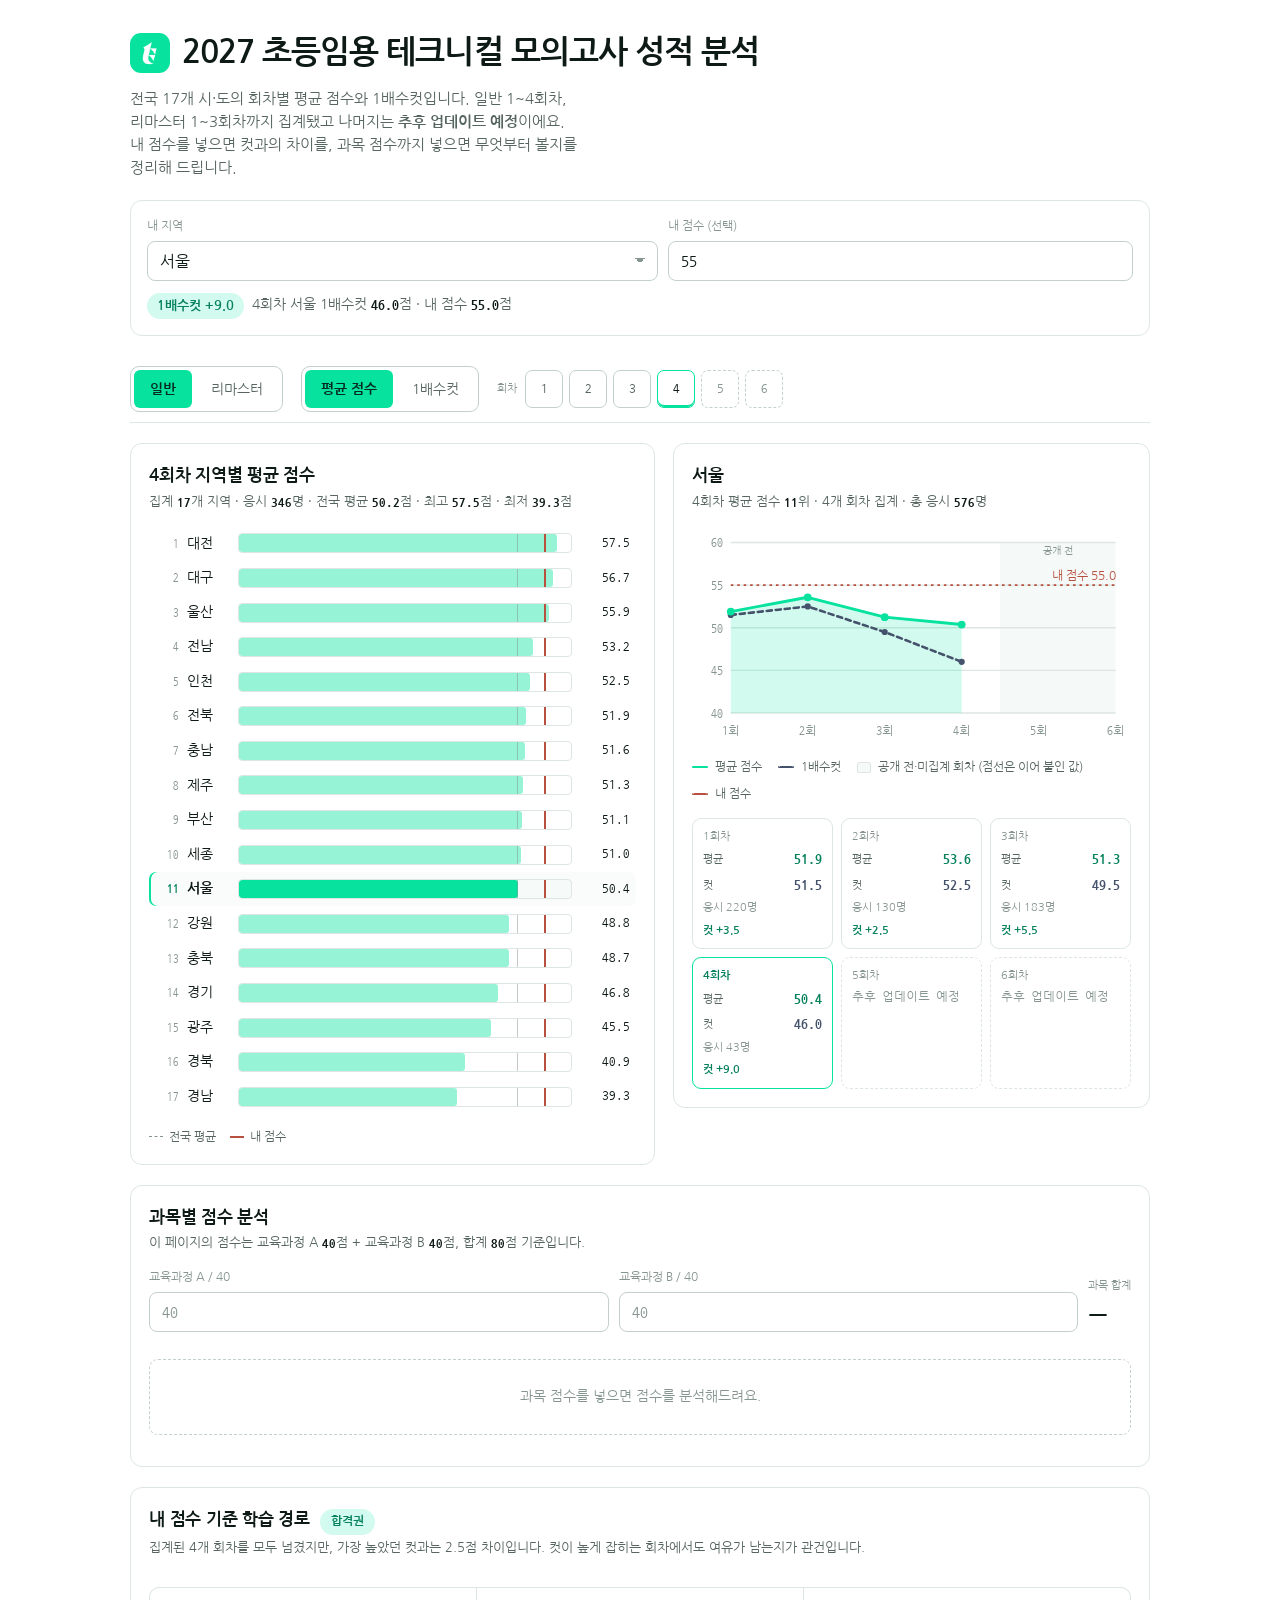
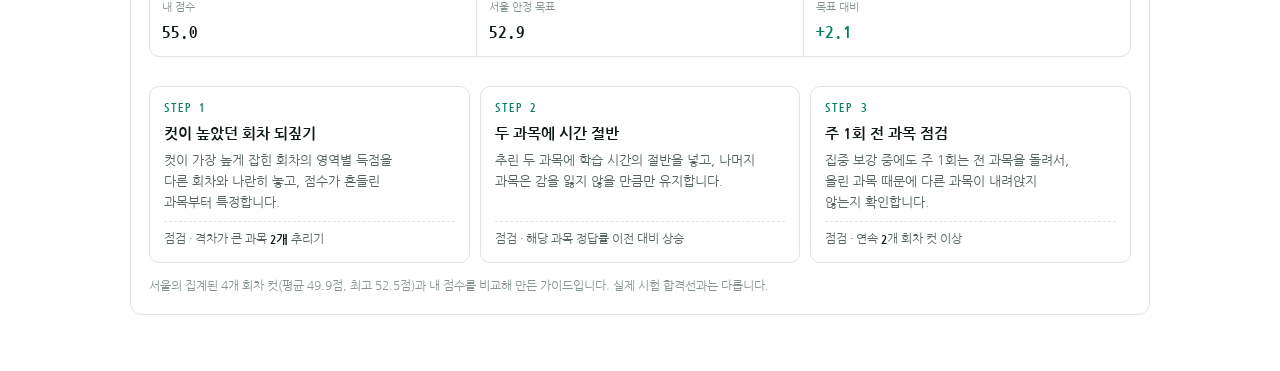
==== index.html @ d99e8a2e "Add files via upload" ====
<!doctype html><html><head><meta charset=utf8><meta name="viewport" content="width=device-width, initial-scale=1, viewport-fit=cover"><style>:root{color-scheme:light}body{margin:0;padding:0;font:14px -apple-system,BlinkMacSystemFont,sans-serif;background:#faf9f5;color:#141413}img{max-width:100%}[hidden]:not([hidden=until-found i]){display:none!important}</style>
<title>2027 초등임용 테크니컬 모의고사 성적 분석</title>
<meta name="description" content="2027 초등임용 테크니컬 모의고사의 지역별 평균 점수와 1배수컷을 비교하고, 내 점수 기준으로 학습 경로를 제안합니다.">
<meta name="theme-color" content="#07e29e">
<meta name="format-detection" content="telephone=no">
<meta name="mobile-web-app-capable" content="yes">
<meta name="apple-mobile-web-app-capable" content="yes">
<meta name="apple-mobile-web-app-status-bar-style" content="default">
<meta name="apple-mobile-web-app-title" content="초등임용 성적분석">
<link rel="icon" type="image/png" sizes="32x32" href="[data-uri]">
<link rel="apple-touch-icon" href="[data-uri]">
</head><body>
<link rel="preconnect" href="https://fonts.googleapis.com">
<link rel="preconnect" href="https://fonts.gstatic.com" crossorigin>
<link rel="stylesheet" href="https://fonts.googleapis.com/css2?family=Nanum+Gothic:wght@400;700;800&family=Nanum+Gothic+Coding:wght@400;700&display=swap">

<style>
  /* 밝은 모드 고정: 기기가 다크 모드여도 항상 흰 배경으로 보입니다. */
  :root {
    color-scheme: light;

    --ground: #ffffff;
    --surface: #ffffff;
    /* 바탕은 전부 흰색. 구분은 색이 아니라 선으로 한다. */
    --surface-2: #fafcfb;
    --track: #ffffff;
    --track-2: #f6faf8;
    --band: #f5f9f7;
    --ink: #0e1a16;
    --ink-2: #56655f;
    --ink-3: #869590;
    --line: #dde6e2;
    --line-2: #c3d1cb;

    /* 메인 컬러 */
    --avg: #07e29e;
    --avg-soft: #07e29e2e;
    --avg-ink: #05815c;
    --on-avg: #052b20;

    --cut: #44526b;
    --warn: #b8503f;
    --warn-soft: #b8503f1a;
    --focus: #05815c;

    --sans: "Nanum Gothic", "Apple SD Gothic Neo", "Malgun Gothic", -apple-system, sans-serif;
    --mono: "Nanum Gothic Coding", ui-monospace, SFMono-Regular, Menlo, monospace;
  }

  * { box-sizing: border-box; }

  body {
    background: var(--ground);
    color: var(--ink);
    font-family: var(--sans);
    font-size: 15px;
    line-height: 1.6;
    -webkit-font-smoothing: antialiased;
    -webkit-text-size-adjust: 100%;
    text-size-adjust: 100%;
    /* 한글은 어절 단위로만 끊는다.
       anywhere 대신 break-word를 써야 "모의고사"가 "모의고 / 사"처럼 쪼개지지 않고,
       한 낱말이 줄 폭보다 길 때만 어쩔 수 없이 끊는다. */
    word-break: keep-all;
    overflow-wrap: break-word;
    hyphens: manual;
  }

  /* 마지막 줄에 한 낱말만 덩그러니 남는 것을 막는다 (지원 브라우저 한정) */
  p, li, dd, .note, .lede, .verdict, .subj-detail, .stage p, .alloc p {
    text-wrap: pretty;
  }
  h1, h2, h3 { text-wrap: balance; }
  .field > span .mx { font-style: normal; }

  /* 터치 기기 공통: 파란 탭 하이라이트 제거, 더블탭 확대 지연 제거 */
  button, select, input {
    -webkit-tap-highlight-color: transparent;
    touch-action: manipulation;
  }
  button { font: inherit; }
  input[type="number"] { -moz-appearance: textfield; }
  input[type="number"]::-webkit-outer-spin-button,
  input[type="number"]::-webkit-inner-spin-button {
    -webkit-appearance: none;
    margin: 0;
  }

  /* 어떤 경우에도 가로 스크롤바가 생기지 않도록 */
  html, body { max-width: 100%; overflow-x: hidden; }

  .wrap {
    max-width: 1060px;
    margin: 0 auto;
    /* 아이폰 노치·홈 인디케이터 영역을 피한다 */
    padding-left: max(20px, env(safe-area-inset-left));
    padding-right: max(20px, env(safe-area-inset-right));
    padding-block: 32px calc(56px + env(safe-area-inset-bottom));
    display: flex;
    flex-direction: column;
    gap: 20px;
  }

  /* ---------- header ---------- */
  .brand {
    display: flex;
    align-items: center;
    gap: 12px;
  }
  /* 로고판 배경은 사이트 메인 컬러 토큰을 그대로 쓴다 */
  .logo {
    display: grid;
    width: 40px;
    height: 40px;
    flex: none;
    border-radius: 11px;
    background: var(--avg);
    place-items: center;
  }
  .logo img {
    width: 62%;
    height: 62%;
    object-fit: contain;
    display: block;
  }

  /* 로고 옆 한 줄 유지. 정확한 크기는 아래 스크립트가 실제 글자 폭을 재서 맞춘다.
     (스크립트 전에도 넘치지 않도록 넉넉히 작은 값을 기본으로 둔다) */
  h1 {
    margin: 0;
    min-width: 0;
    font-size: min(32px, 3.4vw);
    font-weight: 700;
    letter-spacing: -0.03em;
    line-height: 1.3;
    white-space: nowrap;
  }

  .lede {
    margin: 14px 0 0;
    max-width: 54ch;
    color: var(--ink-2);
    font-size: 14.5px;
  }

  /* ---------- my panel ---------- */
  .me {
    border: 1px solid var(--line);
    border-radius: 12px;
    padding: 16px;
    display: flex;
    flex-direction: column;
    gap: 12px;
    background: var(--surface);
  }

  .me-fields {
    display: grid;
    grid-template-columns: minmax(0, 1.1fr) minmax(0, 1fr);
    gap: 10px;
  }

  .field { display: flex; flex-direction: column; gap: 5px; min-width: 0; }
  .field > span {
    font-family: var(--mono);
    font-size: 10.5px;
    letter-spacing: 0.1em;
    text-transform: uppercase;
    color: var(--ink-3);
  }

  .field select,
  .field input {
    font-family: var(--sans);
    font-size: 16px; /* iOS 자동 확대 방지 */
    font-weight: 400;
    color: var(--ink);
    background: var(--surface);
    border: 1px solid var(--line-2);
    border-radius: 8px;
    padding: 11px 12px;
    width: 100%;
    min-width: 0;
    appearance: none;
    -webkit-appearance: none;
  }
  .field input { font-family: var(--mono); font-variant-numeric: tabular-nums; }
  /* 입력 전 만점을 연한 회색으로 보여준다 */
  .field input::placeholder { color: var(--ink-3); opacity: 1; }
  .field select {
    background-image: linear-gradient(45deg, transparent 50%, var(--ink-3) 50%),
                      linear-gradient(135deg, var(--ink-3) 50%, transparent 50%);
    background-position: calc(100% - 17px) 50%, calc(100% - 12px) 50%;
    background-size: 5px 5px, 5px 5px;
    background-repeat: no-repeat;
    padding-right: 32px;
  }

  .verdict {
    margin: 0;
    display: flex;
    flex-wrap: wrap;
    align-items: center;
    gap: 8px;
    font-size: 13.5px;
    color: var(--ink-2);
  }
  .verdict b {
    font-family: var(--mono);
    font-weight: 700;
    font-variant-numeric: tabular-nums;
    color: var(--ink);
  }
  .chip {
    font-family: var(--mono);
    font-size: 12.5px;
    font-weight: 700;
    font-variant-numeric: tabular-nums;
    border-radius: 999px;
    padding: 3px 10px;
    white-space: nowrap;
  }
  .chip.over { background: var(--avg-soft); color: var(--avg-ink); }
  .chip.under { background: var(--warn-soft); color: var(--warn); }
  .chip.none { background: none; border: 1px solid var(--line-2); color: var(--ink-3); padding: 2px 9px; }

  /* ---------- controls ---------- */
  .controls {
    position: sticky;
    top: 0;
    z-index: 5;
    background: var(--ground);
    border-bottom: 1px solid var(--line);
    padding-block: 10px;
    display: flex;
    flex-wrap: wrap;
    align-items: center;
    gap: 10px 18px;
  }

  .seg {
    display: inline-flex;
    background: var(--surface);
    border: 1px solid var(--line-2);
    border-radius: 9px;
    padding: 3px;
    gap: 3px;
  }

  .seg-btn {
    font-family: var(--sans);
    font-size: 14px;
    font-weight: 400;
    color: var(--ink-2);
    background: none;
    border: 0;
    border-radius: 6px;
    padding: 8px 16px;
    cursor: pointer;
    transition: background .15s, color .15s;
  }
  .seg-btn:hover { color: var(--ink); }
  .seg-btn.is-on { background: var(--avg); color: var(--on-avg); font-weight: 700; }

  .rounds { display: flex; flex-wrap: wrap; gap: 6px; align-items: center; }
  .rounds-label {
    font-family: var(--mono);
    font-size: 10.5px;
    letter-spacing: 0.1em;
    text-transform: uppercase;
    color: var(--ink-3);
    margin-right: 2px;
  }
  .round-btn {
    position: relative;
    font-family: var(--mono);
    font-size: 13px;
    font-weight: 400;
    color: var(--ink-2);
    background: var(--surface);
    border: 1px solid var(--line-2);
    border-radius: 7px;
    min-width: 38px;
    padding: 8px 10px;
    cursor: pointer;
    transition: border-color .15s, color .15s, box-shadow .15s;
  }
  .round-btn:hover { color: var(--ink); border-color: var(--ink-3); }
  .round-btn.is-on {
    color: var(--ink);
    border-color: var(--avg);
    box-shadow: inset 0 -2px 0 var(--avg);
  }
  /* 아직 공개되지 않은 회차 — 눌러볼 수는 있고, 안내 문구가 뜬다 */
  .round-btn.is-pending {
    color: var(--ink-3);
    border-style: dashed;
  }
  .round-btn.is-pending.is-on {
    color: var(--ink-2);
    border-color: var(--line-2);
    box-shadow: inset 0 -2px 0 var(--line-2);
  }

  /* ---------- layout ---------- */
  .grid {
    display: grid;
    grid-template-columns: minmax(0, 1.1fr) minmax(0, 1fr);
    gap: 18px;
    align-items: start;
  }

  .panel {
    background: var(--surface);
    border: 1px solid var(--line);
    border-radius: 12px;
    padding: 18px;
    display: flex;
    flex-direction: column;
    gap: 14px;
  }

  .panel-head { display: flex; flex-direction: column; gap: 3px; }
  .panel h2 { margin: 0; font-size: 16.5px; font-weight: 700; letter-spacing: -0.015em; }
  .note { margin: 0; font-size: 12.5px; color: var(--ink-2); }
  .note b {
    font-family: var(--mono);
    font-weight: 700;
    font-variant-numeric: tabular-nums;
    color: var(--ink);
  }

  /* ---------- ranked bars ---------- */
  .bars { list-style: none; margin: 0; padding: 0; display: flex; flex-direction: column; gap: 1px; }

  .bar-row {
    width: 100%;
    display: grid;
    grid-template-columns: 1.5rem 2.7rem minmax(0, 1fr) 3.1rem;
    align-items: center;
    gap: 8px;
    background: none;
    border: 0;
    border-radius: 7px;
    padding: 6px;
    cursor: pointer;
    font-family: var(--sans);
    text-align: left;
    color: var(--ink);
    transition: background .15s;
  }
  .bar-row:hover { background: var(--surface-2); }
  .bar-row.is-on { background: var(--surface-2); box-shadow: inset 2px 0 0 var(--avg); }
  .bar-row.is-on .name { font-weight: 700; }

  .rank {
    font-family: var(--mono);
    font-size: 11px;
    font-variant-numeric: tabular-nums;
    color: var(--ink-3);
    text-align: right;
  }
  .bar-row.is-on .rank { color: var(--avg-ink); font-weight: 700; }

  .name { font-size: 13.5px; white-space: nowrap; }

  .track {
    position: relative;
    height: 20px;
    background: var(--track);
    border: 1px solid var(--line);
    border-radius: 4px;
    overflow: hidden;
  }
  .bar-row:hover .track, .bar-row.is-on .track { background: var(--track-2); }

  .fill {
    position: absolute;
    inset: 0 auto 0 0;
    border-radius: 3px;
    background: var(--avg);
    opacity: .42;
    transition: width .28s ease, opacity .15s;
  }
  .bar-row.is-on .fill { opacity: 1; }
  .bar-row:hover .fill { opacity: .72; }
  .bar-row.is-on:hover .fill { opacity: 1; }
  /* 색상 함수 대신 고정값을 써서 구형 브라우저에서도 패턴이 나온다 */
  [data-metric="cutoff"] .fill {
    background: repeating-linear-gradient(
      -45deg,
      #07e29e 0 5px,
      #6feac3 5px 10px
    );
  }

  /* 막대 안의 기준선. 범례의 .swatch.mine까지 걸리지 않도록 .track 안으로 한정한다. */
  .track .mean, .track .mine {
    position: absolute;
    top: 0;
    bottom: 0;
    width: 1px;
  }
  .track .mean { background: var(--ink-3); opacity: .5; }
  .track .mine { width: 2px; background: var(--warn); }

  .val {
    font-family: var(--mono);
    font-size: 13px;
    font-weight: 400;
    font-variant-numeric: tabular-nums;
    text-align: right;
    color: var(--ink);
  }
  .bar-row.is-null .val { color: var(--ink-3); font-size: 11px; }
  .bar-row.is-null .name, .bar-row.is-null .rank { color: var(--ink-3); }

  .legend-inline {
    display: flex;
    flex-wrap: wrap;
    gap: 6px 14px;
    margin: 0;
    font-size: 11.5px;
    color: var(--ink-2);
  }
  .legend-inline span { display: inline-flex; align-items: center; gap: 6px; }
  .legend-inline i { width: 14px; height: 0; display: inline-block; border-top: 1px dashed var(--ink-3); }
  .legend-inline i.mine-key { border-top: 2px solid var(--warn); }

  /* ---------- trend chart ---------- */
  .chart { width: 100%; }
  .chart svg { width: 100%; height: auto; display: block; }

  .axis-line { stroke: var(--line); stroke-width: 1; }
  .tick-text { font-family: var(--mono); font-size: 9px; fill: var(--ink-3); }
  .s-avg { stroke: var(--avg); fill: none; stroke-width: 2.2; stroke-linejoin: round; stroke-linecap: round; }
  .s-cut { stroke: var(--cut); fill: none; stroke-width: 2; stroke-dasharray: 4 3; stroke-linejoin: round; stroke-linecap: round; }
  .s-mine { stroke: var(--warn); stroke-width: 1.5; stroke-dasharray: 2 3; }
  .gap-band { fill: var(--band); }
  .gap-text { font-family: var(--mono); font-size: 8px; fill: var(--ink-3); }
  .bridge { stroke: var(--avg); fill: none; stroke-width: 1.5; stroke-dasharray: 2 4; opacity: .5; }
  .mine-text { font-family: var(--mono); font-size: 9px; fill: var(--warn); }
  .d-avg { fill: var(--avg); }
  .d-cut { fill: var(--cut); }
  .area-avg { fill: var(--avg-soft); stroke: none; }

  .legend { list-style: none; margin: 0; padding: 0; display: flex; flex-wrap: wrap; gap: 8px 16px; }
  .legend li { display: flex; align-items: center; gap: 7px; font-size: 12px; color: var(--ink-2); }
  .swatch { width: 16px; height: 2px; border-radius: 2px; background: var(--avg); flex: none; }
  .swatch.cut { background: none; border-top: 2px dashed var(--cut); height: 0; }
  .swatch.mine { background: none; border-top: 2px dashed var(--warn); height: 0; }
  .swatch.gap { background: var(--band); border: 1px solid var(--line); height: 11px; width: 14px; border-radius: 2px; }

  /* ---------- score boxes ---------- */
  .boxes { display: grid; grid-template-columns: repeat(3, minmax(0, 1fr)); gap: 8px; }
  .box {
    border: 1px solid var(--line);
    border-radius: 9px;
    padding: 9px 10px;
    display: flex;
    flex-direction: column;
    gap: 3px;
  }
  .box.is-round { border-color: var(--avg); }
  .box-label { font-family: var(--mono); font-size: 10.5px; letter-spacing: 0.08em; color: var(--ink-3); }
  .box.is-round .box-label { color: var(--avg-ink); font-weight: 700; }
  .box-row { display: flex; align-items: baseline; justify-content: space-between; gap: 6px; }
  .box-key { font-size: 11px; color: var(--ink-2); }
  .box-val { font-family: var(--mono); font-size: 14px; font-weight: 700; font-variant-numeric: tabular-nums; }
  .box-val.avg { color: var(--avg-ink); }
  .box-val.cut { color: var(--cut); }
  .box-delta {
    margin-top: 2px;
    font-family: var(--mono);
    font-size: 11px;
    font-weight: 700;
    font-variant-numeric: tabular-nums;
  }
  .box-delta.over { color: var(--avg-ink); }
  .box-delta.under { color: var(--warn); }
  .box-takers {
    font-family: var(--mono);
    font-size: 10.5px;
    color: var(--ink-3);
    font-variant-numeric: tabular-nums;
  }
  .box.empty { border-style: dashed; }
  .box.empty .box-val { color: var(--ink-3); font-size: 11.5px; font-weight: 400; }

  /* ---------- 과목별 분석 ---------- */
  .subj-fields {
    display: grid;
    grid-template-columns: repeat(2, minmax(0, 1fr)) auto;
    gap: 10px;
    align-items: end;
  }
  .subj-sum {
    display: flex;
    flex-direction: column;
    gap: 5px;
    padding-bottom: 2px;
  }
  .subj-sum span {
    font-family: var(--mono);
    font-size: 10.5px;
    letter-spacing: 0.1em;
    text-transform: uppercase;
    color: var(--ink-3);
  }
  .subj-sum strong {
    font-family: var(--mono);
    font-size: 20px;
    font-weight: 700;
    font-variant-numeric: tabular-nums;
    line-height: 1.5;
  }

  .subj-rows { display: flex; flex-direction: column; gap: 10px; }
  .subj-row {
    display: grid;
    grid-template-columns: 5.6rem minmax(0, 1fr) 4.6rem;
    align-items: center;
    gap: 10px;
  }
  .subj-name { font-size: 13.5px; font-weight: 700; }
  .subj-track {
    position: relative;
    height: 22px;
    background: var(--track);
    border: 1px solid var(--line);
    border-radius: 4px;
    overflow: hidden;
  }
  .subj-fill {
    position: absolute;
    inset: 0 auto 0 0;
    background: var(--avg);
    opacity: .85;
    transition: width .28s ease;
  }
  .subj-fill.is-weak { background: var(--warn); opacity: .7; }
  .subj-val {
    font-family: var(--mono);
    font-size: 12.5px;
    font-variant-numeric: tabular-nums;
    text-align: right;
    color: var(--ink-2);
  }
  .subj-val b { color: var(--ink); font-weight: 700; }
  .subj-detail {
    grid-column: 2 / -1;
    margin: -4px 0 0;
    font-size: 11.5px;
    color: var(--ink-3);
    line-height: 1.5;
  }

  .alloc {
    border-top: 1px solid var(--line);
    padding-top: 12px;
    display: flex;
    flex-direction: column;
    gap: 6px;
  }
  .alloc p { margin: 0; font-size: 13px; color: var(--ink-2); }
  .alloc p b {
    font-family: var(--mono);
    font-weight: 700;
    font-variant-numeric: tabular-nums;
    color: var(--ink);
  }
  .alloc-list {
    list-style: none;
    margin: 4px 0 0;
    padding: 0;
    display: flex;
    flex-wrap: wrap;
    gap: 6px;
  }
  .alloc-list li {
    font-family: var(--mono);
    font-size: 12px;
    font-weight: 700;
    border-radius: 999px;
    padding: 3px 10px;
    background: var(--avg-soft);
    color: var(--avg-ink);
  }

  /* ---------- 학습 경로 ---------- */
  .path-head {
    display: flex;
    flex-wrap: wrap;
    align-items: baseline;
    gap: 8px 10px;
  }
  .band {
    font-size: 12px;
    font-weight: 700;
    border-radius: 999px;
    padding: 3px 11px;
    background: var(--avg-soft);
    color: var(--avg-ink);
    white-space: nowrap;
  }
  .band.is-behind { background: var(--warn-soft); color: var(--warn); }

  .target {
    display: grid;
    grid-template-columns: repeat(3, minmax(0, 1fr));
    gap: 1px;
    background: var(--line);
    border: 1px solid var(--line);
    border-radius: 10px;
    overflow: hidden;
  }
  .target div {
    background: var(--surface);
    padding: 11px 12px;
    display: flex;
    flex-direction: column;
    gap: 2px;
  }
  .target dt {
    font-family: var(--mono);
    font-size: 10.5px;
    letter-spacing: 0.08em;
    color: var(--ink-3);
  }
  .target dd {
    margin: 0;
    font-family: var(--mono);
    font-size: 17px;
    font-weight: 700;
    font-variant-numeric: tabular-nums;
  }
  .target dd.need { color: var(--warn); }
  .target dd.done { color: var(--avg-ink); }

  .stages {
    list-style: none;
    margin: 0;
    padding: 0;
    display: grid;
    grid-template-columns: repeat(3, minmax(0, 1fr));
    gap: 10px;
  }
  .stage {
    border: 1px solid var(--line);
    border-radius: 10px;
    padding: 13px 14px;
    display: flex;
    flex-direction: column;
    gap: 7px;
  }
  .stage-no {
    font-family: var(--mono);
    font-size: 10.5px;
    letter-spacing: 0.1em;
    color: var(--avg-ink);
    font-weight: 700;
  }
  .stage h3 { margin: 0; font-size: 14.5px; font-weight: 700; line-height: 1.4; }
  .stage p { margin: 0; font-size: 13px; color: var(--ink-2); }
  .stage .check {
    margin-top: auto;
    padding-top: 8px;
    border-top: 1px dashed var(--line);
    font-size: 12px;
    color: var(--ink-2);
  }
  .stage .check b {
    font-family: var(--mono);
    font-weight: 700;
    font-variant-numeric: tabular-nums;
    color: var(--ink);
  }

  .path-foot { margin: 0; font-size: 12px; color: var(--ink-3); }

  .empty-msg b { display: block; margin-bottom: 4px; color: var(--ink-2); }
  .empty-msg {
    padding: 26px 12px;
    text-align: center;
    color: var(--ink-3);
    font-size: 13.5px;
    border: 1px dashed var(--line-2);
    border-radius: 9px;
  }

  /* ---------- 한글이 섞인 라벨은 고정폭 대신 본문 서체 ----------
     고정폭 서체는 한글 자간이 넓어 "추후 업데이트 예정" 같은 라벨이 늘어져 보인다.
     숫자를 세로로 맞춰야 하는 곳(점수·순위·합계)만 고정폭으로 남긴다. */
  .field > span,
  .rounds-label,
  .box-label,
  .subj-sum span,
  .target dt {
    font-family: var(--sans);
    font-size: 11px;
    font-weight: 400;
    letter-spacing: 0;
    text-transform: none;
    color: var(--ink-3);
  }
  .field > span { font-size: 11.5px; }

  .chip,
  .box-takers,
  .box-delta,
  .alloc-list li {
    font-family: var(--sans);
    font-variant-numeric: tabular-nums;
  }
  .box-takers { font-size: 11px; }
  .gap-text, .mine-text { font-family: var(--sans); }

  /* 낱말이 갈라지면 안 되는 짧은 구절 */
  .nw { white-space: nowrap; }
  .verdict .line { flex: 1 1 auto; min-width: 0; }
  .lede b { white-space: nowrap; font-weight: 700; }

  :focus-visible { outline: 2px solid var(--focus); outline-offset: 2px; }

  /* ---------- responsive ---------- */
  @media (max-width: 860px) {
    .grid { grid-template-columns: minmax(0, 1fr); }
    #detail-panel { order: 1; }   /* 모바일에서는 내 지역 상세를 먼저 */
    #rank-panel { order: 2; }
  }

  @media (max-width: 860px) {
    .stages { grid-template-columns: minmax(0, 1fr); }
    .stage .check { margin-top: 0; }
    .subj-fields { grid-template-columns: repeat(2, minmax(0, 1fr)); }
    .subj-sum { grid-column: 1 / -1; flex-direction: row; align-items: baseline; gap: 10px; }
  }

  @media (max-width: 460px) {
    /* 한글은 줄 간격이 조금 넉넉해야 읽기 편하다 */
    body { font-size: 14.5px; line-height: 1.7; }
    .lede { line-height: 1.78; }
    .note, .verdict, .stage p, .alloc p { line-height: 1.7; }
    .target { grid-template-columns: minmax(0, 1fr); }
    .wrap {
      padding-left: max(16px, env(safe-area-inset-left));
      padding-right: max(16px, env(safe-area-inset-right));
      padding-block: 24px calc(40px + env(safe-area-inset-bottom));
      gap: 16px;
    }
    .me-fields { grid-template-columns: minmax(0, 1fr); }
    .brand { gap: 10px; }
    .logo { width: 34px; height: 34px; border-radius: 9px; }
    .subj-fields { grid-template-columns: repeat(2, minmax(0, 1fr)); gap: 8px; }
    /* "교육과정 A / 40"이 두 줄로 쪼개지면서 입력칸 높이까지 어긋나던 것을 막는다.
       배점은 입력칸 안내문(0~40)과 위쪽 설명에 이미 있으므로 라벨에서는 뺀다. */
    .subj-fields .field > span {
      font-size: 10.5px;
      letter-spacing: 0;
      white-space: nowrap;
    }
    .subj-fields .field > span .mx { display: none; }
    .subj-fields .field input { padding: 10px 8px; text-align: center; }
    .subj-row { grid-template-columns: 4.8rem minmax(0, 1fr); }
    .subj-val { grid-column: 2; text-align: left; }
    .boxes { grid-template-columns: repeat(2, minmax(0, 1fr)); }
    .panel { padding: 14px; }
    .bar-row { grid-template-columns: 1.4rem 2.6rem minmax(0, 1fr) 2.9rem; gap: 7px; }
    .controls { gap: 8px 12px; }
    .rounds-label { display: none; }
    .round-btn { flex: 1 1 0; min-width: 40px; }
    .rounds { flex: 1 1 100%; }
  }

  /* 터치 기기에서는 최소 44px 높이를 확보한다 */
  @media (pointer: coarse) {
    .bar-row { min-height: 44px; padding: 9px 6px; }
    .seg-btn { min-height: 44px; padding: 10px 16px; }
    .round-btn { min-height: 44px; padding: 10px; }
    .field select, .field input { min-height: 46px; }
  }

  /* 탭 하이라이트를 없앤 대신 눌린 상태를 직접 보여준다 */
  .bar-row:active { background: var(--track); }
  .seg-btn:active, .round-btn:active { transform: scale(0.97); }

  @media (prefers-reduced-motion: reduce) {
    * { transition: none !important; }
  }
</style>

<div class="wrap">
  <header>
    <div class="brand">
      <span class="logo"><img src="[data-uri]" alt="로고"></span>
      <h1>2027 초등임용 테크니컬 모의고사 성적 분석</h1>
    </div>
    <p class="lede">전국 17개 시·도의 회차별 평균 점수와 1배수컷입니다. 일반 1~4회차, 리마스터 1~3회차까지 집계됐고 나머지는 <b>추후 업데이트 예정</b>이에요. 내 점수를 넣으면 컷과의 차이를, 과목 점수까지 넣으면 무엇부터 볼지를 정리해 드립니다.</p>
  </header>

  <section class="me" aria-label="내 성적">
    <div class="me-fields">
      <label class="field">
        <span>내 지역</span>
        <select id="my-region"></select>
      </label>
      <label class="field">
        <span>내 점수 (선택)</span>
        <input id="my-score" type="number" inputmode="decimal" step="0.1" min="0" max="80" placeholder="80">
      </label>
    </div>
    <p class="verdict" id="verdict"></p>
  </section>

  <section class="controls">
    <div class="seg" role="group" aria-label="시험 종류 선택">
      <button type="button" id="series-normal" class="seg-btn is-on" data-series-btn="normal">일반</button>
      <button type="button" id="series-remaster" class="seg-btn" data-series-btn="remaster">리마스터</button>
    </div>
    <div class="seg" role="group" aria-label="지표 선택">
      <button type="button" id="metric-average" class="seg-btn is-on" data-metric-btn="average">평균 점수</button>
      <button type="button" id="metric-cutoff" class="seg-btn" data-metric-btn="cutoff">1배수컷</button>
    </div>
    <div class="rounds" id="rounds" role="group" aria-label="회차 선택">
      <span class="rounds-label">회차</span>
    </div>
  </section>

  <div class="grid">
    <section class="panel" id="rank-panel">
      <div class="panel-head">
        <h2 id="rank-title">6회차 지역별 평균 점수</h2>
        <p class="note" id="rank-note"></p>
      </div>
      <ol class="bars" id="bars"></ol>
      <p class="legend-inline">
        <span><i></i> 전국 평균</span>
        <span id="mine-key" hidden><i class="mine-key"></i> 내 점수</span>
      </p>
    </section>

    <section class="panel" id="detail-panel">
      <div class="panel-head">
        <h2 id="detail-title">서울</h2>
        <p class="note" id="detail-note"></p>
      </div>
      <div class="chart" id="chart"></div>
      <ul class="legend">
        <li><span class="swatch"></span>평균 점수</li>
        <li><span class="swatch cut"></span>1배수컷</li>
        <li id="legend-gap" hidden><span class="swatch gap"></span>공개 전·미집계 회차 (점선은 이어 붙인 값)</li>
        <li id="legend-mine" hidden><span class="swatch mine"></span>내 점수</li>
      </ul>
      <div class="boxes" id="boxes"></div>
    </section>
  </div>

  <section class="panel" id="subject-panel" aria-label="과목별 점수 분석">
    <div class="panel-head">
      <h2>과목별 점수 분석</h2>
      <p class="note">이 페이지의 점수는 <span class="nw">교육과정 A <b>40</b>점</span> + <span class="nw">교육과정 B <b>40</b>점</span>, <span class="nw">합계 <b>80</b>점</span> 기준입니다.</p>
    </div>

    <div class="subj-fields" id="subj-fields"></div>
    <div id="subj-result"></div>
  </section>

  <section class="panel" id="path-panel" aria-label="학습 경로">
    <div class="panel-head">
      <div class="path-head">
        <h2>내 점수 기준 학습 경로</h2>
        <span class="band" id="path-band" hidden></span>
      </div>
      <p class="note" id="path-note"></p>
    </div>
    <dl class="target" id="path-target" hidden></dl>
    <ol class="stages" id="path-stages"></ol>
    <p class="path-foot" id="path-foot" hidden></p>
  </section>
</div>

<script>
  const ROUNDS = 6;
  const REGIONS = ["강원", "경기", "경남", "경북", "광주", "대구", "대전", "부산", "서울", "세종", "울산", "인천", "전남", "전북", "제주", "충남", "충북"];

  /* 2027 테크니컬 모의고사 지역 요약. 각 시리즈는 6회차 자리를 두고,
     아직 공개되지 않은 회차는 null로 두어 '추후 업데이트 예정'으로 표시한다. */
  const SERIES = {
    normal: {
      label: "일반",
      ready: 4,
      average: {
        "강원": [43.11, 46.38, 48.69, 48.8, null, null],
        "경기": [47.98, 48, 49.12, 46.78, null, null],
        "경남": [45.69, 39.28, 50.54, 39.32, null, null],
        "경북": [41.61, 43.32, 44.96, 40.85, null, null],
        "광주": [51.5, 30, 55, 45.5, null, null],
        "대구": [54.73, 53.41, 52.5, 56.65, null, null],
        "대전": [50.33, 49.75, 40, 57.5, null, null],
        "부산": [48.82, 48.49, 47.64, 51.12, null, null],
        "서울": [51.9, 53.58, 51.25, 50.38, null, null],
        "세종": [53.5, 55.33, 47.38, 51, null, null],
        "울산": [42.34, 40.15, 59.35, 55.94, null, null],
        "인천": [37.52, 42.31, 54.62, 52.52, null, null],
        "전남": [42.69, 49.91, 46.23, 53.15, null, null],
        "전북": [52.78, 52.45, 46.48, 51.9, null, null],
        "제주": [49.96, 46.15, 47.14, 51.33, null, null],
        "충남": [43.23, 44.77, 46.77, 51.63, null, null],
        "충북": [48.24, 50.14, 57.57, 48.71, null, null]
      },
      cutoff: {
        "강원": [39, 38.5, 38, 40.5, null, null],
        "경기": [19, 28, 30.5, 41, null, null],
        "경남": [38, 31, 48, 32.5, null, null],
        "경북": [28, 28.5, 36.5, 34.5, null, null],
        "광주": [59, 30, 64, 45.5, null, null],
        "대구": [51, 50.5, 43.5, 52.5, null, null],
        "대전": [53.5, 52.5, 43.5, 57.5, null, null],
        "부산": [30.5, 38, 36, 39.5, null, null],
        "서울": [51.5, 52.5, 49.5, 46, null, null],
        "세종": [49.5, 58, 45, 51, null, null],
        "울산": [32.5, 28.5, 48.5, 51.5, null, null],
        "인천": [18, 27, 42.5, 42.5, null, null],
        "전남": [30.5, 45.5, 41, 47.5, null, null],
        "전북": [46.5, 43, 14, 38.5, null, null],
        "제주": [45.5, 42, 54, 41, null, null],
        "충남": [36, 27, 39.5, 46, null, null],
        "충북": [38, 28, 55.5, 44, null, null]
      },
      takers: {
        "강원": [83, 59, 86, 20, null, null],
        "경기": [437, 275, 400, 99, null, null],
        "경남": [58, 45, 71, 19, null, null],
        "경북": [99, 44, 96, 26, null, null],
        "광주": [3, 1, 4, 1, null, null],
        "대구": [81, 45, 62, 20, null, null],
        "대전": [3, 2, 3, 1, null, null],
        "부산": [86, 68, 80, 26, null, null],
        "서울": [220, 130, 183, 43, null, null],
        "세종": [2, 3, 4, 1, null, null],
        "울산": [31, 27, 34, 8, null, null],
        "인천": [126, 83, 119, 23, null, null],
        "전남": [94, 53, 64, 17, null, null],
        "전북": [18, 11, 23, 5, null, null],
        "제주": [14, 13, 45, 3, null, null],
        "충남": [87, 51, 65, 27, null, null],
        "충북": [23, 18, 35, 7, null, null]
      }
    },
    remaster: {
      label: "리마스터",
      ready: 3,
      average: {
        "강원": [36.05, 33.65, 37.06, null, null, null],
        "경기": [42.46, 43.81, 52.43, null, null, null],
        "경남": [32.58, 43.17, 42.5, null, null, null],
        "경북": [41.2, 35.39, 41.63, null, null, null],
        "광주": [37.5, 40.25, 52.5, null, null, null],
        "대구": [35.73, 34.06, 49.95, null, null, null],
        "대전": [46.5, 45.5, 59, null, null, null],
        "부산": [46.33, 48.47, 56.47, null, null, null],
        "서울": [43.38, 46.5, 50.9, null, null, null],
        "세종": [34.25, 27, 60, null, null, null],
        "울산": [47.93, 45.5, 45.1, null, null, null],
        "인천": [40.74, 41.02, 45.45, null, null, null],
        "전남": [46.16, 50.76, 47.62, null, null, null],
        "전북": [40.73, 45.58, 60.25, null, null, null],
        "제주": [30.86, 42.17, 45.25, null, null, null],
        "충남": [35.4, 38, 39.15, null, null, null],
        "충북": [43, 34.67, 45.6, null, null, null]
      },
      cutoff: {
        "강원": [31.5, 26, 31.5, null, null, null],
        "경기": [27, 35, 38.5, null, null, null],
        "경남": [20, 38.5, 32, null, null, null],
        "경북": [36.5, 26.5, 33.5, null, null, null],
        "광주": [38, 41.5, 53, null, null, null],
        "대구": [25, 21, 43, null, null, null],
        "대전": [48, 45.5, 59, null, null, null],
        "부산": [29, 38.5, 53, null, null, null],
        "서울": [37, 42.5, 48.5, null, null, null],
        "세종": [37, 27, 60, null, null, null],
        "울산": [39.5, 37.5, 39.5, null, null, null],
        "인천": [25, 24.5, 31.5, null, null, null],
        "전남": [40.5, 46.5, 37, null, null, null],
        "전북": [36, 40, 57.5, null, null, null],
        "제주": [32, 34.5, 40, null, null, null],
        "충남": [26, 27, 36.5, null, null, null],
        "충북": [24, 23, 34.5, null, null, null]
      },
      takers: {
        "강원": [49, 24, 17, null, null, null],
        "경기": [119, 101, 75, null, null, null],
        "경남": [30, 24, 13, null, null, null],
        "경북": [30, 19, 15, null, null, null],
        "광주": [3, 2, 2, null, null, null],
        "대구": [28, 16, 10, null, null, null],
        "대전": [2, 1, 1, null, null, null],
        "부산": [33, 18, 19, null, null, null],
        "서울": [92, 52, 40, null, null, null],
        "세종": [2, 1, 1, null, null, null],
        "울산": [14, 9, 5, null, null, null],
        "인천": [51, 22, 20, null, null, null],
        "전남": [32, 21, 12, null, null, null],
        "전북": [15, 6, 4, null, null, null],
        "제주": [7, 3, 2, null, null, null],
        "충남": [44, 23, 20, null, null, null],
        "충북": [10, 6, 5, null, null, null]
      }
    }
  };

  let DATA = SERIES.normal;
  const LABEL = { average: "평균 점수", cutoff: "1배수컷" };
  const KEY = "imyong-mock-2027";

  /* 2027학년도 초등 1차 시험 구성 */
  const SUBJECTS = [
    {
      id: "curA", name: "교육과정 A", max: 40,
      detail: "국어 · 영어 · 총창 · 사회 · 도덕 · 실과"
    },
    {
      id: "curB", name: "교육과정 B", max: 40,
      detail: "수학 · 미술 · 통합 · 과학 · 음악 · 체육"
    }
  ];
  const FULL = SUBJECTS.reduce((a, s) => a + s.max, 0);

  const state = {
    series: "normal",
    metric: "average",
    round: SERIES.normal.ready - 1,
    /* 처음 열었을 때의 예시 설정 — 저장된 값이 있으면 그쪽이 우선한다 */
    region: "서울",
    score: 55,
    subjects: { curA: null, curB: null }
  };

  /* 브라우저 저장소는 막혀 있을 수 있으므로 항상 감싸서 쓴다 */
  const store = {
    load() {
      try {
        const raw = localStorage.getItem(KEY);
        if (!raw) return;
        const saved = JSON.parse(raw);
        if (SERIES[saved.series]) state.series = saved.series;
        if (REGIONS.includes(saved.region)) state.region = saved.region;
        if (typeof saved.score === "number") state.score = Math.min(FULL, Math.max(0, saved.score));
        if (saved.subjects) {
          SUBJECTS.forEach((s) => {
            const v = saved.subjects[s.id];
            if (typeof v === "number") state.subjects[s.id] = v;
          });
        }
      } catch (e) { /* 저장소를 못 쓰면 기본값으로 */ }
    },
    save() {
      try {
        localStorage.setItem(KEY, JSON.stringify({
          series: state.series,
          region: state.region,
          score: state.score,
          subjects: state.subjects
        }));
      } catch (e) { /* 무시 */ }
    }
  };

  const el = {
    myRegion: document.getElementById("my-region"),
    myScore: document.getElementById("my-score"),
    verdict: document.getElementById("verdict"),
    rounds: document.getElementById("rounds"),
    bars: document.getElementById("bars"),
    rankTitle: document.getElementById("rank-title"),
    rankNote: document.getElementById("rank-note"),
    detailTitle: document.getElementById("detail-title"),
    detailNote: document.getElementById("detail-note"),
    chart: document.getElementById("chart"),
    boxes: document.getElementById("boxes"),
    panel: document.getElementById("rank-panel"),
    mineKey: document.getElementById("mine-key"),
    legendMine: document.getElementById("legend-mine"),
    legendGap: document.getElementById("legend-gap"),
    pathBand: document.getElementById("path-band"),
    pathNote: document.getElementById("path-note"),
    pathTarget: document.getElementById("path-target"),
    pathStages: document.getElementById("path-stages"),
    pathFoot: document.getElementById("path-foot"),
    subjFields: document.getElementById("subj-fields"),
    subjResult: document.getElementById("subj-result")
  };

  const fmt = (v) => (Math.round(v * 10) / 10).toFixed(1);
  const signed = (v) => (v >= 0 ? "+" : "−") + fmt(Math.abs(v));
  const values = (metric, round) =>
    REGIONS.map((r) => DATA[metric][r][round]).filter((v) => v !== null);

  /* 아직 공개되지 않은 회차 (시리즈마다 다르다) */
  const PENDING = "추후 업데이트 예정";
  const isPending = (round) => round >= DATA.ready;

  /* 회차별 집계 지역 수 · 응시자 수 */
  let COVERAGE = {};
  function recomputeCoverage() {
    COVERAGE = {};
    ["average", "cutoff"].forEach((m) => {
      COVERAGE[m] = [];
      for (let i = 0; i < ROUNDS; i++) COVERAGE[m].push(values(m, i).length);
    });
  }
  recomputeCoverage();

  const takersOf = (round) =>
    REGIONS.reduce((a, r) => a + (DATA.takers[r][round] || 0), 0);
  const takersOfRegion = (region) =>
    DATA.takers[region].reduce((a, v) => a + (v || 0), 0);

  /* ---------- 내 정보 ---------- */
  REGIONS.forEach((r) => {
    const opt = document.createElement("option");
    opt.value = r;
    opt.textContent = r;
    el.myRegion.appendChild(opt);
  });

  el.myRegion.addEventListener("change", () => {
    state.region = el.myRegion.value;
    store.save();
    renderAll();
  });

  /* 교육과정 만점(80점)을 넘겨 적으면 바로 80으로 되돌린다 */
  function clampScore(v) {
    return Math.min(FULL, Math.max(0, v));
  }

  el.myScore.addEventListener("input", () => {
    const v = parseFloat(el.myScore.value);
    if (!Number.isFinite(v)) {
      state.score = null;
    } else {
      const c = clampScore(v);
      if (c !== v) el.myScore.value = c;
      state.score = c;
    }
    store.save();
    renderAll();
  });

  function renderVerdict() {
    const cut = DATA.cutoff[state.region][state.round];
    const avg = DATA.average[state.region][state.round];
    const head = `${state.round + 1}회차 ${state.region}`;

    if (isPending(state.round)) {
      el.verdict.innerHTML =
        `<span class="chip none">${PENDING}</span> ${state.round + 1}회차는 아직 공개되지 않았어요. 자료가 올라오면 여기에 바로 반영됩니다.`;
      return;
    }
    if (state.score === null) {
      el.verdict.innerHTML =
        `<span class="chip none">점수 미입력</span> 내 점수를 넣으면 회차마다 컷과 얼마나 차이 나는지 표시돼요.`;
      return;
    }
    if (cut === null && avg === null) {
      el.verdict.innerHTML =
        `<span class="chip none">미집계</span> ${head}는 집계된 값이 없어 비교할 수 없어요.`;
      return;
    }
    const base = cut !== null ? cut : avg;
    const baseName = cut !== null ? "1배수컷" : "평균";
    const diff = state.score - base;
    el.verdict.innerHTML =
      `<span class="chip ${diff >= 0 ? "over" : "under"}">${baseName} ${signed(diff)}</span> ` +
      `<span class="line"><span class="nw">${head} ${baseName} <b>${fmt(base)}</b>점</span> · ` +
      `<span class="nw">내 점수 <b>${fmt(state.score)}</b>점</span></span>`;
  }

  /* ---------- 지표 · 회차 ---------- */
  document.querySelectorAll("[data-metric-btn]").forEach((btn) => {
    btn.addEventListener("click", () => {
      state.metric = btn.dataset.metricBtn;
      document.querySelectorAll("[data-metric-btn]").forEach((b) =>
        b.classList.toggle("is-on", b === btn)
      );
      markRounds();
      renderRank();
    });
  });

  document.querySelectorAll("[data-series-btn]").forEach((btn) => {
    btn.addEventListener("click", () => {
      state.series = btn.dataset.seriesBtn;
      DATA = SERIES[state.series];
      document.querySelectorAll("[data-series-btn]").forEach((b) =>
        b.classList.toggle("is-on", b === btn)
      );
      recomputeCoverage();
      if (state.round >= DATA.ready) state.round = DATA.ready - 1;
      markRounds();
      store.save();
      renderAll();
    });
  });

  /* 회차 버튼: 선택 상태와 '공개 전' 표시를 함께 갱신한다 */
  function markRounds() {
    el.rounds.querySelectorAll(".round-btn").forEach((b) => {
      const i = Number(b.dataset.round);
      const pending = isPending(i);
      b.classList.toggle("is-on", i === state.round);
      b.classList.toggle("is-pending", pending);
      b.title = pending
        ? `${i + 1}회차 · ${PENDING}`
        : `${i + 1}회차 · ${REGIONS.length}개 중 ${COVERAGE[state.metric][i]}곳 집계 · 응시 ${takersOf(i)}명`;
    });
  }

  for (let i = 0; i < ROUNDS; i++) {
    const btn = document.createElement("button");
    btn.type = "button";
    btn.className = "round-btn" + (i === state.round ? " is-on" : "");
    btn.id = "round-" + (i + 1);
    btn.textContent = i + 1;
    btn.dataset.round = i;
    btn.setAttribute("aria-label", i + 1 + "회차");
    btn.addEventListener("click", () => {
      state.round = i;
      markRounds();
      renderRank();
      renderVerdict();
      renderBoxes();
    });
    el.rounds.appendChild(btn);
  }

  /* ---------- 지역 순위 ---------- */
  let myRank = null;

  function renderRank() {
    const { metric, round } = state;
    const vals = values(metric, round);
    const scaleMax = vals.length ? Math.ceil(Math.max(...vals) / 10) * 10 : 10;
    const mean = vals.length ? vals.reduce((a, b) => a + b, 0) / vals.length : null;

    el.panel.dataset.metric = metric;
    el.rankTitle.textContent = `${round + 1}회차 지역별 ${LABEL[metric]}`;

    if (isPending(round)) {
      el.rankNote.innerHTML = `${round + 1}회차는 아직 공개 전입니다.`;
      el.bars.innerHTML =
        `<li><p class="empty-msg"><b>${round + 1}회차 ${PENDING}</b><br>` +
        `지금은 1~${DATA.ready}회차를 볼 수 있어요. 자료가 올라오면 여기에 바로 채워집니다.</p></li>`;
      myRank = null;
      el.mineKey.hidden = true;
      renderDetailNote();
      return;
    }

    el.rankNote.innerHTML = vals.length
      ? `<span class="nw">집계 <b>${vals.length}</b>개 지역</span> · ` +
        `<span class="nw">응시 <b>${takersOf(round)}</b>명</span> · ` +
        `<span class="nw">전국 평균 <b>${fmt(mean)}</b>점</span> · ` +
        `<span class="nw">최고 <b>${fmt(Math.max(...vals))}</b>점</span> · ` +
        `<span class="nw">최저 <b>${fmt(Math.min(...vals))}</b>점</span>`
      : "이 회차는 집계된 데이터가 없습니다.";

    const rows = REGIONS.map((r) => ({ region: r, v: DATA[metric][r][round] })).sort(
      (a, b) => (b.v === null ? -1 : a.v === null ? 1 : b.v - a.v)
    );

    myRank = null;
    el.bars.innerHTML = "";
    rows.forEach(({ region, v }, i) => {
      if (region === state.region && v !== null) myRank = i + 1;

      const li = document.createElement("li");
      const btn = document.createElement("button");
      btn.type = "button";
      btn.className =
        "bar-row" +
        (region === state.region ? " is-on" : "") +
        (v === null ? " is-null" : "");
      btn.setAttribute("aria-pressed", String(region === state.region));

      const rank = document.createElement("span");
      rank.className = "rank";
      rank.textContent = v === null ? "–" : i + 1;

      const name = document.createElement("span");
      name.className = "name";
      name.textContent = region;

      const track = document.createElement("span");
      track.className = "track";
      if (v !== null) {
        const fill = document.createElement("span");
        fill.className = "fill";
        fill.style.width = (v / scaleMax) * 100 + "%";
        track.appendChild(fill);
      }
      if (mean !== null) {
        const m = document.createElement("i");
        m.className = "mean";
        m.style.left = (mean / scaleMax) * 100 + "%";
        track.appendChild(m);
      }
      if (state.score !== null && state.score <= scaleMax) {
        const s = document.createElement("i");
        s.className = "mine";
        s.style.left = (state.score / scaleMax) * 100 + "%";
        track.appendChild(s);
      }

      const val = document.createElement("span");
      val.className = "val";
      val.textContent = v === null ? "미집계" : fmt(v);

      const n = DATA.takers[region][round];
      btn.title = v === null
        ? `${region} · 미집계`
        : `${region} · ${LABEL[metric]} ${fmt(v)}점 · 응시 ${n}명`;

      btn.append(rank, name, track, val);
      btn.addEventListener("click", () => {
        state.region = region;
        el.myRegion.value = region;
        store.save();
        renderAll();
      });

      li.appendChild(btn);
      el.bars.appendChild(li);
    });

    el.mineKey.hidden = state.score === null;
    renderDetailNote();
  }

  /* ---------- 추이 차트 ---------- */
  function renderChart(avg, cut) {
    const all = [...avg, ...cut].filter((v) => v !== null);
    if (!all.length) {
      el.chart.innerHTML = '<p class="empty-msg">이 지역은 6개 회차 모두 응시 표본이 없습니다.</p>';
      el.legendGap.hidden = true;
      el.legendMine.hidden = true;
      return;
    }
    if (state.score !== null) all.push(state.score);

    const W = 340, H = 168;
    const padL = 30, padR = 12, padT = 12, padB = 24;
    const lo = Math.floor((Math.min(...all) - 3) / 5) * 5;
    const hi = Math.ceil((Math.max(...all) + 3) / 5) * 5;
    const x = (i) => padL + (i * (W - padL - padR)) / (ROUNDS - 1);
    const y = (v) => padT + (1 - (v - lo) / (hi - lo)) * (H - padT - padB);

    let svg = `<svg viewBox="0 0 ${W} ${H}" role="img" aria-label="회차별 점수 추이">`;

    /* 미집계 회차는 빈 자리로 두지 않고 옅은 띠를 깔아 눈에 보이게 한다 */
    const half = (W - padL - padR) / (ROUNDS - 1) / 2;
    const runs = [];
    for (let i = 0; i < ROUNDS; i++) {
      if (avg[i] === null && cut[i] === null) {
        const last = runs[runs.length - 1];
        if (last && last[1] === i - 1) last[1] = i;
        else runs.push([i, i]);
      }
    }
    runs.forEach(([a, b]) => {
      const x0 = Math.max(padL, x(a) - half);
      const x1 = Math.min(W - padR, x(b) + half);
      svg += `<rect class="gap-band" x="${x0.toFixed(1)}" y="${padT}" width="${(x1 - x0).toFixed(1)}" height="${(H - padT - padB).toFixed(1)}"></rect>`;
      svg += `<text class="gap-text" x="${((x0 + x1) / 2).toFixed(1)}" y="${padT + 9}" text-anchor="middle">${a >= DATA.ready ? "공개 전" : "미집계"}</text>`;
    });
    el.legendGap.hidden = runs.length === 0;

    const step = (hi - lo) / 4;
    for (let t = lo; t <= hi + 0.01; t += step) {
      svg += `<line class="axis-line" x1="${padL}" y1="${y(t).toFixed(1)}" x2="${W - padR}" y2="${y(t).toFixed(1)}"></line>`;
      svg += `<text class="tick-text" x="${padL - 6}" y="${(y(t) + 3).toFixed(1)}" text-anchor="end">${Math.round(t)}</text>`;
    }
    for (let i = 0; i < ROUNDS; i++) {
      svg += `<text class="tick-text" x="${x(i).toFixed(1)}" y="${H - 8}" text-anchor="middle">${i + 1}회</text>`;
    }

    const segments = (series) => {
      const out = [];
      let cur = [];
      series.forEach((v, i) => {
        if (v === null) { if (cur.length) out.push(cur); cur = []; }
        else cur.push([x(i), y(v)]);
      });
      if (cur.length) out.push(cur);
      return out;
    };

    segments(avg).forEach((seg) => {
      if (seg.length < 2) return;
      const d = seg.map(([px, py], i) => `${i ? "L" : "M"}${px.toFixed(1)} ${py.toFixed(1)}`).join(" ");
      const base = (H - padB).toFixed(1);
      svg += `<path class="area-avg" d="${d} L${seg[seg.length - 1][0].toFixed(1)} ${base} L${seg[0][0].toFixed(1)} ${base} Z"></path>`;
      svg += `<path class="s-avg" d="${d}"></path>`;
    });
    /* 끊긴 구간은 옅은 점선으로 이어 붙여 추세만 보이게 한다 */
    const known = avg.map((v, i) => (v === null ? null : i)).filter((i) => i !== null);
    known.forEach((i, k) => {
      const j = known[k + 1];
      if (j === undefined || j === i + 1) return;
      svg += `<path class="bridge" d="M${x(i).toFixed(1)} ${y(avg[i]).toFixed(1)} L${x(j).toFixed(1)} ${y(avg[j]).toFixed(1)}"></path>`;
    });

    segments(cut).forEach((seg) => {
      if (seg.length < 2) return;
      svg += `<path class="s-cut" d="${seg.map(([px, py], i) => `${i ? "L" : "M"}${px.toFixed(1)} ${py.toFixed(1)}`).join(" ")}"></path>`;
    });

    cut.forEach((v, i) => {
      if (v !== null) svg += `<circle class="d-cut" cx="${x(i).toFixed(1)}" cy="${y(v).toFixed(1)}" r="2.4"></circle>`;
    });
    avg.forEach((v, i) => {
      if (v !== null) svg += `<circle class="d-avg" cx="${x(i).toFixed(1)}" cy="${y(v).toFixed(1)}" r="3"></circle>`;
    });

    if (state.score !== null) {
      const my = y(state.score).toFixed(1);
      svg += `<line class="s-mine" x1="${padL}" y1="${my}" x2="${W - padR}" y2="${my}"></line>`;
      svg += `<text class="mine-text" x="${W - padR}" y="${(y(state.score) - 4).toFixed(1)}" text-anchor="end">내 점수 ${fmt(state.score)}</text>`;
    }

    el.chart.innerHTML = svg + "</svg>";
    el.legendMine.hidden = state.score === null;
  }

  /* ---------- 회차별 점수 박스 ---------- */
  function renderBoxes() {
    const avg = DATA.average[state.region];
    const cut = DATA.cutoff[state.region];

    el.boxes.innerHTML = "";
    for (let i = 0; i < ROUNDS; i++) {
      const pending = isPending(i);
      const has = avg[i] !== null || cut[i] !== null;
      const box = document.createElement("div");
      box.className =
        "box" + (has ? "" : " empty") + (pending ? " is-pending" : "") +
        (i === state.round ? " is-round" : "");

      const label = document.createElement("div");
      label.className = "box-label";
      label.textContent = `${i + 1}회차`;
      box.appendChild(label);

      if (has) {
        [["평균", avg[i], "avg"], ["컷", cut[i], "cut"]].forEach(([k, v, cls]) => {
          const row = document.createElement("div");
          row.className = "box-row";
          const key = document.createElement("span");
          key.className = "box-key";
          key.textContent = k;
          const val = document.createElement("span");
          val.className = "box-val " + cls;
          val.textContent = v === null ? "—" : fmt(v);
          row.append(key, val);
          box.appendChild(row);
        });

        const n = DATA.takers[state.region][i];
        if (n) {
          const t = document.createElement("div");
          t.className = "box-takers";
          t.textContent = `응시 ${n}명`;
          box.appendChild(t);
        }

        if (state.score !== null && cut[i] !== null) {
          const d = state.score - cut[i];
          const delta = document.createElement("div");
          delta.className = "box-delta " + (d >= 0 ? "over" : "under");
          delta.textContent = "컷 " + signed(d);
          box.appendChild(delta);
        }
      } else {
        const val = document.createElement("div");
        val.className = "box-val";
        val.textContent = pending ? PENDING : "미집계";
        box.appendChild(val);
      }
      el.boxes.appendChild(box);
    }
  }

  function renderDetailNote() {
    const got = DATA.average[state.region].filter((v) => v !== null);
    const parts = [];
    if (myRank) parts.push(`${state.round + 1}회차 ${LABEL[state.metric]} <b>${myRank}</b>위`);
    parts.push(got.length ? `${got.length}개 회차 집계` : "집계된 회차 없음");
    if (got.length) parts.push(`총 응시 <b>${takersOfRegion(state.region)}</b>명`);
    el.detailNote.innerHTML = parts
      .map((t) => `<span class="nw">${t}</span>`)
      .join(" · ");
  }

  function renderDetail() {
    el.detailTitle.textContent = state.region;
    renderChart(DATA.average[state.region], DATA.cutoff[state.region]);
    renderBoxes();
    renderDetailNote();
  }

  /* 지역의 집계된 컷으로 안정 목표(컷 평균 +3점)를 잡는다 */
  function regionTarget(region) {
    const cuts = DATA.cutoff[region].filter((v) => v !== null);
    if (!cuts.length) return null;
    const cutAvg = cuts.reduce((a, b) => a + b, 0) / cuts.length;
    return { cuts, cutAvg, cutMax: Math.max(...cuts), target: cutAvg + 3 };
  }

  /* ---------- 과목별 분석 ---------- */
  SUBJECTS.forEach((s) => {
    const label = document.createElement("label");
    label.className = "field";
    label.innerHTML = `<span>${s.name}<i class="mx"> / ${s.max}</i></span>`;
    const input = document.createElement("input");
    input.type = "number";
    input.inputMode = "decimal";
    input.step = "0.5";
    input.min = "0";
    input.max = String(s.max);
    input.id = "subj-" + s.id;
    input.placeholder = String(s.max);
    input.addEventListener("input", () => {
      let v = parseFloat(input.value);
      if (!Number.isFinite(v)) v = null;
      else v = Math.min(s.max, Math.max(0, v));
      state.subjects[s.id] = v;

      /* 과목을 하나라도 넣으면 총점은 합계로 덮어쓴다 */
      const entered = SUBJECTS.filter((x) => state.subjects[x.id] !== null);
      if (entered.length) {
        state.score = entered.reduce((a, x) => a + state.subjects[x.id], 0);
        el.myScore.value = Math.round(state.score * 10) / 10;
      }
      store.save();
      renderAll();
    });
    label.appendChild(input);
    el.subjFields.appendChild(label);
  });

  const sumBox = document.createElement("div");
  sumBox.className = "subj-sum";
  sumBox.innerHTML = `<span>과목 합계</span><strong id="subj-sum-val">—</strong>`;
  el.subjFields.appendChild(sumBox);
  const sumVal = document.getElementById("subj-sum-val");

  function renderSubjects() {
    const entered = SUBJECTS.filter((s) => state.subjects[s.id] !== null);
    const sum = entered.reduce((a, s) => a + state.subjects[s.id], 0);
    sumVal.textContent = entered.length ? `${fmt(sum)} / ${FULL}` : "—";

    if (!entered.length) {
      el.subjResult.innerHTML =
        `<p class="empty-msg">과목 점수를 넣으면 점수를 분석해드려요.</p>`;
      return;
    }

    /* 득점률이 가장 낮은 과목 = 가장 먼저 손댈 곳 */
    const rates = entered.map((s) => ({ s, rate: state.subjects[s.id] / s.max }));
    const weakest = rates.reduce((a, b) => (b.rate < a.rate ? b : a)).s;
    const lost = entered.reduce((a, s) => a + (s.max - state.subjects[s.id]), 0);

    let html = `<div class="subj-rows">`;
    SUBJECTS.forEach((s) => {
      const v = state.subjects[s.id];
      const rate = v === null ? null : v / s.max;
      html +=
        `<div class="subj-row">` +
        `<span class="subj-name">${s.name}</span>` +
        `<span class="subj-track">` +
        (v === null ? "" : `<span class="subj-fill${s === weakest && entered.length > 1 ? " is-weak" : ""}" style="width:${(rate * 100).toFixed(1)}%"></span>`) +
        `</span>` +
        `<span class="subj-val">` +
        (v === null
          ? "미입력"
          : `<span class="nw"><b>${fmt(v)}</b> / ${s.max}</span> · <span class="nw">${Math.round(rate * 100)}%</span>`) +
        `</span>` +
        `<p class="subj-detail">${s.detail}</p>` +
        `</div>`;
    });
    html += `</div>`;

    html += `<div class="alloc">`;

    if (entered.length > 1) {
      const wLost = weakest.max - state.subjects[weakest.id];
      html +=
        `<p>입력한 과목에서 잃은 점수는 모두 <b>${fmt(lost)}</b>점이고, 그중 <b>${fmt(wLost)}</b>점이 ${weakest.name}에서 나왔습니다. ` +
        `득점률도 ${weakest.name}이 <b>${Math.round((state.subjects[weakest.id] / weakest.max) * 100)}%</b>로 가장 낮습니다.</p>`;
    } else {
      html += `<p>과목을 두 개 이상 넣으면 어디서 더 많이 잃었는지 비교해 드려요.</p>`;
    }

    const rt = regionTarget(state.region);
    if (rt && entered.length) {
      const need = rt.target - sum;
      if (need > 0) {
        const head = entered.map((s) => ({ s, room: s.max - state.subjects[s.id] }));
        const roomAll = head.reduce((a, h) => a + h.room, 0);
        html +=
          `<p>${state.region} 안정 목표 <b>${fmt(rt.target)}</b>점까지 <b>${fmt(need)}</b>점 남았습니다. ` +
          `남은 여유가 큰 과목부터 나누면 이 정도입니다.</p><ul class="alloc-list">`;
        head
          .map((h) => ({ name: h.s.name, add: roomAll ? (need * h.room) / roomAll : 0 }))
          .sort((a, b) => b.add - a.add)
          .forEach((h) => {
            html += `<li>${h.name} +${fmt(Math.min(h.add, need))}</li>`;
          });
        html += `</ul>`;
      } else {
        html +=
          `<p>${state.region} 안정 목표 <b>${fmt(rt.target)}</b>점을 <b>${fmt(sum - rt.target)}</b>점 넘겼습니다. ` +
          `과목 간 비중을 지금대로 유지하는 게 우선입니다.</p>`;
      }
    }

    html += `</div>`;
    el.subjResult.innerHTML = html;
  }

  /* ---------- 학습 경로 ---------- */
  /* 밴드는 "몇 회차에서 컷을 넘겼나 + 컷과 몇 점 차이나" 두 가지로만 나눈다. */
  const PATHS = {
    stable: {
      band: "안정권",
      behind: false,
      note: (d) =>
        `집계된 ${d.total}개 회차를 모두 넘겼고, 컷보다 평균 ${fmt(d.margin)}점 위입니다. 점수를 더 올리는 것보다 회차 간 편차를 줄이는 쪽이 남는 장사입니다.`,
      stages: [
        {
          t: "실전 조건 고정",
          p: "주 2회, 실제 시험과 같은 시간표로 전 과목을 한 번에 풉니다. 목표는 최고점 경신이 아니라 최저점을 끌어올리는 것입니다.",
          c: (d) => `회차별 점수 편차 <b>3점</b> 이내`
        },
        {
          t: "실점 원인 분류",
          p: "틀린 문항을 개념 공백 · 문제 해석 · 시간 부족 셋으로 나눠 기록합니다. 세 번째가 많으면 공부량이 아니라 푸는 순서를 바꿔야 합니다.",
          c: () => `시간 부족으로 인한 실점 <b>0</b>에 가깝게`
        },
        {
          t: "교직논술 형식 굳히기",
          p: "서론·본론·결론 분량과 배분 시간을 고정해 회차마다 흔들리는 변수를 없앱니다.",
          c: (d) => `다음 회차 <b>${fmt(d.keep)}</b>점 이상 유지`
        }
      ]
    },
    near: {
      band: "합격권",
      behind: false,
      note: (d) =>
        d.passed === d.total
          ? `집계된 ${d.total}개 회차를 모두 넘겼지만, 가장 높았던 컷과는 ${fmt(d.overMax)}점 차이입니다. 컷이 높게 잡히는 회차에서도 여유가 남는지가 관건입니다.`
          : `집계된 ${d.total}개 회차 중 ${d.passed}개에서 컷을 넘겼습니다. 컷과의 차이가 회차별 변동 폭 안에 있어서, 넘긴 회차와 못 넘긴 회차의 차이를 찾는 게 먼저입니다.`,
      stages: [
        {
          t: (d) => d.passed === d.total ? "컷이 높았던 회차 되짚기" : "넘긴 회차와 못 넘긴 회차 대조",
          p: (d) => d.passed === d.total
            ? "컷이 가장 높게 잡힌 회차의 영역별 득점을 다른 회차와 나란히 놓고, 점수가 흔들린 과목부터 특정합니다."
            : "두 회차의 영역별 득점을 나란히 놓고, 점수 차가 가장 크게 벌어진 과목부터 특정합니다.",
          c: () => `격차가 큰 과목 <b>2개</b> 추리기`
        },
        {
          t: "두 과목에 시간 절반",
          p: "추린 두 과목에 학습 시간의 절반을 넣고, 나머지 과목은 감을 잃지 않을 만큼만 유지합니다.",
          c: (d) => `해당 과목 정답률 이전 대비 상승`
        },
        {
          t: "주 1회 전 과목 점검",
          p: "집중 보강 중에도 주 1회는 전 과목을 돌려서, 올린 과목 때문에 다른 과목이 내려앉지 않는지 확인합니다.",
          c: (d) => `연속 <b>2</b>개 회차 컷 이상`
        }
      ]
    },
    edge: {
      band: "경계권",
      behind: true,
      note: (d) =>
        `집계된 ${d.total}개 회차 중 ${d.passed}개만 넘겼고, 목표까지 ${fmt(d.gap)}점 남았습니다. 남은 회차에서 회당 ${fmt(d.perRound)}점씩 올리면 닿는 거리입니다.`,
      stages: [
        {
          t: "회독이 얇은 과목부터",
          p: "각론 과목 중 회독 수가 가장 적은 3과목을 골라 먼저 1회독을 끝냅니다. 약한 과목이 아니라 안 본 과목이 점수를 깎고 있을 가능성이 큽니다.",
          c: () => `3과목 1회독 완료`
        },
        {
          t: "반복 출제 개념만 추리기",
          p: "기출에서 회차를 건너 반복되는 개념만 따로 모아 한 권으로 만듭니다. 범위를 넓히는 대신 맞힐 것을 확실히 맞히는 방향입니다.",
          c: (d) => `다음 회차 <b>${fmt(d.next)}</b>점`
        },
        {
          t: "교직논술 주 1편",
          p: "시간을 재고 주 1편씩 완결된 답안을 씁니다. 논술은 아는 양보다 쓰는 습관에서 점수가 갈립니다.",
          c: (d) => `목표 <b>${fmt(d.target)}</b>점 도달`
        }
      ]
    },
    behind: {
      band: "추격권",
      behind: true,
      note: (d) =>
        `아직 컷을 넘긴 회차가 없고, 목표까지 ${fmt(d.gap)}점 남았습니다. 지금은 점수를 올리는 단계가 아니라 안 본 범위를 없애는 단계입니다.`,
      stages: [
        {
          t: "범위부터 덮기",
          p: "점수 목표는 잠시 접고, 각론 전 과목 1회독 일정을 날짜로 확정합니다. 모의고사는 진단용으로만 씁니다.",
          c: () => `전 과목 1회독 일정 확정`
        },
        {
          t: "성취기준 중심 정리",
          p: "교육과정 총론과 각론의 성취기준을 뼈대로 개념을 정리합니다. 문제 풀이는 개념이 한 바퀴 돈 뒤에 붙입니다.",
          c: (d) => `회차당 <b>+${fmt(d.perRound)}</b>점`
        },
        {
          t: "틀린 영역만 기록",
          p: "회차마다 틀린 영역을 표로 남깁니다. 두 번 이상 반복되는 영역이 다음 집중 대상입니다.",
          c: (d) => `컷 <b>${fmt(d.cutAvg)}</b>점 선 통과`
        }
      ]
    }
  };

  function renderPath() {
    const cuts = DATA.cutoff[state.region].filter((v) => v !== null);

    if (state.score === null) {
      el.pathBand.hidden = true;
      el.pathTarget.hidden = true;
      el.pathFoot.hidden = true;
      el.pathNote.textContent =
        "위에 내 점수를 입력하면 내 지역 컷과 비교해서 지금 무엇부터 해야 하는지 단계로 정리해 드려요.";
      el.pathStages.innerHTML = "";
      return;
    }
    if (!cuts.length) {
      el.pathBand.hidden = true;
      el.pathTarget.hidden = true;
      el.pathFoot.hidden = true;
      el.pathNote.textContent =
        `${state.region}은 집계된 컷이 없어 기준을 잡을 수 없습니다. 위에서 다른 지역을 골라 비교해 보세요.`;
      el.pathStages.innerHTML = "";
      return;
    }

    const cutAvg = cuts.reduce((a, b) => a + b, 0) / cuts.length;
    const cutMax = Math.max(...cuts);
    const passed = cuts.filter((c) => state.score >= c).length;
    const total = cuts.length;
    const target = cutAvg + 3;              /* 컷 평균 위 3점을 안정 목표로 본다 */
    const gap = Math.max(0, target - state.score);
    const d = {
      total,
      passed,
      margin: state.score - cutAvg,
      keep: cutMax + 3,
      overMax: state.score - cutMax,
      next: Math.min(target, state.score + gap / 2),
      perRound: gap / 3,
      cutAvg,
      target,
      gap
    };

    let key;
    if (passed === total && state.score - cutMax >= 3) key = "stable";
    else if (passed / total >= 0.5) key = "near";
    else if (passed > 0) key = "edge";
    else key = "behind";

    const path = PATHS[key];

    el.pathBand.hidden = false;
    el.pathBand.textContent = path.band;
    el.pathBand.classList.toggle("is-behind", path.behind);
    el.pathNote.textContent = path.note(d);

    el.pathTarget.hidden = false;
    el.pathTarget.innerHTML =
      `<div><dt>내 점수</dt><dd>${fmt(state.score)}</dd></div>` +
      `<div><dt>${state.region} 안정 목표</dt><dd>${fmt(target)}</dd></div>` +
      (gap > 0
        ? `<div><dt>남은 점수</dt><dd class="need">+${fmt(gap)}</dd></div>`
        : `<div><dt>목표 대비</dt><dd class="done">+${fmt(state.score - target)}</dd></div>`);

    el.pathStages.innerHTML = "";
    path.stages.forEach((s, i) => {
      const li = document.createElement("li");
      li.className = "stage";
      li.innerHTML =
        `<span class="stage-no">STEP ${i + 1}</span>` +
        `<h3>${typeof s.t === "function" ? s.t(d) : s.t}</h3>` +
        `<p>${typeof s.p === "function" ? s.p(d) : s.p}</p>` +
        `<p class="check">점검 · ${s.c(d)}</p>`;
      el.pathStages.appendChild(li);
    });

    /* 과목 점수를 넣었다면 "집중 과목"을 이름으로 짚어준다 */
    const entered = SUBJECTS.filter((s) => state.subjects[s.id] !== null);
    let subjLine = "";
    if (entered.length > 1) {
      const weakest = entered
        .map((s) => ({ s, rate: state.subjects[s.id] / s.max }))
        .reduce((a, b) => (b.rate < a.rate ? b : a));
      subjLine =
        ` 입력한 과목 중에서는 ${weakest.s.name}이 득점률 ${Math.round(weakest.rate * 100)}%로 가장 낮으니, 위 단계의 집중 대상은 여기부터 잡으세요.`;
    }

    el.pathFoot.hidden = false;
    el.pathFoot.textContent =
      `${state.region}의 집계된 ${total}개 회차 컷(평균 ${fmt(cutAvg)}점, 최고 ${fmt(cutMax)}점)과 ` +
      `내 점수를 비교해 만든 가이드입니다.${subjLine} 실제 시험 합격선과는 다릅니다.`;
  }

  function renderAll() {
    renderVerdict();
    renderRank();
    renderDetail();
    renderSubjects();
    renderPath();
  }

  /* 제목을 로고 옆 남은 폭에 정확히 맞춘다. 폰트가 바뀌어도 넘치지 않는다. */
  const titleEl = document.querySelector("h1");
  const brandEl = document.querySelector(".brand");
  const logoEl = brandEl.querySelector(".logo");

  function fitTitle() {
    const gap = parseFloat(getComputedStyle(brandEl).columnGap) || 12;
    const avail = brandEl.clientWidth - logoEl.offsetWidth - gap - 2;
    if (avail <= 0) return;
    titleEl.style.fontSize = "100px";
    const w = titleEl.scrollWidth;
    titleEl.style.fontSize = "";
    if (!w) return;
    const size = Math.max(12, Math.min(32, (avail / w) * 100));
    titleEl.style.fontSize = size.toFixed(2) + "px";
  }

  let fitPending = false;
  window.addEventListener("resize", () => {
    if (fitPending) return;
    fitPending = true;
    requestAnimationFrame(() => { fitPending = false; fitTitle(); });
  });
  if (document.fonts && document.fonts.ready) document.fonts.ready.then(fitTitle);
  fitTitle();

  store.load();

  /* 저장된 시리즈를 반영하고, 그 시리즈에 없는 회차면 마지막 공개 회차로 되돌린다 */
  DATA = SERIES[state.series];
  recomputeCoverage();
  if (state.round >= DATA.ready) state.round = DATA.ready - 1;
  document.querySelectorAll("[data-series-btn]").forEach((b) =>
    b.classList.toggle("is-on", b.dataset.seriesBtn === state.series)
  );

  el.myScore.max = String(FULL);
  el.myScore.placeholder = String(FULL);
  el.myRegion.value = state.region;
  if (state.score !== null) el.myScore.value = state.score;
  SUBJECTS.forEach((s) => {
    if (state.subjects[s.id] !== null) {
      document.getElementById("subj-" + s.id).value = state.subjects[s.id];
    }
  });
  markRounds();
  renderAll();
</script>

</body></html>
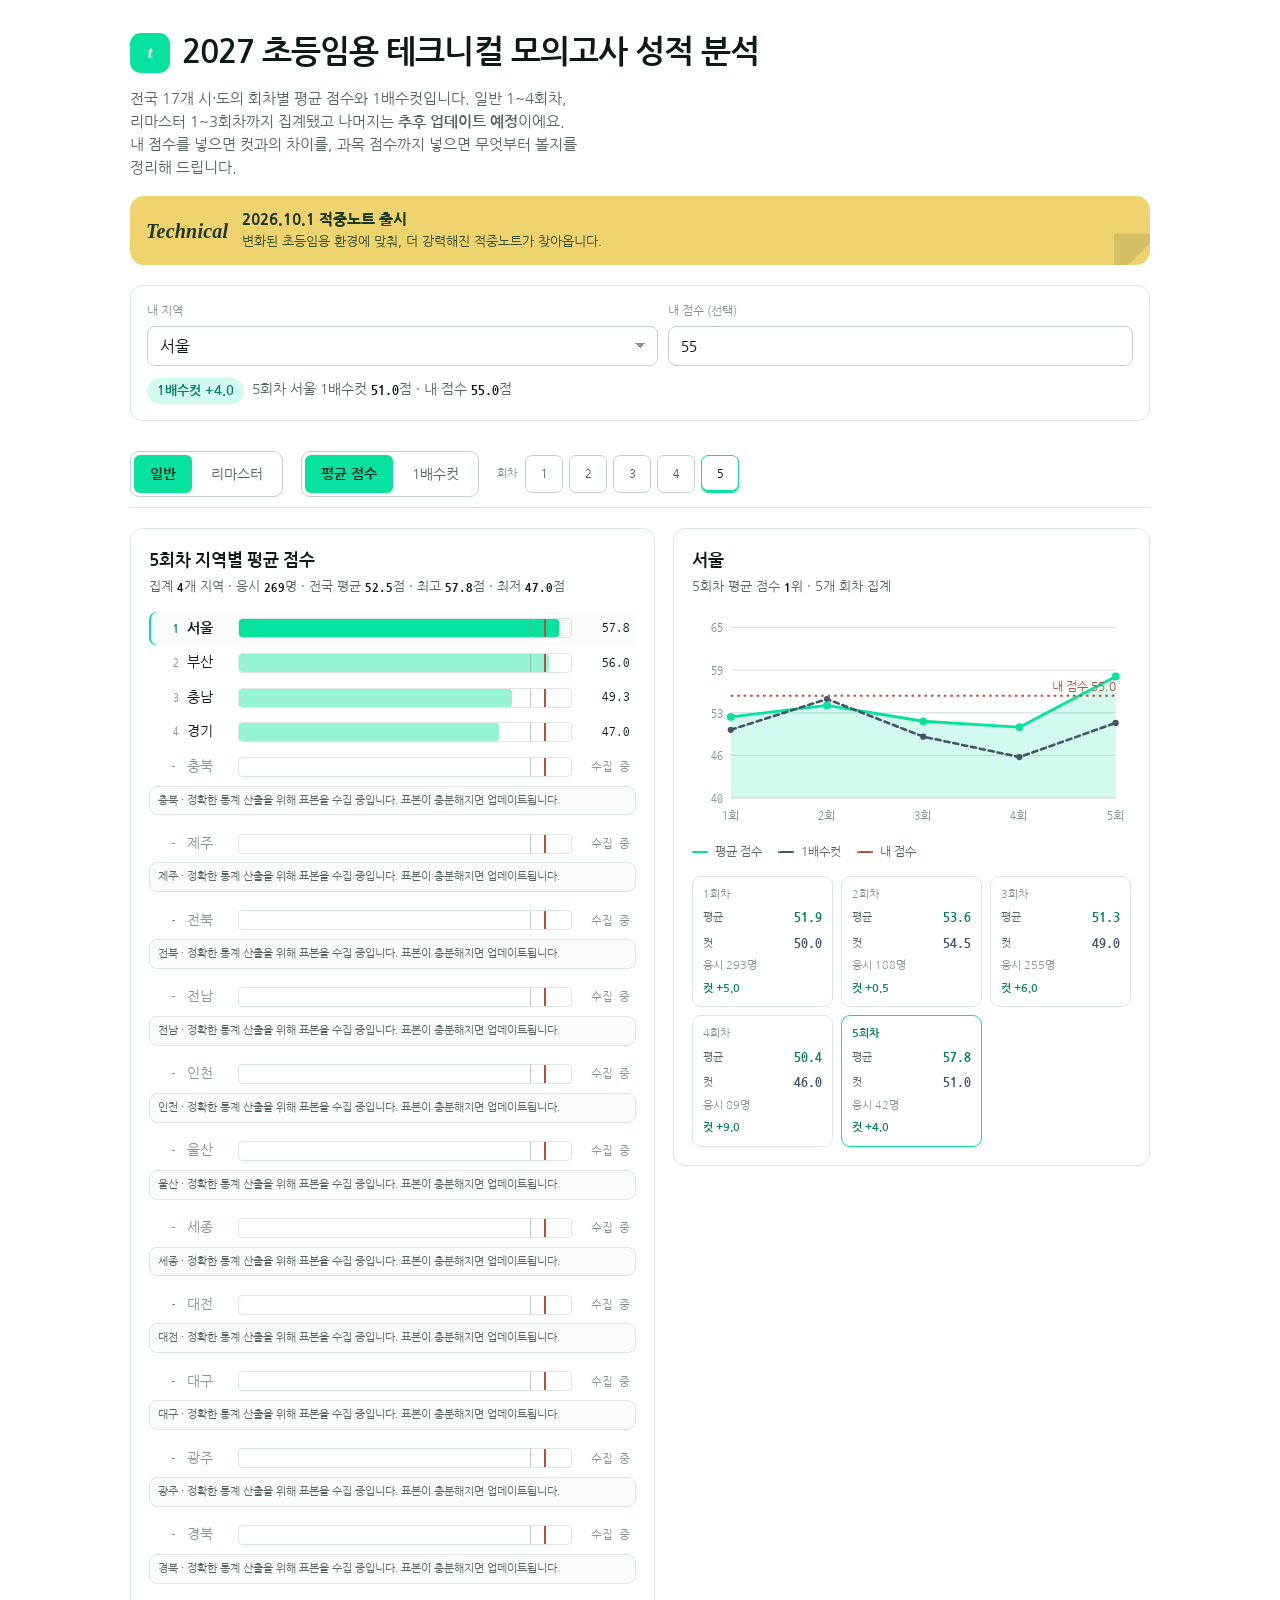
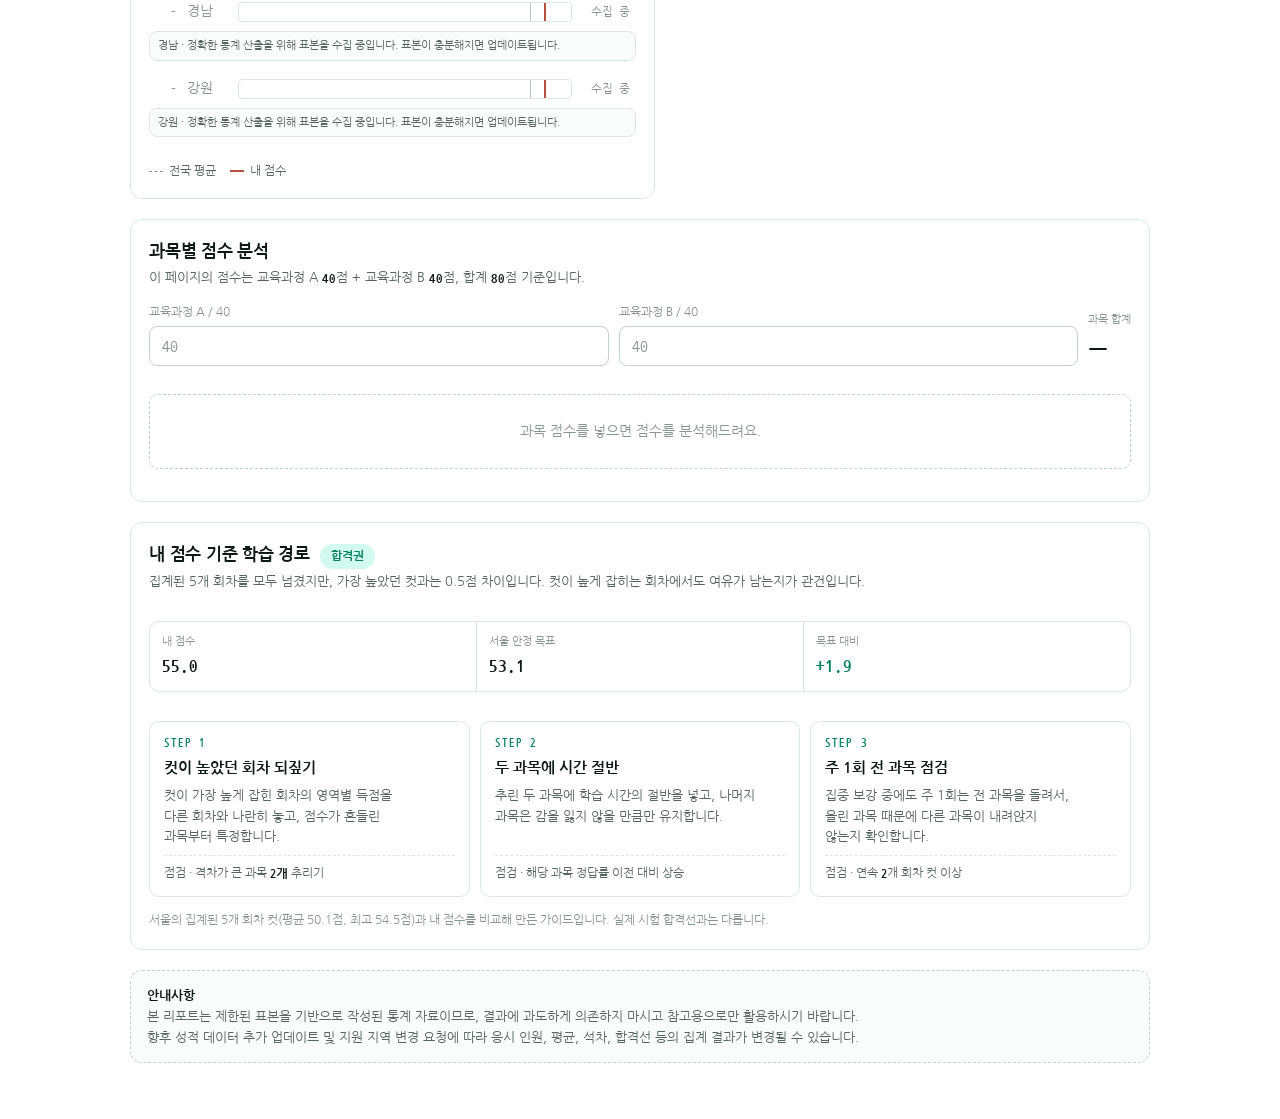
==== commit 2c407479: "index.html 업데이트" ====
--- a/index.html
+++ b/index.html
@@ -7,21 +7,17 @@
 <meta name="apple-mobile-web-app-capable" content="yes">
 <meta name="apple-mobile-web-app-status-bar-style" content="default">
 <meta name="apple-mobile-web-app-title" content="초등임용 성적분석">
-<link rel="icon" type="image/png" sizes="32x32" href="[data-uri]">
-<link rel="apple-touch-icon" href="[data-uri]">
 </head><body>
 <link rel="preconnect" href="https://fonts.googleapis.com">
 <link rel="preconnect" href="https://fonts.gstatic.com" crossorigin>
 <link rel="stylesheet" href="https://fonts.googleapis.com/css2?family=Nanum+Gothic:wght@400;700;800&family=Nanum+Gothic+Coding:wght@400;700&display=swap">
 
 <style>
-  /* 밝은 모드 고정: 기기가 다크 모드여도 항상 흰 배경으로 보입니다. */
   :root {
     color-scheme: light;
 
     --ground: #ffffff;
     --surface: #ffffff;
-    /* 바탕은 전부 흰색. 구분은 색이 아니라 선으로 한다. */
     --surface-2: #fafcfb;
     --track: #ffffff;
     --track-2: #f6faf8;
@@ -32,7 +28,6 @@
     --line: #dde6e2;
     --line-2: #c3d1cb;
 
-    /* 메인 컬러 */
     --avg: #07e29e;
     --avg-soft: #07e29e2e;
     --avg-ink: #05815c;
@@ -58,22 +53,17 @@
     -webkit-font-smoothing: antialiased;
     -webkit-text-size-adjust: 100%;
     text-size-adjust: 100%;
-    /* 한글은 어절 단위로만 끊는다.
-       anywhere 대신 break-word를 써야 "모의고사"가 "모의고 / 사"처럼 쪼개지지 않고,
-       한 낱말이 줄 폭보다 길 때만 어쩔 수 없이 끊는다. */
     word-break: keep-all;
     overflow-wrap: break-word;
     hyphens: manual;
   }
 
-  /* 마지막 줄에 한 낱말만 덩그러니 남는 것을 막는다 (지원 브라우저 한정) */
   p, li, dd, .note, .lede, .verdict, .subj-detail, .stage p, .alloc p {
     text-wrap: pretty;
   }
   h1, h2, h3 { text-wrap: balance; }
   .field > span .mx { font-style: normal; }
 
-  /* 터치 기기 공통: 파란 탭 하이라이트 제거, 더블탭 확대 지연 제거 */
   button, select, input {
     -webkit-tap-highlight-color: transparent;
     touch-action: manipulation;
@@ -86,13 +76,11 @@
     margin: 0;
   }
 
-  /* 어떤 경우에도 가로 스크롤바가 생기지 않도록 */
   html, body { max-width: 100%; overflow-x: hidden; }
 
   .wrap {
     max-width: 1060px;
     margin: 0 auto;
-    /* 아이폰 노치·홈 인디케이터 영역을 피한다 */
     padding-left: max(20px, env(safe-area-inset-left));
     padding-right: max(20px, env(safe-area-inset-right));
     padding-block: 32px calc(56px + env(safe-area-inset-bottom));
@@ -101,13 +89,11 @@
     gap: 20px;
   }
 
-  /* ---------- header ---------- */
   .brand {
     display: flex;
     align-items: center;
     gap: 12px;
   }
-  /* 로고판 배경은 사이트 메인 컬러 토큰을 그대로 쓴다 */
   .logo {
     display: grid;
     width: 40px;
@@ -124,8 +110,6 @@
     display: block;
   }
 
-  /* 로고 옆 한 줄 유지. 정확한 크기는 아래 스크립트가 실제 글자 폭을 재서 맞춘다.
-     (스크립트 전에도 넘치지 않도록 넉넉히 작은 값을 기본으로 둔다) */
   h1 {
     margin: 0;
     min-width: 0;
@@ -143,7 +127,64 @@
     font-size: 14.5px;
   }
 
-  /* ---------- my panel ---------- */
+  .promo {
+    display: flex;
+    align-items: center;
+    gap: 14px;
+    margin-top: 16px;
+    padding: 14px 16px;
+    border-radius: 14px;
+    background: #eed36f;
+    position: relative;
+    overflow: hidden;
+  }
+  .promo::after {
+    content: "";
+    position: absolute;
+    right: -10px;
+    bottom: -14px;
+    width: 46px;
+    height: 46px;
+    background: #1d3924;
+    opacity: 0.12;
+    clip-path: polygon(0 0, 100% 0, 0 100%);
+  }
+  .promo-mark {
+    flex: none;
+    font-family: Georgia, "Times New Roman", serif;
+    font-weight: 700;
+    font-style: italic;
+    font-size: 20px;
+    line-height: 1;
+    color: #1d3924;
+    letter-spacing: 0.2px;
+  }
+  .promo-text {
+    min-width: 0;
+    color: #1d3924;
+  }
+  .promo-title {
+    margin: 0;
+    font-size: 14.5px;
+    font-weight: 800;
+    line-height: 1.4;
+  }
+  .promo-title .promo-date {
+    font-weight: 800;
+  }
+  .promo-sub {
+    margin: 2px 0 0;
+    font-size: 12.5px;
+    color: #33502f;
+    line-height: 1.5;
+  }
+  @media (max-width: 480px) {
+    .promo { padding: 12px 14px; gap: 10px; }
+    .promo-mark { font-size: 17px; }
+    .promo-title { font-size: 13.5px; }
+    .promo-sub { font-size: 11.5px; }
+  }
+
   .me {
     border: 1px solid var(--line);
     border-radius: 12px;
@@ -172,7 +213,7 @@
   .field select,
   .field input {
     font-family: var(--sans);
-    font-size: 16px; /* iOS 자동 확대 방지 */
+    font-size: 16px;
     font-weight: 400;
     color: var(--ink);
     background: var(--surface);
@@ -185,7 +226,6 @@
     -webkit-appearance: none;
   }
   .field input { font-family: var(--mono); font-variant-numeric: tabular-nums; }
-  /* 입력 전 만점을 연한 회색으로 보여준다 */
   .field input::placeholder { color: var(--ink-3); opacity: 1; }
   .field select {
     background-image: linear-gradient(45deg, transparent 50%, var(--ink-3) 50%),
@@ -224,7 +264,6 @@
   .chip.under { background: var(--warn-soft); color: var(--warn); }
   .chip.none { background: none; border: 1px solid var(--line-2); color: var(--ink-3); padding: 2px 9px; }
 
-  /* ---------- controls ---------- */
   .controls {
     position: sticky;
     top: 0;
@@ -291,7 +330,6 @@
     border-color: var(--avg);
     box-shadow: inset 0 -2px 0 var(--avg);
   }
-  /* 아직 공개되지 않은 회차 — 눌러볼 수는 있고, 안내 문구가 뜬다 */
   .round-btn.is-pending {
     color: var(--ink-3);
     border-style: dashed;
@@ -302,7 +340,6 @@
     box-shadow: inset 0 -2px 0 var(--line-2);
   }
 
-  /* ---------- layout ---------- */
   .grid {
     display: grid;
     grid-template-columns: minmax(0, 1.1fr) minmax(0, 1fr);
@@ -330,7 +367,6 @@
     color: var(--ink);
   }
 
-  /* ---------- ranked bars ---------- */
   .bars { list-style: none; margin: 0; padding: 0; display: flex; flex-direction: column; gap: 1px; }
 
   .bar-row {
@@ -385,7 +421,6 @@
   .bar-row.is-on .fill { opacity: 1; }
   .bar-row:hover .fill { opacity: .72; }
   .bar-row.is-on:hover .fill { opacity: 1; }
-  /* 색상 함수 대신 고정값을 써서 구형 브라우저에서도 패턴이 나온다 */
   [data-metric="cutoff"] .fill {
     background: repeating-linear-gradient(
       -45deg,
@@ -394,7 +429,6 @@
     );
   }
 
-  /* 막대 안의 기준선. 범례의 .swatch.mine까지 걸리지 않도록 .track 안으로 한정한다. */
   .track .mean, .track .mine {
     position: absolute;
     top: 0;
@@ -427,7 +461,6 @@
   .legend-inline i { width: 14px; height: 0; display: inline-block; border-top: 1px dashed var(--ink-3); }
   .legend-inline i.mine-key { border-top: 2px solid var(--warn); }
 
-  /* ---------- trend chart ---------- */
   .chart { width: 100%; }
   .chart svg { width: 100%; height: auto; display: block; }
 
@@ -451,7 +484,6 @@
   .swatch.mine { background: none; border-top: 2px dashed var(--warn); height: 0; }
   .swatch.gap { background: var(--band); border: 1px solid var(--line); height: 11px; width: 14px; border-radius: 2px; }
 
-  /* ---------- score boxes ---------- */
   .boxes { display: grid; grid-template-columns: repeat(3, minmax(0, 1fr)); gap: 8px; }
   .box {
     border: 1px solid var(--line);
@@ -487,7 +519,18 @@
   .box.empty { border-style: dashed; }
   .box.empty .box-val { color: var(--ink-3); font-size: 11.5px; font-weight: 400; }
 
-  /* ---------- 과목별 분석 ---------- */
+  /* 수집 중 안내 말풍선 */
+  .box-hint {
+    margin-top: 2px;
+    font-size: 10.5px;
+    line-height: 1.5;
+    color: var(--ink-2);
+    background: var(--surface-2);
+    border: 1px solid var(--line);
+    border-radius: 8px;
+    padding: 6px 8px;
+  }
+
   .subj-fields {
     display: grid;
     grid-template-columns: repeat(2, minmax(0, 1fr)) auto;
@@ -587,7 +630,6 @@
     color: var(--avg-ink);
   }
 
-  /* ---------- 학습 경로 ---------- */
   .path-head {
     display: flex;
     flex-wrap: wrap;
@@ -677,6 +719,7 @@
   }
 
   .path-foot { margin: 0; font-size: 12px; color: var(--ink-3); }
+  .site-note { margin: 4px 0 0; font-size: 12px; color: var(--ink-3); text-align: center; }
 
   .empty-msg b { display: block; margin-bottom: 4px; color: var(--ink-2); }
   .empty-msg {
@@ -688,9 +731,6 @@
     border-radius: 9px;
   }
 
-  /* ---------- 한글이 섞인 라벨은 고정폭 대신 본문 서체 ----------
-     고정폭 서체는 한글 자간이 넓어 "추후 업데이트 예정" 같은 라벨이 늘어져 보인다.
-     숫자를 세로로 맞춰야 하는 곳(점수·순위·합계)만 고정폭으로 남긴다. */
   .field > span,
   .rounds-label,
   .box-label,
@@ -715,17 +755,27 @@
   .box-takers { font-size: 11px; }
   .gap-text, .mine-text { font-family: var(--sans); }
 
-  /* 낱말이 갈라지면 안 되는 짧은 구절 */
   .nw { white-space: nowrap; }
   .verdict .line { flex: 1 1 auto; min-width: 0; }
   .lede b { white-space: nowrap; font-weight: 700; }
 
   :focus-visible { outline: 2px solid var(--focus); outline-offset: 2px; }
 
-  /* ---------- responsive ---------- */
+  /* 안내사항 */
+  .disclaimer {
+    border: 1px dashed var(--line-2);
+    border-radius: 12px;
+    padding: 14px 16px;
+    font-size: 12.5px;
+    color: var(--ink-2);
+    line-height: 1.7;
+    background: var(--surface-2);
+  }
+  .disclaimer b { color: var(--ink); font-weight: 700; }
+
   @media (max-width: 860px) {
     .grid { grid-template-columns: minmax(0, 1fr); }
-    #detail-panel { order: 1; }   /* 모바일에서는 내 지역 상세를 먼저 */
+    #detail-panel { order: 1; }
     #rank-panel { order: 2; }
   }
 
@@ -737,7 +787,6 @@
   }
 
   @media (max-width: 460px) {
-    /* 한글은 줄 간격이 조금 넉넉해야 읽기 편하다 */
     body { font-size: 14.5px; line-height: 1.7; }
     .lede { line-height: 1.78; }
     .note, .verdict, .stage p, .alloc p { line-height: 1.7; }
@@ -752,8 +801,6 @@
     .brand { gap: 10px; }
     .logo { width: 34px; height: 34px; border-radius: 9px; }
     .subj-fields { grid-template-columns: repeat(2, minmax(0, 1fr)); gap: 8px; }
-    /* "교육과정 A / 40"이 두 줄로 쪼개지면서 입력칸 높이까지 어긋나던 것을 막는다.
-       배점은 입력칸 안내문(0~40)과 위쪽 설명에 이미 있으므로 라벨에서는 뺀다. */
     .subj-fields .field > span {
       font-size: 10.5px;
       letter-spacing: 0;
@@ -772,7 +819,6 @@
     .rounds { flex: 1 1 100%; }
   }
 
-  /* 터치 기기에서는 최소 44px 높이를 확보한다 */
   @media (pointer: coarse) {
     .bar-row { min-height: 44px; padding: 9px 6px; }
     .seg-btn { min-height: 44px; padding: 10px 16px; }
@@ -780,7 +826,6 @@
     .field select, .field input { min-height: 46px; }
   }
 
-  /* 탭 하이라이트를 없앤 대신 눌린 상태를 직접 보여준다 */
   .bar-row:active { background: var(--track); }
   .seg-btn:active, .round-btn:active { transform: scale(0.97); }
 
@@ -792,10 +837,17 @@
 <div class="wrap">
   <header>
     <div class="brand">
-      <span class="logo"><img src="[data-uri]" alt="로고"></span>
+      <span class="logo" aria-hidden="true" style="color:#ffffff;font-family:Georgia,'Times New Roman',serif;font-weight:700;font-style:italic;font-size:17px;">t</span>
       <h1>2027 초등임용 테크니컬 모의고사 성적 분석</h1>
     </div>
     <p class="lede">전국 17개 시·도의 회차별 평균 점수와 1배수컷입니다. 일반 1~4회차, 리마스터 1~3회차까지 집계됐고 나머지는 <b>추후 업데이트 예정</b>이에요. 내 점수를 넣으면 컷과의 차이를, 과목 점수까지 넣으면 무엇부터 볼지를 정리해 드립니다.</p>
+    <div class="promo" role="note" aria-label="적중노트 신제품 안내">
+      <span class="promo-mark">Technical</span>
+      <div class="promo-text">
+        <p class="promo-title"><span class="promo-date">2026.10.1</span> 적중노트 출시</p>
+        <p class="promo-sub">변화된 초등임용 환경에 맞춰, 더 강력해진 적중노트가 찾아옵니다.</p>
+      </div>
+    </div>
   </header>
 
   <section class="me" aria-label="내 성적">
@@ -829,7 +881,7 @@
   <div class="grid">
     <section class="panel" id="rank-panel">
       <div class="panel-head">
-        <h2 id="rank-title">6회차 지역별 평균 점수</h2>
+        <h2 id="rank-title">5회차 지역별 평균 점수</h2>
         <p class="note" id="rank-note"></p>
       </div>
       <ol class="bars" id="bars"></ol>
@@ -848,7 +900,7 @@
       <ul class="legend">
         <li><span class="swatch"></span>평균 점수</li>
         <li><span class="swatch cut"></span>1배수컷</li>
-        <li id="legend-gap" hidden><span class="swatch gap"></span>공개 전·미집계 회차 (점선은 이어 붙인 값)</li>
+        <li id="legend-gap" hidden><span class="swatch gap"></span>공개 전·수집 중 회차 (점선은 이어 붙인 값)</li>
         <li id="legend-mine" hidden><span class="swatch mine"></span>내 점수</li>
       </ul>
       <div class="boxes" id="boxes"></div>
@@ -877,135 +929,139 @@
     <ol class="stages" id="path-stages"></ol>
     <p class="path-foot" id="path-foot" hidden></p>
   </section>
+
+  <section class="disclaimer" aria-label="안내사항">
+    <b>안내사항</b><br>
+    본 리포트는 제한된 표본을 기반으로 작성된 통계 자료이므로, 결과에 과도하게 의존하지 마시고 참고용으로만 활용하시기 바랍니다.<br>
+    향후 성적 데이터 추가 업데이트 및 지원 지역 변경 요청에 따라 응시 인원, 평균, 석차, 합격선 등의 집계 결과가 변경될 수 있습니다.
+  </section>
 </div>
 
 <script>
-  const ROUNDS = 6;
+  const ROUNDS = 5;
   const REGIONS = ["강원", "경기", "경남", "경북", "광주", "대구", "대전", "부산", "서울", "세종", "울산", "인천", "전남", "전북", "제주", "충남", "충북"];
 
-  /* 2027 테크니컬 모의고사 지역 요약. 각 시리즈는 6회차 자리를 두고,
-     아직 공개되지 않은 회차는 null로 두어 '추후 업데이트 예정'으로 표시한다. */
   const SERIES = {
     normal: {
       label: "일반",
-      ready: 4,
+      ready: 5,
       average: {
-        "강원": [43.11, 46.38, 48.69, 48.8, null, null],
-        "경기": [47.98, 48, 49.12, 46.78, null, null],
-        "경남": [45.69, 39.28, 50.54, 39.32, null, null],
-        "경북": [41.61, 43.32, 44.96, 40.85, null, null],
-        "광주": [51.5, 30, 55, 45.5, null, null],
-        "대구": [54.73, 53.41, 52.5, 56.65, null, null],
-        "대전": [50.33, 49.75, 40, 57.5, null, null],
-        "부산": [48.82, 48.49, 47.64, 51.12, null, null],
-        "서울": [51.9, 53.58, 51.25, 50.38, null, null],
-        "세종": [53.5, 55.33, 47.38, 51, null, null],
-        "울산": [42.34, 40.15, 59.35, 55.94, null, null],
-        "인천": [37.52, 42.31, 54.62, 52.52, null, null],
-        "전남": [42.69, 49.91, 46.23, 53.15, null, null],
-        "전북": [52.78, 52.45, 46.48, 51.9, null, null],
-        "제주": [49.96, 46.15, 47.14, 51.33, null, null],
-        "충남": [43.23, 44.77, 46.77, 51.63, null, null],
-        "충북": [48.24, 50.14, 57.57, 48.71, null, null]
+        "강원": [43.11, 46.38, null, null, null],
+        "경기": [23.09, 48, 49.12, 46.78, 47],
+        "경남": [45.69, 40.17, 49.94, 34.85, null],
+        "경북": [41.61, 43.32, 44.96, 40.86, null],
+        "광주": [null, null, null, null, null],
+        "대구": [53.08, 52.54, 52.5, 56.64, null],
+        "대전": [null, null, null, null, null],
+        "부산": [35.43, 48.49, 47.64, 43.38, 56],
+        "서울": [51.9, 53.58, 51.25, 50.38, 57.83],
+        "세종": [null, null, null, null, null],
+        "울산": [42.34, 32.03, 50.58, null, null],
+        "인천": [37.52, 42.31, 44.64, 44.86, null],
+        "전남": [33.25, 47.42, 46.23, 49.57, null],
+        "전북": [48.65, null, null, null, null],
+        "제주": [47.89, 44.54, 47.14, null, null],
+        "충남": [43.23, 44.77, 46.77, 48.24, 49.34],
+        "충북": [48.24, 50.15, 57.56, 49.27, null]
       },
       cutoff: {
-        "강원": [39, 38.5, 38, 40.5, null, null],
-        "경기": [19, 28, 30.5, 41, null, null],
-        "경남": [38, 31, 48, 32.5, null, null],
-        "경북": [28, 28.5, 36.5, 34.5, null, null],
-        "광주": [59, 30, 64, 45.5, null, null],
-        "대구": [51, 50.5, 43.5, 52.5, null, null],
-        "대전": [53.5, 52.5, 43.5, 57.5, null, null],
-        "부산": [30.5, 38, 36, 39.5, null, null],
-        "서울": [51.5, 52.5, 49.5, 46, null, null],
-        "세종": [49.5, 58, 45, 51, null, null],
-        "울산": [32.5, 28.5, 48.5, 51.5, null, null],
-        "인천": [18, 27, 42.5, 42.5, null, null],
-        "전남": [30.5, 45.5, 41, 47.5, null, null],
-        "전북": [46.5, 43, 14, 38.5, null, null],
-        "제주": [45.5, 42, 54, 41, null, null],
-        "충남": [36, 27, 39.5, 46, null, null],
-        "충북": [38, 28, 55.5, 44, null, null]
+        "강원": [42, 45.5, null, null, null],
+        "경기": [21, 44, 46, 42, 36],
+        "경남": [41, 40, 50, 34.5, null],
+        "경북": [39.5, 36, 41.5, 34, null],
+        "광주": [null, null, null, null, null],
+        "대구": [53, 52.5, 51, 56, null],
+        "대전": [null, null, null, null, null],
+        "부산": [32.5, 49.5, 45, 41.5, 55],
+        "서울": [50, 54.5, 49, 46, 51],
+        "세종": [null, null, null, null, null],
+        "울산": [39, 30.5, 50.5, null, null],
+        "인천": [36, 40, 44.5, 44.5, null],
+        "전남": [32.5, 47.5, 44, 49.5, null],
+        "전북": [48.5, null, null, null, null],
+        "제주": [47.5, 44, 54, null, null],
+        "충남": [38, 40, 44, 48, 43.5],
+        "충북": [40, 43, 57, 48, null]
       },
       takers: {
-        "강원": [83, 59, 86, 20, null, null],
-        "경기": [437, 275, 400, 99, null, null],
-        "경남": [58, 45, 71, 19, null, null],
-        "경북": [99, 44, 96, 26, null, null],
-        "광주": [3, 1, 4, 1, null, null],
-        "대구": [81, 45, 62, 20, null, null],
-        "대전": [3, 2, 3, 1, null, null],
-        "부산": [86, 68, 80, 26, null, null],
-        "서울": [220, 130, 183, 43, null, null],
-        "세종": [2, 3, 4, 1, null, null],
-        "울산": [31, 27, 34, 8, null, null],
-        "인천": [126, 83, 119, 23, null, null],
-        "전남": [94, 53, 64, 17, null, null],
-        "전북": [18, 11, 23, 5, null, null],
-        "제주": [14, 13, 45, 3, null, null],
-        "충남": [87, 51, 65, 27, null, null],
-        "충북": [23, 18, 35, 7, null, null]
+        "강원": [137, 85, 116, 36, 17],
+        "경기": [616, 380, 527, 171, 82],
+        "경남": [95, 59, 83, 26, 12],
+        "경북": [113, 72, 103, 35, 15],
+        "광주": [4, 2, 4, 1, 0],
+        "대구": [92, 57, 76, 25, 11],
+        "대전": [4, 3, 4, 1, 1],
+        "부산": [135, 87, 112, 38, 17],
+        "서울": [293, 188, 255, 89, 42],
+        "세종": [5, 3, 4, 1, 1],
+        "울산": [47, 30, 39, 12, 6],
+        "인천": [171, 107, 147, 49, 21],
+        "전남": [104, 65, 88, 28, 13],
+        "전북": [33, 20, 27, 8, 4],
+        "제주": [19, 13, 47, 4, 2],
+        "충남": [135, 85, 112, 37, 19],
+        "충북": [43, 27, 39, 15, 6]
       }
     },
     remaster: {
       label: "리마스터",
       ready: 3,
       average: {
-        "강원": [36.05, 33.65, 37.06, null, null, null],
-        "경기": [42.46, 43.81, 52.43, null, null, null],
-        "경남": [32.58, 43.17, 42.5, null, null, null],
-        "경북": [41.2, 35.39, 41.63, null, null, null],
-        "광주": [37.5, 40.25, 52.5, null, null, null],
-        "대구": [35.73, 34.06, 49.95, null, null, null],
-        "대전": [46.5, 45.5, 59, null, null, null],
-        "부산": [46.33, 48.47, 56.47, null, null, null],
-        "서울": [43.38, 46.5, 50.9, null, null, null],
-        "세종": [34.25, 27, 60, null, null, null],
-        "울산": [47.93, 45.5, 45.1, null, null, null],
-        "인천": [40.74, 41.02, 45.45, null, null, null],
-        "전남": [46.16, 50.76, 47.62, null, null, null],
-        "전북": [40.73, 45.58, 60.25, null, null, null],
-        "제주": [30.86, 42.17, 45.25, null, null, null],
-        "충남": [35.4, 38, 39.15, null, null, null],
-        "충북": [43, 34.67, 45.6, null, null, null]
+        "강원": [33.65, 33.65, 37.06, null, null],
+        "경기": [42.46, 37.31, 41.18, null, null],
+        "경남": [23.7, 40.68, 42.72, null, null],
+        "경북": [38.72, null, null, null, null],
+        "광주": [37.5, null, null, null, null],
+        "대구": [35.74, 34.06, 49.94, null, null],
+        "대전": [null, null, null, null, null],
+        "부산": [34.02, 41.73, 54.21, null, null],
+        "서울": [39.46, 44.39, 50.9, null, null],
+        "세종": [null, null, null, null, null],
+        "울산": [null, null, null, null, null],
+        "인천": [null, null, null, null, null],
+        "전남": [46.17, 47.63, null, null, null],
+        "전북": [null, null, 59.36, null, null],
+        "제주": [null, null, null, null, null],
+        "충남": [35.4, 38, 38.46, null, null],
+        "충북": [null, null, null, null, null]
       },
       cutoff: {
-        "강원": [31.5, 26, 31.5, null, null, null],
-        "경기": [27, 35, 38.5, null, null, null],
-        "경남": [20, 38.5, 32, null, null, null],
-        "경북": [36.5, 26.5, 33.5, null, null, null],
-        "광주": [38, 41.5, 53, null, null, null],
-        "대구": [25, 21, 43, null, null, null],
-        "대전": [48, 45.5, 59, null, null, null],
-        "부산": [29, 38.5, 53, null, null, null],
-        "서울": [37, 42.5, 48.5, null, null, null],
-        "세종": [37, 27, 60, null, null, null],
-        "울산": [39.5, 37.5, 39.5, null, null, null],
-        "인천": [25, 24.5, 31.5, null, null, null],
-        "전남": [40.5, 46.5, 37, null, null, null],
-        "전북": [36, 40, 57.5, null, null, null],
-        "제주": [32, 34.5, 40, null, null, null],
-        "충남": [26, 27, 36.5, null, null, null],
-        "충북": [24, 23, 34.5, null, null, null]
+        "강원": [33.5, 25, 33, null, null],
+        "경기": [38, 37, 40.5, null, null],
+        "경남": [22, 40.5, 42, null, null],
+        "경북": [38.5, null, null, null, null],
+        "광주": [38, null, null, null, null],
+        "대구": [33, 26.5, 49, null, null],
+        "대전": [null, null, null, null, null],
+        "부산": [31, 40.5, 55, null, null],
+        "서울": [39, 44.5, 49, null, null],
+        "세종": [null, null, null, null, null],
+        "울산": [null, null, null, null, null],
+        "인천": [null, null, null, null, null],
+        "전남": [45, 48.5, null, null, null],
+        "전북": [null, null, 59.5, null, null],
+        "제주": [null, null, null, null, null],
+        "충남": [30.5, 37, 38.5, null, null],
+        "충북": [null, null, null, null, null]
       },
       takers: {
-        "강원": [49, 24, 17, null, null, null],
-        "경기": [119, 101, 75, null, null, null],
-        "경남": [30, 24, 13, null, null, null],
-        "경북": [30, 19, 15, null, null, null],
-        "광주": [3, 2, 2, null, null, null],
-        "대구": [28, 16, 10, null, null, null],
-        "대전": [2, 1, 1, null, null, null],
-        "부산": [33, 18, 19, null, null, null],
-        "서울": [92, 52, 40, null, null, null],
-        "세종": [2, 1, 1, null, null, null],
-        "울산": [14, 9, 5, null, null, null],
-        "인천": [51, 22, 20, null, null, null],
-        "전남": [32, 21, 12, null, null, null],
-        "전북": [15, 6, 4, null, null, null],
-        "제주": [7, 3, 2, null, null, null],
-        "충남": [44, 23, 20, null, null, null],
-        "충북": [10, 6, 5, null, null, null]
+        "강원": [49, 31, 24, null, null],
+        "경기": [203, 131, 100, null, null],
+        "경남": [37, 25, 18, null, null],
+        "경북": [39, 24, 19, null, null],
+        "광주": [3, 2, 2, null, null],
+        "대구": [34, 24, 17, null, null],
+        "대전": [3, 1, 1, null, null],
+        "부산": [48, 33, 24, null, null],
+        "서울": [101, 65, 50, null, null],
+        "세종": [3, 1, 1, null, null],
+        "울산": [15, 10, 8, null, null],
+        "인천": [55, 36, 27, null, null],
+        "전남": [36, 23, 17, null, null],
+        "전북": [15, 8, 7, null, null],
+        "제주": [7, 3, 3, null, null],
+        "충남": [46, 31, 24, null, null],
+        "충북": [13, 9, 6, null, null]
       }
     }
   };
@@ -1014,15 +1070,14 @@
   const LABEL = { average: "평균 점수", cutoff: "1배수컷" };
   const KEY = "imyong-mock-2027";
 
-  /* 2027학년도 초등 1차 시험 구성 */
   const SUBJECTS = [
     {
       id: "curA", name: "교육과정 A", max: 40,
-      detail: "국어 · 영어 · 총창 · 사회 · 도덕 · 실과"
+      detail: "국어 · 영어 · 총창 · 사회 · 도덕 · 실과"
     },
     {
       id: "curB", name: "교육과정 B", max: 40,
-      detail: "수학 · 미술 · 통합 · 과학 · 음악 · 체육"
+      detail: "수학 · 미술 · 통합 · 과학 · 음악 · 체육"
     }
   ];
   const FULL = SUBJECTS.reduce((a, s) => a + s.max, 0);
@@ -1031,13 +1086,11 @@
     series: "normal",
     metric: "average",
     round: SERIES.normal.ready - 1,
-    /* 처음 열었을 때의 예시 설정 — 저장된 값이 있으면 그쪽이 우선한다 */
     region: "서울",
     score: 55,
     subjects: { curA: null, curB: null }
   };
 
-  /* 브라우저 저장소는 막혀 있을 수 있으므로 항상 감싸서 쓴다 */
   const store = {
     load() {
       try {
@@ -1097,11 +1150,10 @@
   const values = (metric, round) =>
     REGIONS.map((r) => DATA[metric][r][round]).filter((v) => v !== null);
 
-  /* 아직 공개되지 않은 회차 (시리즈마다 다르다) */
   const PENDING = "추후 업데이트 예정";
+  const COLLECTING = "정확한 통계 산출을 위해 표본을 수집 중입니다. 표본이 충분해지면 업데이트됩니다.";
   const isPending = (round) => round >= DATA.ready;
 
-  /* 회차별 집계 지역 수 · 응시자 수 */
   let COVERAGE = {};
   function recomputeCoverage() {
     COVERAGE = {};
@@ -1114,10 +1166,7 @@
 
   const takersOf = (round) =>
     REGIONS.reduce((a, r) => a + (DATA.takers[r][round] || 0), 0);
-  const takersOfRegion = (region) =>
-    DATA.takers[region].reduce((a, v) => a + (v || 0), 0);
-
-  /* ---------- 내 정보 ---------- */
+
   REGIONS.forEach((r) => {
     const opt = document.createElement("option");
     opt.value = r;
@@ -1131,7 +1180,6 @@
     renderAll();
   });
 
-  /* 교육과정 만점(80점)을 넘겨 적으면 바로 80으로 되돌린다 */
   function clampScore(v) {
     return Math.min(FULL, Math.max(0, v));
   }
@@ -1166,7 +1214,7 @@
     }
     if (cut === null && avg === null) {
       el.verdict.innerHTML =
-        `<span class="chip none">미집계</span> ${head}는 집계된 값이 없어 비교할 수 없어요.`;
+        `<span class="chip none">수집 중</span> ${head} · ${COLLECTING}`;
       return;
     }
     const base = cut !== null ? cut : avg;
@@ -1174,11 +1222,10 @@
     const diff = state.score - base;
     el.verdict.innerHTML =
       `<span class="chip ${diff >= 0 ? "over" : "under"}">${baseName} ${signed(diff)}</span> ` +
-      `<span class="line"><span class="nw">${head} ${baseName} <b>${fmt(base)}</b>점</span> · ` +
+      `<span class="line"><span class="nw">${head} ${baseName} <b>${fmt(base)}</b>점</span> · ` +
       `<span class="nw">내 점수 <b>${fmt(state.score)}</b>점</span></span>`;
   }
 
-  /* ---------- 지표 · 회차 ---------- */
   document.querySelectorAll("[data-metric-btn]").forEach((btn) => {
     btn.addEventListener("click", () => {
       state.metric = btn.dataset.metricBtn;
@@ -1205,7 +1252,6 @@
     });
   });
 
-  /* 회차 버튼: 선택 상태와 '공개 전' 표시를 함께 갱신한다 */
   function markRounds() {
     el.rounds.querySelectorAll(".round-btn").forEach((b) => {
       const i = Number(b.dataset.round);
@@ -1213,8 +1259,8 @@
       b.classList.toggle("is-on", i === state.round);
       b.classList.toggle("is-pending", pending);
       b.title = pending
-        ? `${i + 1}회차 · ${PENDING}`
-        : `${i + 1}회차 · ${REGIONS.length}개 중 ${COVERAGE[state.metric][i]}곳 집계 · 응시 ${takersOf(i)}명`;
+        ? `${i + 1}회차 · ${PENDING}`
+        : `${i + 1}회차 · ${REGIONS.length}개 중 ${COVERAGE[state.metric][i]}곳 집계 · 응시 ${takersOf(i)}명`;
     });
   }
 
@@ -1236,7 +1282,6 @@
     el.rounds.appendChild(btn);
   }
 
-  /* ---------- 지역 순위 ---------- */
   let myRank = null;
 
   function renderRank() {
@@ -1260,10 +1305,10 @@
     }
 
     el.rankNote.innerHTML = vals.length
-      ? `<span class="nw">집계 <b>${vals.length}</b>개 지역</span> · ` +
-        `<span class="nw">응시 <b>${takersOf(round)}</b>명</span> · ` +
-        `<span class="nw">전국 평균 <b>${fmt(mean)}</b>점</span> · ` +
-        `<span class="nw">최고 <b>${fmt(Math.max(...vals))}</b>점</span> · ` +
+      ? `<span class="nw">집계 <b>${vals.length}</b>개 지역</span> · ` +
+        `<span class="nw">응시 <b>${takersOf(round)}</b>명</span> · ` +
+        `<span class="nw">전국 평균 <b>${fmt(mean)}</b>점</span> · ` +
+        `<span class="nw">최고 <b>${fmt(Math.max(...vals))}</b>점</span> · ` +
         `<span class="nw">최저 <b>${fmt(Math.min(...vals))}</b>점</span>`
       : "이 회차는 집계된 데이터가 없습니다.";
 
@@ -1316,12 +1361,12 @@
 
       const val = document.createElement("span");
       val.className = "val";
-      val.textContent = v === null ? "미집계" : fmt(v);
+      val.textContent = v === null ? "수집 중" : fmt(v);
 
       const n = DATA.takers[region][round];
       btn.title = v === null
-        ? `${region} · 미집계`
-        : `${region} · ${LABEL[metric]} ${fmt(v)}점 · 응시 ${n}명`;
+        ? `${region} · 수집 중`
+        : `${region} · ${LABEL[metric]} ${fmt(v)}점 · 응시 ${n}명`;
 
       btn.append(rank, name, track, val);
       btn.addEventListener("click", () => {
@@ -1333,17 +1378,23 @@
 
       li.appendChild(btn);
       el.bars.appendChild(li);
+
+      if (v === null) {
+        const hint = document.createElement("p");
+        hint.className = "box-hint";
+        hint.textContent = `${region} · ${COLLECTING}`;
+        li.appendChild(hint);
+      }
     });
 
     el.mineKey.hidden = state.score === null;
     renderDetailNote();
   }
 
-  /* ---------- 추이 차트 ---------- */
   function renderChart(avg, cut) {
     const all = [...avg, ...cut].filter((v) => v !== null);
     if (!all.length) {
-      el.chart.innerHTML = '<p class="empty-msg">이 지역은 6개 회차 모두 응시 표본이 없습니다.</p>';
+      el.chart.innerHTML = '<p class="empty-msg">이 지역은 5개 회차 모두 응시 표본이 없습니다.</p>';
       el.legendGap.hidden = true;
       el.legendMine.hidden = true;
       return;
@@ -1359,7 +1410,6 @@
 
     let svg = `<svg viewBox="0 0 ${W} ${H}" role="img" aria-label="회차별 점수 추이">`;
 
-    /* 미집계 회차는 빈 자리로 두지 않고 옅은 띠를 깔아 눈에 보이게 한다 */
     const half = (W - padL - padR) / (ROUNDS - 1) / 2;
     const runs = [];
     for (let i = 0; i < ROUNDS; i++) {
@@ -1373,7 +1423,7 @@
       const x0 = Math.max(padL, x(a) - half);
       const x1 = Math.min(W - padR, x(b) + half);
       svg += `<rect class="gap-band" x="${x0.toFixed(1)}" y="${padT}" width="${(x1 - x0).toFixed(1)}" height="${(H - padT - padB).toFixed(1)}"></rect>`;
-      svg += `<text class="gap-text" x="${((x0 + x1) / 2).toFixed(1)}" y="${padT + 9}" text-anchor="middle">${a >= DATA.ready ? "공개 전" : "미집계"}</text>`;
+      svg += `<text class="gap-text" x="${((x0 + x1) / 2).toFixed(1)}" y="${padT + 9}" text-anchor="middle">${a >= DATA.ready ? "공개 전" : "수집 중"}</text>`;
     });
     el.legendGap.hidden = runs.length === 0;
 
@@ -1404,7 +1454,6 @@
       svg += `<path class="area-avg" d="${d} L${seg[seg.length - 1][0].toFixed(1)} ${base} L${seg[0][0].toFixed(1)} ${base} Z"></path>`;
       svg += `<path class="s-avg" d="${d}"></path>`;
     });
-    /* 끊긴 구간은 옅은 점선으로 이어 붙여 추세만 보이게 한다 */
     const known = avg.map((v, i) => (v === null ? null : i)).filter((i) => i !== null);
     known.forEach((i, k) => {
       const j = known[k + 1];
@@ -1434,7 +1483,6 @@
     el.legendMine.hidden = state.score === null;
   }
 
-  /* ---------- 회차별 점수 박스 ---------- */
   function renderBoxes() {
     const avg = DATA.average[state.region];
     const cut = DATA.cutoff[state.region];
@@ -1485,8 +1533,14 @@
       } else {
         const val = document.createElement("div");
         val.className = "box-val";
-        val.textContent = pending ? PENDING : "미집계";
+        val.textContent = pending ? PENDING : "수집 중";
         box.appendChild(val);
+        if (!pending) {
+          const hint = document.createElement("p");
+          hint.className = "box-hint";
+          hint.textContent = COLLECTING;
+          box.appendChild(hint);
+        }
       }
       el.boxes.appendChild(box);
     }
@@ -1497,10 +1551,9 @@
     const parts = [];
     if (myRank) parts.push(`${state.round + 1}회차 ${LABEL[state.metric]} <b>${myRank}</b>위`);
     parts.push(got.length ? `${got.length}개 회차 집계` : "집계된 회차 없음");
-    if (got.length) parts.push(`총 응시 <b>${takersOfRegion(state.region)}</b>명`);
     el.detailNote.innerHTML = parts
       .map((t) => `<span class="nw">${t}</span>`)
-      .join(" · ");
+      .join(" · ");
   }
 
   function renderDetail() {
@@ -1510,7 +1563,6 @@
     renderDetailNote();
   }
 
-  /* 지역의 집계된 컷으로 안정 목표(컷 평균 +3점)를 잡는다 */
   function regionTarget(region) {
     const cuts = DATA.cutoff[region].filter((v) => v !== null);
     if (!cuts.length) return null;
@@ -1518,7 +1570,6 @@
     return { cuts, cutAvg, cutMax: Math.max(...cuts), target: cutAvg + 3 };
   }
 
-  /* ---------- 과목별 분석 ---------- */
   SUBJECTS.forEach((s) => {
     const label = document.createElement("label");
     label.className = "field";
@@ -1537,7 +1588,6 @@
       else v = Math.min(s.max, Math.max(0, v));
       state.subjects[s.id] = v;
 
-      /* 과목을 하나라도 넣으면 총점은 합계로 덮어쓴다 */
       const entered = SUBJECTS.filter((x) => state.subjects[x.id] !== null);
       if (entered.length) {
         state.score = entered.reduce((a, x) => a + state.subjects[x.id], 0);
@@ -1567,7 +1617,6 @@
       return;
     }
 
-    /* 득점률이 가장 낮은 과목 = 가장 먼저 손댈 곳 */
     const rates = entered.map((s) => ({ s, rate: state.subjects[s.id] / s.max }));
     const weakest = rates.reduce((a, b) => (b.rate < a.rate ? b : a)).s;
     const lost = entered.reduce((a, s) => a + (s.max - state.subjects[s.id]), 0);
@@ -1585,7 +1634,7 @@
         `<span class="subj-val">` +
         (v === null
           ? "미입력"
-          : `<span class="nw"><b>${fmt(v)}</b> / ${s.max}</span> · <span class="nw">${Math.round(rate * 100)}%</span>`) +
+          : `<span class="nw"><b>${fmt(v)}</b> / ${s.max}</span> · <span class="nw">${Math.round(rate * 100)}%</span>`) +
         `</span>` +
         `<p class="subj-detail">${s.detail}</p>` +
         `</div>`;
@@ -1630,8 +1679,6 @@
     el.subjResult.innerHTML = html;
   }
 
-  /* ---------- 학습 경로 ---------- */
-  /* 밴드는 "몇 회차에서 컷을 넘겼나 + 컷과 몇 점 차이나" 두 가지로만 나눈다. */
   const PATHS = {
     stable: {
       band: "안정권",
@@ -1646,7 +1693,7 @@
         },
         {
           t: "실점 원인 분류",
-          p: "틀린 문항을 개념 공백 · 문제 해석 · 시간 부족 셋으로 나눠 기록합니다. 세 번째가 많으면 공부량이 아니라 푸는 순서를 바꿔야 합니다.",
+          p: "틀린 문항을 개념 공백 · 문제 해석 · 시간 부족 셋으로 나눠 기록합니다. 세 번째가 많으면 공부량이 아니라 푸는 순서를 바꿔야 합니다.",
           c: () => `시간 부족으로 인한 실점 <b>0</b>에 가깝게`
         },
         {
@@ -1757,7 +1804,7 @@
     const cutMax = Math.max(...cuts);
     const passed = cuts.filter((c) => state.score >= c).length;
     const total = cuts.length;
-    const target = cutAvg + 3;              /* 컷 평균 위 3점을 안정 목표로 본다 */
+    const target = cutAvg + 3;
     const gap = Math.max(0, target - state.score);
     const d = {
       total,
@@ -1801,11 +1848,10 @@
         `<span class="stage-no">STEP ${i + 1}</span>` +
         `<h3>${typeof s.t === "function" ? s.t(d) : s.t}</h3>` +
         `<p>${typeof s.p === "function" ? s.p(d) : s.p}</p>` +
-        `<p class="check">점검 · ${s.c(d)}</p>`;
+        `<p class="check">점검 · ${s.c(d)}</p>`;
       el.pathStages.appendChild(li);
     });
 
-    /* 과목 점수를 넣었다면 "집중 과목"을 이름으로 짚어준다 */
     const entered = SUBJECTS.filter((s) => state.subjects[s.id] !== null);
     let subjLine = "";
     if (entered.length > 1) {
@@ -1818,7 +1864,7 @@
 
     el.pathFoot.hidden = false;
     el.pathFoot.textContent =
-      `${state.region}의 집계된 ${total}개 회차 컷(평균 ${fmt(cutAvg)}점, 최고 ${fmt(cutMax)}점)과 ` +
+      `${state.region}의 집계된 ${total}개 회차 컷(평균 ${fmt(cutAvg)}점, 최고 ${fmt(cutMax)}점)과 ` +
       `내 점수를 비교해 만든 가이드입니다.${subjLine} 실제 시험 합격선과는 다릅니다.`;
   }
 
@@ -1830,7 +1876,6 @@
     renderPath();
   }
 
-  /* 제목을 로고 옆 남은 폭에 정확히 맞춘다. 폰트가 바뀌어도 넘치지 않는다. */
   const titleEl = document.querySelector("h1");
   const brandEl = document.querySelector(".brand");
   const logoEl = brandEl.querySelector(".logo");
@@ -1858,7 +1903,6 @@
 
   store.load();
 
-  /* 저장된 시리즈를 반영하고, 그 시리즈에 없는 회차면 마지막 공개 회차로 되돌린다 */
   DATA = SERIES[state.series];
   recomputeCoverage();
   if (state.round >= DATA.ready) state.round = DATA.ready - 1;
@@ -1879,4 +1923,4 @@
   renderAll();
 </script>
 
-</body></html>
+</body></html>
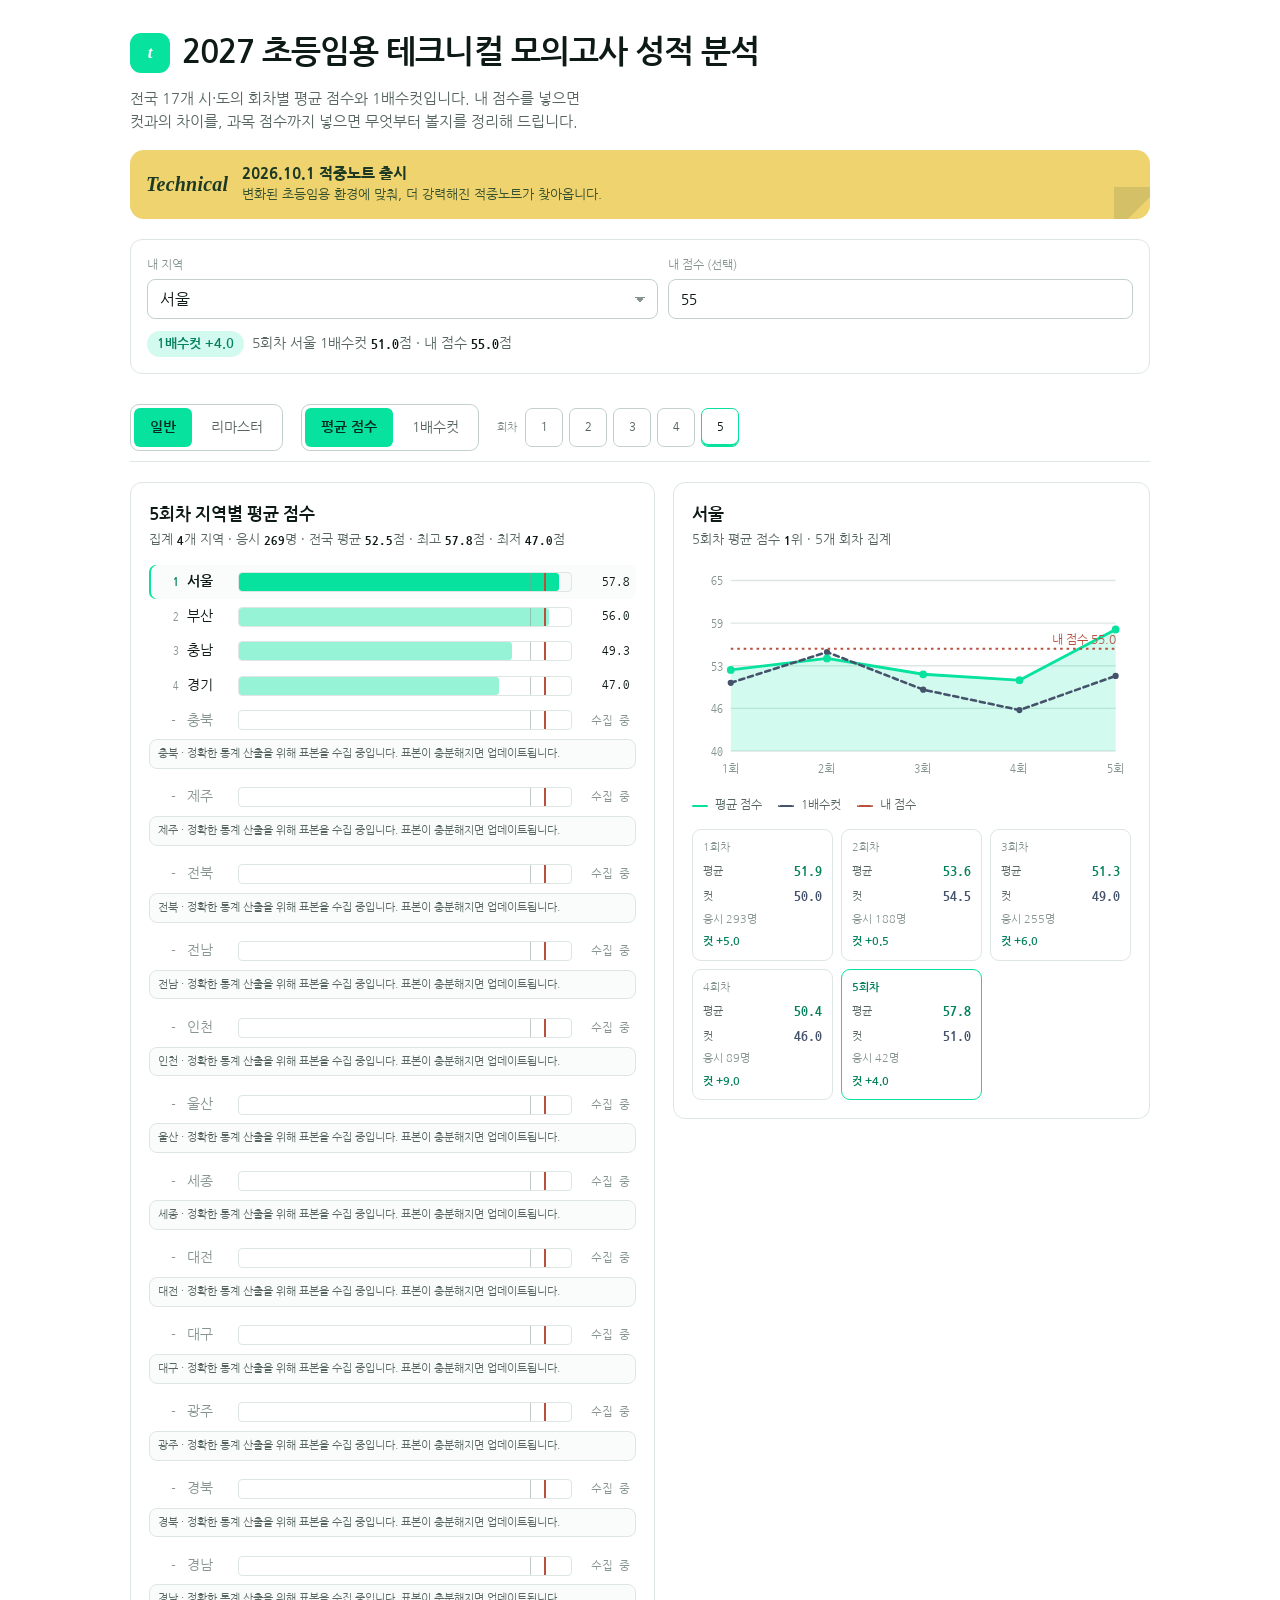
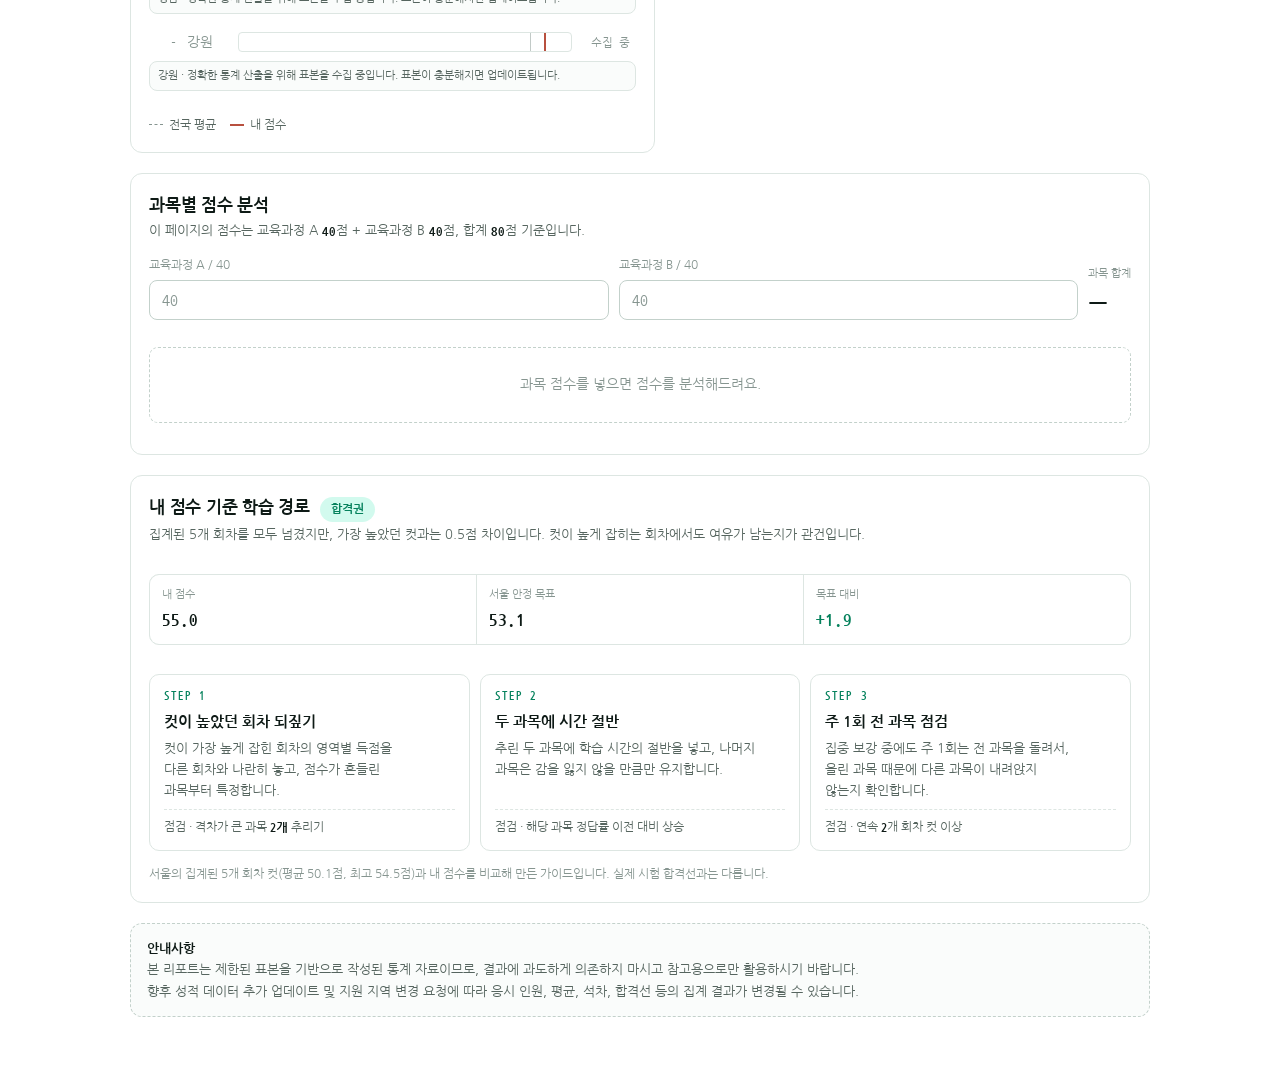
==== commit 43531ec5: "index.html 업데이트" ====
--- a/index.html
+++ b/index.html
@@ -840,7 +840,7 @@
       <span class="logo" aria-hidden="true" style="color:#ffffff;font-family:Georgia,'Times New Roman',serif;font-weight:700;font-style:italic;font-size:17px;">t</span>
       <h1>2027 초등임용 테크니컬 모의고사 성적 분석</h1>
     </div>
-    <p class="lede">전국 17개 시·도의 회차별 평균 점수와 1배수컷입니다. 일반 1~4회차, 리마스터 1~3회차까지 집계됐고 나머지는 <b>추후 업데이트 예정</b>이에요. 내 점수를 넣으면 컷과의 차이를, 과목 점수까지 넣으면 무엇부터 볼지를 정리해 드립니다.</p>
+    <p class="lede">전국 17개 시·도의 회차별 평균 점수와 1배수컷입니다. 내 점수를 넣으면 컷과의 차이를, 과목 점수까지 넣으면 무엇부터 볼지를 정리해 드립니다.</p>
     <div class="promo" role="note" aria-label="적중노트 신제품 안내">
       <span class="promo-mark">Technical</span>
       <div class="promo-text">
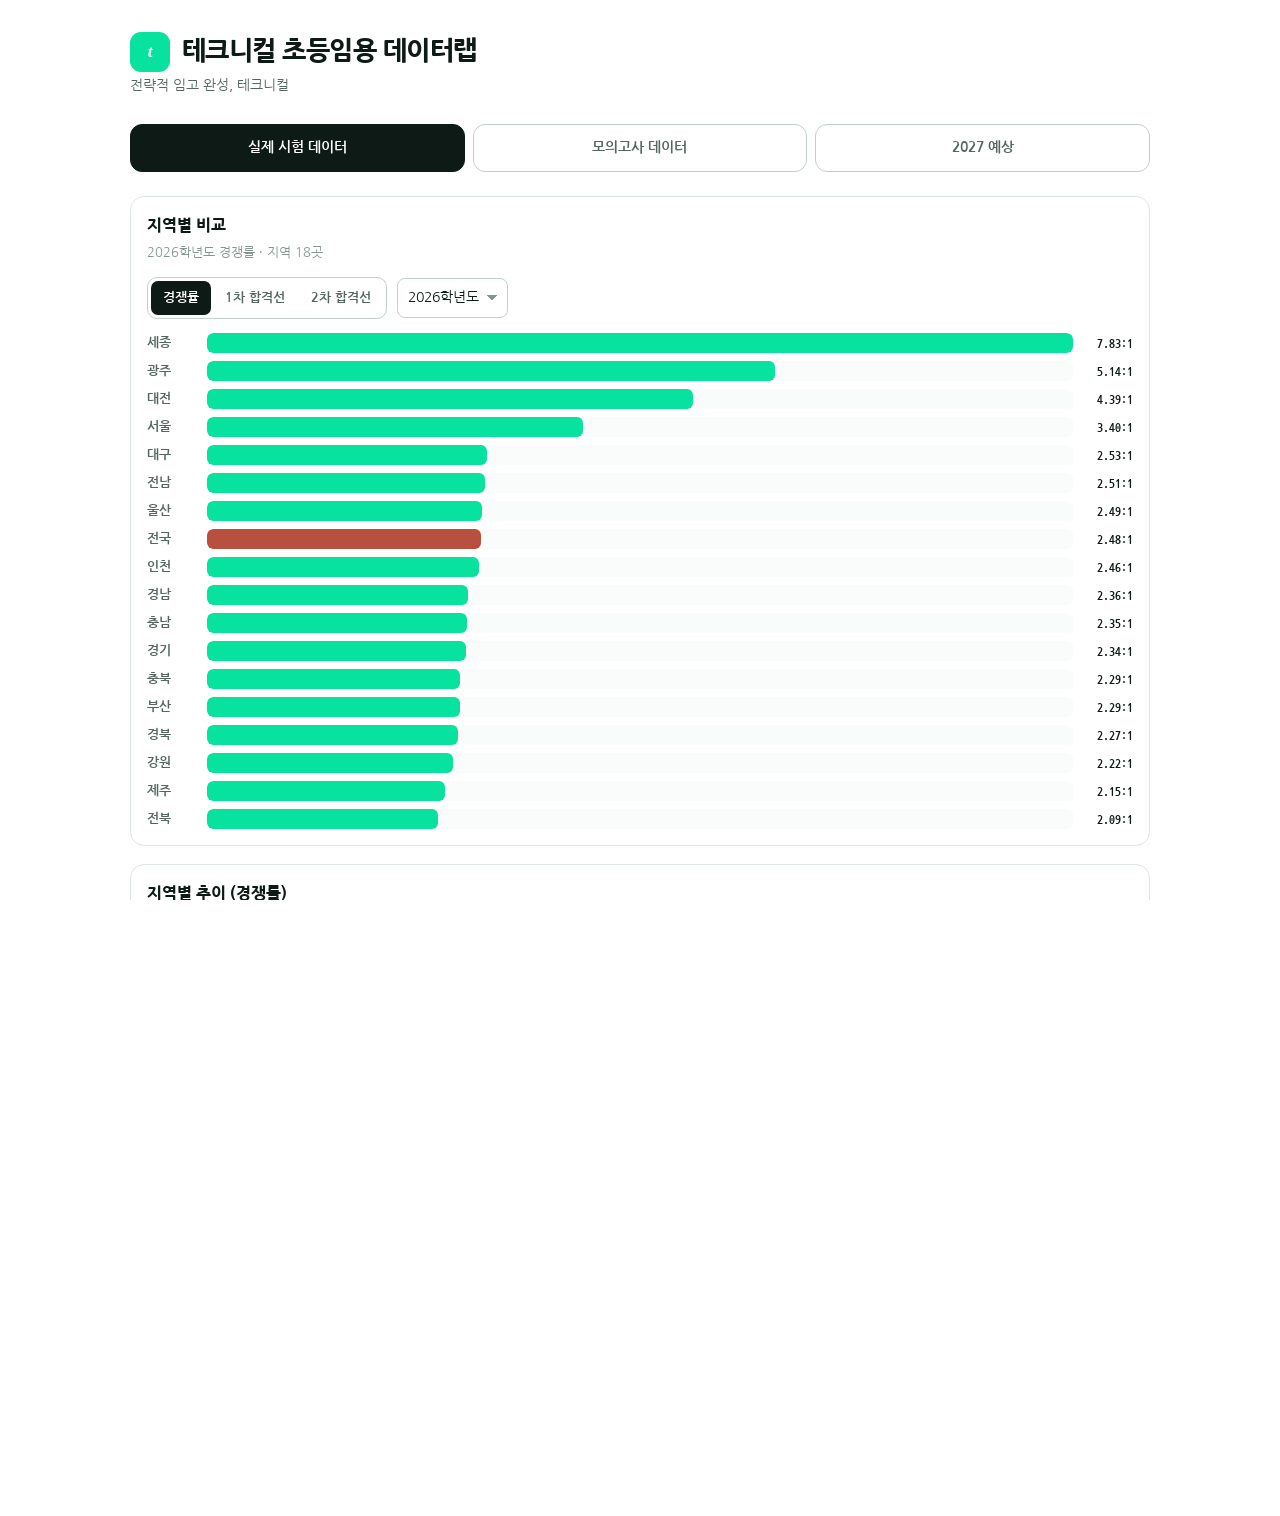
==== commit 453e8e3a: "Update index.html" ====
--- a/index.html
+++ b/index.html
@@ -1,1926 +1,457 @@
-<!doctype html><html><head><meta charset=utf8><meta name="viewport" content="width=device-width, initial-scale=1, viewport-fit=cover"><style>:root{color-scheme:light}body{margin:0;padding:0;font:14px -apple-system,BlinkMacSystemFont,sans-serif;background:#faf9f5;color:#141413}img{max-width:100%}[hidden]:not([hidden=until-found i]){display:none!important}</style>
-<title>2027 초등임용 테크니컬 모의고사 성적 분석</title>
-<meta name="description" content="2027 초등임용 테크니컬 모의고사의 지역별 평균 점수와 1배수컷을 비교하고, 내 점수 기준으로 학습 경로를 제안합니다.">
+<!doctype html><html><head><meta charset="utf-8">
+<meta name="viewport" content="width=device-width, initial-scale=1, viewport-fit=cover">
+<title>테크니컬 초등임용 데이터랩</title>
+<meta name="description" content="초등임용 실제 시험 경쟁률·합격선 데이터와 테크니컬 모의고사 성적 분석, 2027 예상 자료를 한 곳에서 확인합니다.">
 <meta name="theme-color" content="#07e29e">
-<meta name="format-detection" content="telephone=no">
 <meta name="mobile-web-app-capable" content="yes">
 <meta name="apple-mobile-web-app-capable" content="yes">
 <meta name="apple-mobile-web-app-status-bar-style" content="default">
-<meta name="apple-mobile-web-app-title" content="초등임용 성적분석">
-</head><body>
+<meta name="apple-mobile-web-app-title" content="초등임용 데이터랩">
 <link rel="preconnect" href="https://fonts.googleapis.com">
 <link rel="preconnect" href="https://fonts.gstatic.com" crossorigin>
 <link rel="stylesheet" href="https://fonts.googleapis.com/css2?family=Nanum+Gothic:wght@400;700;800&family=Nanum+Gothic+Coding:wght@400;700&display=swap">
-
 <style>
-  :root {
+  :root{
     color-scheme: light;
-
-    --ground: #ffffff;
-    --surface: #ffffff;
-    --surface-2: #fafcfb;
-    --track: #ffffff;
-    --track-2: #f6faf8;
-    --band: #f5f9f7;
-    --ink: #0e1a16;
-    --ink-2: #56655f;
-    --ink-3: #869590;
-    --line: #dde6e2;
-    --line-2: #c3d1cb;
-
-    --avg: #07e29e;
-    --avg-soft: #07e29e2e;
-    --avg-ink: #05815c;
-    --on-avg: #052b20;
-
-    --cut: #44526b;
-    --warn: #b8503f;
-    --warn-soft: #b8503f1a;
-    --focus: #05815c;
-
-    --sans: "Nanum Gothic", "Apple SD Gothic Neo", "Malgun Gothic", -apple-system, sans-serif;
-    --mono: "Nanum Gothic Coding", ui-monospace, SFMono-Regular, Menlo, monospace;
-  }
-
-  * { box-sizing: border-box; }
-
-  body {
-    background: var(--ground);
-    color: var(--ink);
-    font-family: var(--sans);
-    font-size: 15px;
-    line-height: 1.6;
-    -webkit-font-smoothing: antialiased;
-    -webkit-text-size-adjust: 100%;
-    text-size-adjust: 100%;
-    word-break: keep-all;
-    overflow-wrap: break-word;
-    hyphens: manual;
-  }
-
-  p, li, dd, .note, .lede, .verdict, .subj-detail, .stage p, .alloc p {
-    text-wrap: pretty;
-  }
-  h1, h2, h3 { text-wrap: balance; }
-  .field > span .mx { font-style: normal; }
-
-  button, select, input {
-    -webkit-tap-highlight-color: transparent;
-    touch-action: manipulation;
-  }
-  button { font: inherit; }
-  input[type="number"] { -moz-appearance: textfield; }
-  input[type="number"]::-webkit-outer-spin-button,
-  input[type="number"]::-webkit-inner-spin-button {
-    -webkit-appearance: none;
-    margin: 0;
-  }
-
-  html, body { max-width: 100%; overflow-x: hidden; }
-
-  .wrap {
-    max-width: 1060px;
-    margin: 0 auto;
-    padding-left: max(20px, env(safe-area-inset-left));
-    padding-right: max(20px, env(safe-area-inset-right));
-    padding-block: 32px calc(56px + env(safe-area-inset-bottom));
-    display: flex;
-    flex-direction: column;
-    gap: 20px;
-  }
-
-  .brand {
-    display: flex;
-    align-items: center;
-    gap: 12px;
-  }
-  .logo {
-    display: grid;
-    width: 40px;
-    height: 40px;
-    flex: none;
-    border-radius: 11px;
-    background: var(--avg);
-    place-items: center;
-  }
-  .logo img {
-    width: 62%;
-    height: 62%;
-    object-fit: contain;
-    display: block;
-  }
-
-  h1 {
-    margin: 0;
-    min-width: 0;
-    font-size: min(32px, 3.4vw);
-    font-weight: 700;
-    letter-spacing: -0.03em;
-    line-height: 1.3;
-    white-space: nowrap;
-  }
-
-  .lede {
-    margin: 14px 0 0;
-    max-width: 54ch;
-    color: var(--ink-2);
-    font-size: 14.5px;
-  }
-
-  .promo {
-    display: flex;
-    align-items: center;
-    gap: 14px;
-    margin-top: 16px;
-    padding: 14px 16px;
-    border-radius: 14px;
-    background: #eed36f;
-    position: relative;
-    overflow: hidden;
-  }
-  .promo::after {
-    content: "";
-    position: absolute;
-    right: -10px;
-    bottom: -14px;
-    width: 46px;
-    height: 46px;
-    background: #1d3924;
-    opacity: 0.12;
-    clip-path: polygon(0 0, 100% 0, 0 100%);
-  }
-  .promo-mark {
-    flex: none;
-    font-family: Georgia, "Times New Roman", serif;
-    font-weight: 700;
-    font-style: italic;
-    font-size: 20px;
-    line-height: 1;
-    color: #1d3924;
-    letter-spacing: 0.2px;
-  }
-  .promo-text {
-    min-width: 0;
-    color: #1d3924;
-  }
-  .promo-title {
-    margin: 0;
-    font-size: 14.5px;
-    font-weight: 800;
-    line-height: 1.4;
-  }
-  .promo-title .promo-date {
-    font-weight: 800;
-  }
-  .promo-sub {
-    margin: 2px 0 0;
-    font-size: 12.5px;
-    color: #33502f;
-    line-height: 1.5;
-  }
-  @media (max-width: 480px) {
-    .promo { padding: 12px 14px; gap: 10px; }
-    .promo-mark { font-size: 17px; }
-    .promo-title { font-size: 13.5px; }
-    .promo-sub { font-size: 11.5px; }
-  }
-
-  .me {
-    border: 1px solid var(--line);
-    border-radius: 12px;
-    padding: 16px;
-    display: flex;
-    flex-direction: column;
-    gap: 12px;
-    background: var(--surface);
-  }
-
-  .me-fields {
-    display: grid;
-    grid-template-columns: minmax(0, 1.1fr) minmax(0, 1fr);
-    gap: 10px;
-  }
-
-  .field { display: flex; flex-direction: column; gap: 5px; min-width: 0; }
-  .field > span {
-    font-family: var(--mono);
-    font-size: 10.5px;
-    letter-spacing: 0.1em;
-    text-transform: uppercase;
-    color: var(--ink-3);
-  }
-
-  .field select,
-  .field input {
-    font-family: var(--sans);
-    font-size: 16px;
-    font-weight: 400;
-    color: var(--ink);
-    background: var(--surface);
-    border: 1px solid var(--line-2);
-    border-radius: 8px;
-    padding: 11px 12px;
-    width: 100%;
-    min-width: 0;
-    appearance: none;
-    -webkit-appearance: none;
-  }
-  .field input { font-family: var(--mono); font-variant-numeric: tabular-nums; }
-  .field input::placeholder { color: var(--ink-3); opacity: 1; }
-  .field select {
-    background-image: linear-gradient(45deg, transparent 50%, var(--ink-3) 50%),
-                      linear-gradient(135deg, var(--ink-3) 50%, transparent 50%);
-    background-position: calc(100% - 17px) 50%, calc(100% - 12px) 50%;
-    background-size: 5px 5px, 5px 5px;
-    background-repeat: no-repeat;
-    padding-right: 32px;
-  }
-
-  .verdict {
-    margin: 0;
-    display: flex;
-    flex-wrap: wrap;
-    align-items: center;
-    gap: 8px;
-    font-size: 13.5px;
-    color: var(--ink-2);
-  }
-  .verdict b {
-    font-family: var(--mono);
-    font-weight: 700;
-    font-variant-numeric: tabular-nums;
-    color: var(--ink);
-  }
-  .chip {
-    font-family: var(--mono);
-    font-size: 12.5px;
-    font-weight: 700;
-    font-variant-numeric: tabular-nums;
-    border-radius: 999px;
-    padding: 3px 10px;
-    white-space: nowrap;
-  }
-  .chip.over { background: var(--avg-soft); color: var(--avg-ink); }
-  .chip.under { background: var(--warn-soft); color: var(--warn); }
-  .chip.none { background: none; border: 1px solid var(--line-2); color: var(--ink-3); padding: 2px 9px; }
-
-  .controls {
-    position: sticky;
-    top: 0;
-    z-index: 5;
-    background: var(--ground);
-    border-bottom: 1px solid var(--line);
-    padding-block: 10px;
-    display: flex;
-    flex-wrap: wrap;
-    align-items: center;
-    gap: 10px 18px;
-  }
-
-  .seg {
-    display: inline-flex;
-    background: var(--surface);
-    border: 1px solid var(--line-2);
-    border-radius: 9px;
-    padding: 3px;
-    gap: 3px;
-  }
-
-  .seg-btn {
-    font-family: var(--sans);
-    font-size: 14px;
-    font-weight: 400;
-    color: var(--ink-2);
-    background: none;
-    border: 0;
-    border-radius: 6px;
-    padding: 8px 16px;
-    cursor: pointer;
-    transition: background .15s, color .15s;
-  }
-  .seg-btn:hover { color: var(--ink); }
-  .seg-btn.is-on { background: var(--avg); color: var(--on-avg); font-weight: 700; }
-
-  .rounds { display: flex; flex-wrap: wrap; gap: 6px; align-items: center; }
-  .rounds-label {
-    font-family: var(--mono);
-    font-size: 10.5px;
-    letter-spacing: 0.1em;
-    text-transform: uppercase;
-    color: var(--ink-3);
-    margin-right: 2px;
-  }
-  .round-btn {
-    position: relative;
-    font-family: var(--mono);
-    font-size: 13px;
-    font-weight: 400;
-    color: var(--ink-2);
-    background: var(--surface);
-    border: 1px solid var(--line-2);
-    border-radius: 7px;
-    min-width: 38px;
-    padding: 8px 10px;
-    cursor: pointer;
-    transition: border-color .15s, color .15s, box-shadow .15s;
-  }
-  .round-btn:hover { color: var(--ink); border-color: var(--ink-3); }
-  .round-btn.is-on {
-    color: var(--ink);
-    border-color: var(--avg);
-    box-shadow: inset 0 -2px 0 var(--avg);
-  }
-  .round-btn.is-pending {
-    color: var(--ink-3);
-    border-style: dashed;
-  }
-  .round-btn.is-pending.is-on {
-    color: var(--ink-2);
-    border-color: var(--line-2);
-    box-shadow: inset 0 -2px 0 var(--line-2);
-  }
-
-  .grid {
-    display: grid;
-    grid-template-columns: minmax(0, 1.1fr) minmax(0, 1fr);
-    gap: 18px;
-    align-items: start;
-  }
-
-  .panel {
-    background: var(--surface);
-    border: 1px solid var(--line);
-    border-radius: 12px;
-    padding: 18px;
-    display: flex;
-    flex-direction: column;
-    gap: 14px;
-  }
-
-  .panel-head { display: flex; flex-direction: column; gap: 3px; }
-  .panel h2 { margin: 0; font-size: 16.5px; font-weight: 700; letter-spacing: -0.015em; }
-  .note { margin: 0; font-size: 12.5px; color: var(--ink-2); }
-  .note b {
-    font-family: var(--mono);
-    font-weight: 700;
-    font-variant-numeric: tabular-nums;
-    color: var(--ink);
-  }
-
-  .bars { list-style: none; margin: 0; padding: 0; display: flex; flex-direction: column; gap: 1px; }
-
-  .bar-row {
-    width: 100%;
-    display: grid;
-    grid-template-columns: 1.5rem 2.7rem minmax(0, 1fr) 3.1rem;
-    align-items: center;
-    gap: 8px;
-    background: none;
-    border: 0;
-    border-radius: 7px;
-    padding: 6px;
-    cursor: pointer;
-    font-family: var(--sans);
-    text-align: left;
-    color: var(--ink);
-    transition: background .15s;
-  }
-  .bar-row:hover { background: var(--surface-2); }
-  .bar-row.is-on { background: var(--surface-2); box-shadow: inset 2px 0 0 var(--avg); }
-  .bar-row.is-on .name { font-weight: 700; }
-
-  .rank {
-    font-family: var(--mono);
-    font-size: 11px;
-    font-variant-numeric: tabular-nums;
-    color: var(--ink-3);
-    text-align: right;
-  }
-  .bar-row.is-on .rank { color: var(--avg-ink); font-weight: 700; }
-
-  .name { font-size: 13.5px; white-space: nowrap; }
-
-  .track {
-    position: relative;
-    height: 20px;
-    background: var(--track);
-    border: 1px solid var(--line);
-    border-radius: 4px;
-    overflow: hidden;
-  }
-  .bar-row:hover .track, .bar-row.is-on .track { background: var(--track-2); }
-
-  .fill {
-    position: absolute;
-    inset: 0 auto 0 0;
-    border-radius: 3px;
-    background: var(--avg);
-    opacity: .42;
-    transition: width .28s ease, opacity .15s;
-  }
-  .bar-row.is-on .fill { opacity: 1; }
-  .bar-row:hover .fill { opacity: .72; }
-  .bar-row.is-on:hover .fill { opacity: 1; }
-  [data-metric="cutoff"] .fill {
-    background: repeating-linear-gradient(
-      -45deg,
-      #07e29e 0 5px,
-      #6feac3 5px 10px
-    );
-  }
-
-  .track .mean, .track .mine {
-    position: absolute;
-    top: 0;
-    bottom: 0;
-    width: 1px;
-  }
-  .track .mean { background: var(--ink-3); opacity: .5; }
-  .track .mine { width: 2px; background: var(--warn); }
-
-  .val {
-    font-family: var(--mono);
-    font-size: 13px;
-    font-weight: 400;
-    font-variant-numeric: tabular-nums;
-    text-align: right;
-    color: var(--ink);
-  }
-  .bar-row.is-null .val { color: var(--ink-3); font-size: 11px; }
-  .bar-row.is-null .name, .bar-row.is-null .rank { color: var(--ink-3); }
-
-  .legend-inline {
-    display: flex;
-    flex-wrap: wrap;
-    gap: 6px 14px;
-    margin: 0;
-    font-size: 11.5px;
-    color: var(--ink-2);
-  }
-  .legend-inline span { display: inline-flex; align-items: center; gap: 6px; }
-  .legend-inline i { width: 14px; height: 0; display: inline-block; border-top: 1px dashed var(--ink-3); }
-  .legend-inline i.mine-key { border-top: 2px solid var(--warn); }
-
-  .chart { width: 100%; }
-  .chart svg { width: 100%; height: auto; display: block; }
-
-  .axis-line { stroke: var(--line); stroke-width: 1; }
-  .tick-text { font-family: var(--mono); font-size: 9px; fill: var(--ink-3); }
-  .s-avg { stroke: var(--avg); fill: none; stroke-width: 2.2; stroke-linejoin: round; stroke-linecap: round; }
-  .s-cut { stroke: var(--cut); fill: none; stroke-width: 2; stroke-dasharray: 4 3; stroke-linejoin: round; stroke-linecap: round; }
-  .s-mine { stroke: var(--warn); stroke-width: 1.5; stroke-dasharray: 2 3; }
-  .gap-band { fill: var(--band); }
-  .gap-text { font-family: var(--mono); font-size: 8px; fill: var(--ink-3); }
-  .bridge { stroke: var(--avg); fill: none; stroke-width: 1.5; stroke-dasharray: 2 4; opacity: .5; }
-  .mine-text { font-family: var(--mono); font-size: 9px; fill: var(--warn); }
-  .d-avg { fill: var(--avg); }
-  .d-cut { fill: var(--cut); }
-  .area-avg { fill: var(--avg-soft); stroke: none; }
-
-  .legend { list-style: none; margin: 0; padding: 0; display: flex; flex-wrap: wrap; gap: 8px 16px; }
-  .legend li { display: flex; align-items: center; gap: 7px; font-size: 12px; color: var(--ink-2); }
-  .swatch { width: 16px; height: 2px; border-radius: 2px; background: var(--avg); flex: none; }
-  .swatch.cut { background: none; border-top: 2px dashed var(--cut); height: 0; }
-  .swatch.mine { background: none; border-top: 2px dashed var(--warn); height: 0; }
-  .swatch.gap { background: var(--band); border: 1px solid var(--line); height: 11px; width: 14px; border-radius: 2px; }
-
-  .boxes { display: grid; grid-template-columns: repeat(3, minmax(0, 1fr)); gap: 8px; }
-  .box {
-    border: 1px solid var(--line);
-    border-radius: 9px;
-    padding: 9px 10px;
-    display: flex;
-    flex-direction: column;
-    gap: 3px;
-  }
-  .box.is-round { border-color: var(--avg); }
-  .box-label { font-family: var(--mono); font-size: 10.5px; letter-spacing: 0.08em; color: var(--ink-3); }
-  .box.is-round .box-label { color: var(--avg-ink); font-weight: 700; }
-  .box-row { display: flex; align-items: baseline; justify-content: space-between; gap: 6px; }
-  .box-key { font-size: 11px; color: var(--ink-2); }
-  .box-val { font-family: var(--mono); font-size: 14px; font-weight: 700; font-variant-numeric: tabular-nums; }
-  .box-val.avg { color: var(--avg-ink); }
-  .box-val.cut { color: var(--cut); }
-  .box-delta {
-    margin-top: 2px;
-    font-family: var(--mono);
-    font-size: 11px;
-    font-weight: 700;
-    font-variant-numeric: tabular-nums;
-  }
-  .box-delta.over { color: var(--avg-ink); }
-  .box-delta.under { color: var(--warn); }
-  .box-takers {
-    font-family: var(--mono);
-    font-size: 10.5px;
-    color: var(--ink-3);
-    font-variant-numeric: tabular-nums;
-  }
-  .box.empty { border-style: dashed; }
-  .box.empty .box-val { color: var(--ink-3); font-size: 11.5px; font-weight: 400; }
-
-  /* 수집 중 안내 말풍선 */
-  .box-hint {
-    margin-top: 2px;
-    font-size: 10.5px;
-    line-height: 1.5;
-    color: var(--ink-2);
-    background: var(--surface-2);
-    border: 1px solid var(--line);
-    border-radius: 8px;
-    padding: 6px 8px;
-  }
-
-  .subj-fields {
-    display: grid;
-    grid-template-columns: repeat(2, minmax(0, 1fr)) auto;
-    gap: 10px;
-    align-items: end;
-  }
-  .subj-sum {
-    display: flex;
-    flex-direction: column;
-    gap: 5px;
-    padding-bottom: 2px;
-  }
-  .subj-sum span {
-    font-family: var(--mono);
-    font-size: 10.5px;
-    letter-spacing: 0.1em;
-    text-transform: uppercase;
-    color: var(--ink-3);
-  }
-  .subj-sum strong {
-    font-family: var(--mono);
-    font-size: 20px;
-    font-weight: 700;
-    font-variant-numeric: tabular-nums;
-    line-height: 1.5;
-  }
-
-  .subj-rows { display: flex; flex-direction: column; gap: 10px; }
-  .subj-row {
-    display: grid;
-    grid-template-columns: 5.6rem minmax(0, 1fr) 4.6rem;
-    align-items: center;
-    gap: 10px;
-  }
-  .subj-name { font-size: 13.5px; font-weight: 700; }
-  .subj-track {
-    position: relative;
-    height: 22px;
-    background: var(--track);
-    border: 1px solid var(--line);
-    border-radius: 4px;
-    overflow: hidden;
-  }
-  .subj-fill {
-    position: absolute;
-    inset: 0 auto 0 0;
-    background: var(--avg);
-    opacity: .85;
-    transition: width .28s ease;
-  }
-  .subj-fill.is-weak { background: var(--warn); opacity: .7; }
-  .subj-val {
-    font-family: var(--mono);
-    font-size: 12.5px;
-    font-variant-numeric: tabular-nums;
-    text-align: right;
-    color: var(--ink-2);
-  }
-  .subj-val b { color: var(--ink); font-weight: 700; }
-  .subj-detail {
-    grid-column: 2 / -1;
-    margin: -4px 0 0;
-    font-size: 11.5px;
-    color: var(--ink-3);
-    line-height: 1.5;
-  }
-
-  .alloc {
-    border-top: 1px solid var(--line);
-    padding-top: 12px;
-    display: flex;
-    flex-direction: column;
-    gap: 6px;
-  }
-  .alloc p { margin: 0; font-size: 13px; color: var(--ink-2); }
-  .alloc p b {
-    font-family: var(--mono);
-    font-weight: 700;
-    font-variant-numeric: tabular-nums;
-    color: var(--ink);
-  }
-  .alloc-list {
-    list-style: none;
-    margin: 4px 0 0;
-    padding: 0;
-    display: flex;
-    flex-wrap: wrap;
-    gap: 6px;
-  }
-  .alloc-list li {
-    font-family: var(--mono);
-    font-size: 12px;
-    font-weight: 700;
-    border-radius: 999px;
-    padding: 3px 10px;
-    background: var(--avg-soft);
-    color: var(--avg-ink);
-  }
-
-  .path-head {
-    display: flex;
-    flex-wrap: wrap;
-    align-items: baseline;
-    gap: 8px 10px;
-  }
-  .band {
-    font-size: 12px;
-    font-weight: 700;
-    border-radius: 999px;
-    padding: 3px 11px;
-    background: var(--avg-soft);
-    color: var(--avg-ink);
-    white-space: nowrap;
-  }
-  .band.is-behind { background: var(--warn-soft); color: var(--warn); }
-
-  .target {
-    display: grid;
-    grid-template-columns: repeat(3, minmax(0, 1fr));
-    gap: 1px;
-    background: var(--line);
-    border: 1px solid var(--line);
-    border-radius: 10px;
-    overflow: hidden;
-  }
-  .target div {
-    background: var(--surface);
-    padding: 11px 12px;
-    display: flex;
-    flex-direction: column;
-    gap: 2px;
-  }
-  .target dt {
-    font-family: var(--mono);
-    font-size: 10.5px;
-    letter-spacing: 0.08em;
-    color: var(--ink-3);
-  }
-  .target dd {
-    margin: 0;
-    font-family: var(--mono);
-    font-size: 17px;
-    font-weight: 700;
-    font-variant-numeric: tabular-nums;
-  }
-  .target dd.need { color: var(--warn); }
-  .target dd.done { color: var(--avg-ink); }
-
-  .stages {
-    list-style: none;
-    margin: 0;
-    padding: 0;
-    display: grid;
-    grid-template-columns: repeat(3, minmax(0, 1fr));
-    gap: 10px;
-  }
-  .stage {
-    border: 1px solid var(--line);
-    border-radius: 10px;
-    padding: 13px 14px;
-    display: flex;
-    flex-direction: column;
-    gap: 7px;
-  }
-  .stage-no {
-    font-family: var(--mono);
-    font-size: 10.5px;
-    letter-spacing: 0.1em;
-    color: var(--avg-ink);
-    font-weight: 700;
-  }
-  .stage h3 { margin: 0; font-size: 14.5px; font-weight: 700; line-height: 1.4; }
-  .stage p { margin: 0; font-size: 13px; color: var(--ink-2); }
-  .stage .check {
-    margin-top: auto;
-    padding-top: 8px;
-    border-top: 1px dashed var(--line);
-    font-size: 12px;
-    color: var(--ink-2);
-  }
-  .stage .check b {
-    font-family: var(--mono);
-    font-weight: 700;
-    font-variant-numeric: tabular-nums;
-    color: var(--ink);
-  }
-
-  .path-foot { margin: 0; font-size: 12px; color: var(--ink-3); }
-  .site-note { margin: 4px 0 0; font-size: 12px; color: var(--ink-3); text-align: center; }
-
-  .empty-msg b { display: block; margin-bottom: 4px; color: var(--ink-2); }
-  .empty-msg {
-    padding: 26px 12px;
-    text-align: center;
-    color: var(--ink-3);
-    font-size: 13.5px;
-    border: 1px dashed var(--line-2);
-    border-radius: 9px;
-  }
-
-  .field > span,
-  .rounds-label,
-  .box-label,
-  .subj-sum span,
-  .target dt {
-    font-family: var(--sans);
-    font-size: 11px;
-    font-weight: 400;
-    letter-spacing: 0;
-    text-transform: none;
-    color: var(--ink-3);
-  }
-  .field > span { font-size: 11.5px; }
-
-  .chip,
-  .box-takers,
-  .box-delta,
-  .alloc-list li {
-    font-family: var(--sans);
-    font-variant-numeric: tabular-nums;
-  }
-  .box-takers { font-size: 11px; }
-  .gap-text, .mine-text { font-family: var(--sans); }
-
-  .nw { white-space: nowrap; }
-  .verdict .line { flex: 1 1 auto; min-width: 0; }
-  .lede b { white-space: nowrap; font-weight: 700; }
-
-  :focus-visible { outline: 2px solid var(--focus); outline-offset: 2px; }
-
-  /* 안내사항 */
-  .disclaimer {
-    border: 1px dashed var(--line-2);
-    border-radius: 12px;
-    padding: 14px 16px;
-    font-size: 12.5px;
-    color: var(--ink-2);
-    line-height: 1.7;
-    background: var(--surface-2);
-  }
-  .disclaimer b { color: var(--ink); font-weight: 700; }
-
-  @media (max-width: 860px) {
-    .grid { grid-template-columns: minmax(0, 1fr); }
-    #detail-panel { order: 1; }
-    #rank-panel { order: 2; }
-  }
-
-  @media (max-width: 860px) {
-    .stages { grid-template-columns: minmax(0, 1fr); }
-    .stage .check { margin-top: 0; }
-    .subj-fields { grid-template-columns: repeat(2, minmax(0, 1fr)); }
-    .subj-sum { grid-column: 1 / -1; flex-direction: row; align-items: baseline; gap: 10px; }
-  }
-
-  @media (max-width: 460px) {
-    body { font-size: 14.5px; line-height: 1.7; }
-    .lede { line-height: 1.78; }
-    .note, .verdict, .stage p, .alloc p { line-height: 1.7; }
-    .target { grid-template-columns: minmax(0, 1fr); }
-    .wrap {
-      padding-left: max(16px, env(safe-area-inset-left));
-      padding-right: max(16px, env(safe-area-inset-right));
-      padding-block: 24px calc(40px + env(safe-area-inset-bottom));
-      gap: 16px;
-    }
-    .me-fields { grid-template-columns: minmax(0, 1fr); }
-    .brand { gap: 10px; }
-    .logo { width: 34px; height: 34px; border-radius: 9px; }
-    .subj-fields { grid-template-columns: repeat(2, minmax(0, 1fr)); gap: 8px; }
-    .subj-fields .field > span {
-      font-size: 10.5px;
-      letter-spacing: 0;
-      white-space: nowrap;
-    }
-    .subj-fields .field > span .mx { display: none; }
-    .subj-fields .field input { padding: 10px 8px; text-align: center; }
-    .subj-row { grid-template-columns: 4.8rem minmax(0, 1fr); }
-    .subj-val { grid-column: 2; text-align: left; }
-    .boxes { grid-template-columns: repeat(2, minmax(0, 1fr)); }
-    .panel { padding: 14px; }
-    .bar-row { grid-template-columns: 1.4rem 2.6rem minmax(0, 1fr) 2.9rem; gap: 7px; }
-    .controls { gap: 8px 12px; }
-    .rounds-label { display: none; }
-    .round-btn { flex: 1 1 0; min-width: 40px; }
-    .rounds { flex: 1 1 100%; }
-  }
-
-  @media (pointer: coarse) {
-    .bar-row { min-height: 44px; padding: 9px 6px; }
-    .seg-btn { min-height: 44px; padding: 10px 16px; }
-    .round-btn { min-height: 44px; padding: 10px; }
-    .field select, .field input { min-height: 46px; }
-  }
-
-  .bar-row:active { background: var(--track); }
-  .seg-btn:active, .round-btn:active { transform: scale(0.97); }
-
-  @media (prefers-reduced-motion: reduce) {
-    * { transition: none !important; }
+    --ground:#ffffff; --surface:#ffffff; --surface-2:#fafcfb;
+    --ink:#0e1a16; --ink-2:#56655f; --ink-3:#869590;
+    --line:#dde6e2; --line-2:#c3d1cb;
+    --avg:#07e29e; --avg-soft:#07e29e2e; --avg-ink:#05815c;
+    --cut:#44526b; --cut-soft:#44526b1f;
+    --cut2:#b8503f; --cut2-soft:#b8503f1a;
+    --sans:"Nanum Gothic","Apple SD Gothic Neo","Malgun Gothic",-apple-system,sans-serif;
+    --mono:"Nanum Gothic Coding",ui-monospace,SFMono-Regular,Menlo,monospace;
+    padding-top: env(safe-area-inset-top,0px);
+    padding-bottom: env(safe-area-inset-bottom,0px);
+  }
+  *{box-sizing:border-box}
+  html,body{height:100%;max-width:100%;overflow-x:hidden}
+  body{
+    margin:0; background:var(--ground); color:var(--ink);
+    font-family:var(--sans); font-size:15px; line-height:1.6;
+    -webkit-font-smoothing:antialiased; word-break:keep-all; overflow-wrap:break-word;
+  }
+  h1,h2,h3{text-wrap:balance} p{text-wrap:pretty}
+  button,select{-webkit-tap-highlight-color:transparent; touch-action:manipulation; font:inherit}
+
+  .wrap{
+    max-width:1060px; margin:0 auto;
+    padding-left:max(20px, env(safe-area-inset-left));
+    padding-right:max(20px, env(safe-area-inset-right));
+    padding-block:32px calc(56px + env(safe-area-inset-bottom));
+    display:flex; flex-direction:column; gap:22px;
+  }
+
+  .brand{display:flex; align-items:center; gap:12px}
+  .logo{
+    display:grid; place-items:center; width:40px; height:40px; flex:none;
+    border-radius:11px; background:var(--avg); color:#fff;
+    font-family:Georgia,"Times New Roman",serif; font-weight:700; font-style:italic; font-size:17px;
+  }
+  h1{margin:0; font-size:min(26px,5.6vw); font-weight:800; letter-spacing:-0.02em; line-height:1.3}
+  .lede{margin:2px 0 0; max-width:60ch; color:var(--ink-2); font-size:14px}
+
+  nav.tabs{
+    display:grid; grid-template-columns:repeat(3,1fr); gap:8px;
+    position:sticky; top:0; z-index:5; background:var(--ground);
+    padding-block:6px 2px;
+  }
+  nav.tabs button{
+    border:1px solid var(--line-2); background:var(--surface);
+    color:var(--ink-2); border-radius:12px; padding:12px 6px;
+    font-weight:700; font-size:13.5px; cursor:pointer; text-align:center;
+    transition:background .12s,color .12s,border-color .12s;
+  }
+  nav.tabs button.is-on{background:var(--ink); color:#fff; border-color:var(--ink)}
+  @media (max-width:420px){ nav.tabs button{font-size:12px; padding:11px 4px} }
+
+  section.view{display:none}
+  section.view.is-on{display:flex; flex-direction:column; gap:18px}
+
+  .panel{
+    border:1px solid var(--line); border-radius:14px; padding:16px;
+    background:var(--surface); display:flex; flex-direction:column; gap:14px;
+  }
+  .panel-head h2{margin:0 0 4px; font-size:16px; font-weight:800}
+  .panel-head .note{margin:0; color:var(--ink-3); font-size:12.5px}
+
+  .seg{display:inline-flex; border:1px solid var(--line-2); border-radius:10px; padding:3px; gap:2px}
+  .seg button{
+    border:none; background:none; color:var(--ink-2); font-weight:700; font-size:13px;
+    padding:7px 12px; border-radius:7px; cursor:pointer;
+  }
+  .seg button.is-on{background:var(--ink); color:#fff}
+
+  .row-controls{display:flex; flex-wrap:wrap; align-items:center; gap:10px}
+  select.plain{
+    font-family:var(--sans); font-size:13.5px; color:var(--ink); background:var(--surface);
+    border:1px solid var(--line-2); border-radius:8px; padding:8px 28px 8px 10px;
+    appearance:none; -webkit-appearance:none;
+    background-image:linear-gradient(45deg,transparent 50%,var(--ink-3) 50%),
+                      linear-gradient(135deg,var(--ink-3) 50%,transparent 50%);
+    background-position:calc(100% - 15px) 50%, calc(100% - 10px) 50%;
+    background-size:5px 5px, 5px 5px; background-repeat:no-repeat;
+  }
+
+  .bars{list-style:none; margin:0; padding:0; display:flex; flex-direction:column; gap:8px}
+  .bars li{display:grid; grid-template-columns:52px 1fr 52px; align-items:center; gap:8px}
+  .bars .name{font-size:12.5px; color:var(--ink-2); font-weight:700; white-space:nowrap; overflow:hidden; text-overflow:ellipsis}
+  .bars .track{position:relative; height:20px; background:var(--surface-2); border-radius:6px; overflow:hidden}
+  .bars .fill{position:absolute; inset:0 auto 0 0; border-radius:6px; background:var(--avg)}
+  .bars li.is-me .fill{background:var(--cut2)}
+  .bars .val{font-family:var(--mono); font-size:12px; font-weight:700; color:var(--ink); text-align:right; font-variant-numeric:tabular-nums}
+
+  .trend-wrap{display:flex; flex-direction:column; gap:10px}
+  .trend-chart{width:100%; height:auto; display:block}
+  .trend-pts text{font-family:var(--mono); font-variant-numeric:tabular-nums}
+  .legend-inline{display:flex; gap:14px; margin:0; font-size:12px; color:var(--ink-3)}
+  .legend-inline span{display:inline-flex; align-items:center; gap:5px}
+  .legend-inline i{width:9px; height:9px; border-radius:3px; background:var(--avg); display:inline-block}
+  .legend-inline i.i-cut{background:var(--cut)}
+  .legend-inline i.i-cut2{background:var(--cut2)}
+
+  .empty-note{color:var(--ink-3); font-size:13px; padding:10px 2px}
+
+  .mock-frame-wrap{border-radius:14px; overflow:hidden; border:1px solid var(--line)}
+  iframe.mock-frame{width:100%; border:0; display:block; height:1400px; background:#faf9f5}
+
+  .notice{
+    display:flex; flex-direction:column; align-items:center; text-align:center; gap:16px;
+    padding:48px 22px; border:1px dashed var(--line-2); border-radius:16px; background:var(--surface-2);
+  }
+  .notice-icon{
+    display:grid; place-items:center; width:52px; height:52px; border-radius:50%;
+    background:var(--avg-soft); color:var(--avg-ink); flex:none;
+  }
+  .notice-icon svg{width:24px; height:24px}
+  .notice-title{margin:0; font-size:17px; font-weight:800; color:var(--ink); max-width:34ch}
+  .notice-sub{margin:0; font-size:13px; color:var(--ink-2); max-width:44ch; line-height:1.7}
+  .notice-badge{
+    font-family:var(--mono); font-size:11.5px; font-weight:700; letter-spacing:.04em;
+    color:var(--avg-ink); background:var(--avg-soft); border-radius:999px; padding:5px 12px;
+  }
+
+  .disclaimer{
+    font-size:12px; color:var(--ink-3); border-top:1px solid var(--line); padding-top:14px;
   }
 </style>
-
+</head>
+<body>
 <div class="wrap">
   <header>
     <div class="brand">
-      <span class="logo" aria-hidden="true" style="color:#ffffff;font-family:Georgia,'Times New Roman',serif;font-weight:700;font-style:italic;font-size:17px;">t</span>
-      <h1>2027 초등임용 테크니컬 모의고사 성적 분석</h1>
+      <span class="logo" aria-hidden="true">t</span>
+      <h1>테크니컬 초등임용 데이터랩</h1>
     </div>
-    <p class="lede">전국 17개 시·도의 회차별 평균 점수와 1배수컷입니다. 내 점수를 넣으면 컷과의 차이를, 과목 점수까지 넣으면 무엇부터 볼지를 정리해 드립니다.</p>
-    <div class="promo" role="note" aria-label="적중노트 신제품 안내">
-      <span class="promo-mark">Technical</span>
-      <div class="promo-text">
-        <p class="promo-title"><span class="promo-date">2026.10.1</span> 적중노트 출시</p>
-        <p class="promo-sub">변화된 초등임용 환경에 맞춰, 더 강력해진 적중노트가 찾아옵니다.</p>
+    <p class="lede">전략적 임고 완성, 테크니컬</p>
+  </header>
+
+  <nav class="tabs" role="tablist" aria-label="데이터 종류 선택">
+    <button type="button" data-tab="real" class="is-on" role="tab" aria-selected="true">실제 시험 데이터</button>
+    <button type="button" data-tab="mock" role="tab" aria-selected="false">모의고사 데이터</button>
+    <button type="button" data-tab="2027" role="tab" aria-selected="false">2027 예상</button>
+  </nav>
+
+  <!-- 실제 시험 데이터 -->
+  <section class="view is-on" id="view-real" aria-label="실제 시험 데이터">
+    <section class="panel">
+      <div class="panel-head">
+        <h2>지역별 비교</h2>
+        <p class="note" id="real-rank-note"></p>
       </div>
-    </div>
-  </header>
-
-  <section class="me" aria-label="내 성적">
-    <div class="me-fields">
-      <label class="field">
-        <span>내 지역</span>
-        <select id="my-region"></select>
-      </label>
-      <label class="field">
-        <span>내 점수 (선택)</span>
-        <input id="my-score" type="number" inputmode="decimal" step="0.1" min="0" max="80" placeholder="80">
-      </label>
-    </div>
-    <p class="verdict" id="verdict"></p>
+      <div class="row-controls">
+        <div class="seg" role="group" aria-label="지표 선택" id="metric-seg">
+          <button type="button" data-metric="rate" class="is-on">경쟁률</button>
+          <button type="button" data-metric="cut1">1차 합격선</button>
+          <button type="button" data-metric="cut2">2차 합격선</button>
+        </div>
+        <select class="plain" id="year-select" aria-label="연도 선택"></select>
+      </div>
+      <ol class="bars" id="real-bars"></ol>
+    </section>
+
+    <section class="panel">
+      <div class="panel-head">
+        <h2>지역별 추이 <span id="trend-metric-label"></span></h2>
+        <p class="note">선택한 지역의 최근 연도별 변화입니다.</p>
+      </div>
+      <div class="row-controls">
+        <select class="plain" id="region-select" aria-label="지역 선택"></select>
+      </div>
+      <div class="trend-wrap">
+        <svg class="trend-chart" id="trend-chart" viewBox="0 0 640 220" preserveAspectRatio="xMidYMid meet"></svg>
+        <p class="legend-inline">
+          <span><i></i> 선택 지역</span>
+          <span><i class="i-cut2"></i> 전국(총계)</span>
+        </p>
+      </div>
+    </section>
+
+    <p class="disclaimer">경쟁률은 2022~2026학년도, 합격선은 2025~2026학년도 자료를 기준으로 합니다. 지역제한 전형 등 일부 소규모 세부 전형은 표에서 제외했습니다.</p>
   </section>
 
-  <section class="controls">
-    <div class="seg" role="group" aria-label="시험 종류 선택">
-      <button type="button" id="series-normal" class="seg-btn is-on" data-series-btn="normal">일반</button>
-      <button type="button" id="series-remaster" class="seg-btn" data-series-btn="remaster">리마스터</button>
-    </div>
-    <div class="seg" role="group" aria-label="지표 선택">
-      <button type="button" id="metric-average" class="seg-btn is-on" data-metric-btn="average">평균 점수</button>
-      <button type="button" id="metric-cutoff" class="seg-btn" data-metric-btn="cutoff">1배수컷</button>
-    </div>
-    <div class="rounds" id="rounds" role="group" aria-label="회차 선택">
-      <span class="rounds-label">회차</span>
+  <!-- 모의고사 데이터 -->
+  <section class="view" id="view-mock" aria-label="모의고사 데이터">
+    <div class="mock-frame-wrap">
+      <iframe class="mock-frame" id="mock-frame" title="2027 초등임용 테크니컬 모의고사 성적 분석" loading="lazy"></iframe>
     </div>
   </section>
 
-  <div class="grid">
-    <section class="panel" id="rank-panel">
-      <div class="panel-head">
-        <h2 id="rank-title">5회차 지역별 평균 점수</h2>
-        <p class="note" id="rank-note"></p>
-      </div>
-      <ol class="bars" id="bars"></ol>
-      <p class="legend-inline">
-        <span><i></i> 전국 평균</span>
-        <span id="mine-key" hidden><i class="mine-key"></i> 내 점수</span>
-      </p>
-    </section>
-
-    <section class="panel" id="detail-panel">
-      <div class="panel-head">
-        <h2 id="detail-title">서울</h2>
-        <p class="note" id="detail-note"></p>
-      </div>
-      <div class="chart" id="chart"></div>
-      <ul class="legend">
-        <li><span class="swatch"></span>평균 점수</li>
-        <li><span class="swatch cut"></span>1배수컷</li>
-        <li id="legend-gap" hidden><span class="swatch gap"></span>공개 전·수집 중 회차 (점선은 이어 붙인 값)</li>
-        <li id="legend-mine" hidden><span class="swatch mine"></span>내 점수</li>
-      </ul>
-      <div class="boxes" id="boxes"></div>
-    </section>
-  </div>
-
-  <section class="panel" id="subject-panel" aria-label="과목별 점수 분석">
-    <div class="panel-head">
-      <h2>과목별 점수 분석</h2>
-      <p class="note">이 페이지의 점수는 <span class="nw">교육과정 A <b>40</b>점</span> + <span class="nw">교육과정 B <b>40</b>점</span>, <span class="nw">합계 <b>80</b>점</span> 기준입니다.</p>
+  <!-- 2027 예상 -->
+  <section class="view" id="view-2027" aria-label="2027 예상">
+    <div class="notice">
+      <span class="notice-badge">COMING SOON</span>
+      <span class="notice-icon" aria-hidden="true">
+        <svg viewBox="0 0 24 24" fill="none" stroke="currentColor" stroke-width="2" stroke-linecap="round" stroke-linejoin="round">
+          <circle cx="12" cy="13" r="8"></circle>
+          <path d="M12 9v4l2.5 1.5"></path>
+          <path d="M9 2h6"></path>
+        </svg>
+      </span>
+      <p class="notice-title">2027학년도 예상 자료는 원서접수 주간 매일 20시에 공개돼요.</p>
+      <p class="notice-sub">모집정원이 확정되고 지원 인원 추이가 쌓이는 원서접수 기간에 맞춰, 지역별 예상 경쟁률과 합격선을 순차적으로 업데이트해 드립니다. 조금만 기다려 주세요.</p>
     </div>
-
-    <div class="subj-fields" id="subj-fields"></div>
-    <div id="subj-result"></div>
-  </section>
-
-  <section class="panel" id="path-panel" aria-label="학습 경로">
-    <div class="panel-head">
-      <div class="path-head">
-        <h2>내 점수 기준 학습 경로</h2>
-        <span class="band" id="path-band" hidden></span>
-      </div>
-      <p class="note" id="path-note"></p>
-    </div>
-    <dl class="target" id="path-target" hidden></dl>
-    <ol class="stages" id="path-stages"></ol>
-    <p class="path-foot" id="path-foot" hidden></p>
-  </section>
-
-  <section class="disclaimer" aria-label="안내사항">
-    <b>안내사항</b><br>
-    본 리포트는 제한된 표본을 기반으로 작성된 통계 자료이므로, 결과에 과도하게 의존하지 마시고 참고용으로만 활용하시기 바랍니다.<br>
-    향후 성적 데이터 추가 업데이트 및 지원 지역 변경 요청에 따라 응시 인원, 평균, 석차, 합격선 등의 집계 결과가 변경될 수 있습니다.
   </section>
 </div>
 
 <script>
-  const ROUNDS = 5;
-  const REGIONS = ["강원", "경기", "경남", "경북", "광주", "대구", "대전", "부산", "서울", "세종", "울산", "인천", "전남", "전북", "제주", "충남", "충북"];
-
-  const SERIES = {
-    normal: {
-      label: "일반",
-      ready: 5,
-      average: {
-        "강원": [43.11, 46.38, null, null, null],
-        "경기": [23.09, 48, 49.12, 46.78, 47],
-        "경남": [45.69, 40.17, 49.94, 34.85, null],
-        "경북": [41.61, 43.32, 44.96, 40.86, null],
-        "광주": [null, null, null, null, null],
-        "대구": [53.08, 52.54, 52.5, 56.64, null],
-        "대전": [null, null, null, null, null],
-        "부산": [35.43, 48.49, 47.64, 43.38, 56],
-        "서울": [51.9, 53.58, 51.25, 50.38, 57.83],
-        "세종": [null, null, null, null, null],
-        "울산": [42.34, 32.03, 50.58, null, null],
-        "인천": [37.52, 42.31, 44.64, 44.86, null],
-        "전남": [33.25, 47.42, 46.23, 49.57, null],
-        "전북": [48.65, null, null, null, null],
-        "제주": [47.89, 44.54, 47.14, null, null],
-        "충남": [43.23, 44.77, 46.77, 48.24, 49.34],
-        "충북": [48.24, 50.15, 57.56, 49.27, null]
-      },
-      cutoff: {
-        "강원": [42, 45.5, null, null, null],
-        "경기": [21, 44, 46, 42, 36],
-        "경남": [41, 40, 50, 34.5, null],
-        "경북": [39.5, 36, 41.5, 34, null],
-        "광주": [null, null, null, null, null],
-        "대구": [53, 52.5, 51, 56, null],
-        "대전": [null, null, null, null, null],
-        "부산": [32.5, 49.5, 45, 41.5, 55],
-        "서울": [50, 54.5, 49, 46, 51],
-        "세종": [null, null, null, null, null],
-        "울산": [39, 30.5, 50.5, null, null],
-        "인천": [36, 40, 44.5, 44.5, null],
-        "전남": [32.5, 47.5, 44, 49.5, null],
-        "전북": [48.5, null, null, null, null],
-        "제주": [47.5, 44, 54, null, null],
-        "충남": [38, 40, 44, 48, 43.5],
-        "충북": [40, 43, 57, 48, null]
-      },
-      takers: {
-        "강원": [137, 85, 116, 36, 17],
-        "경기": [616, 380, 527, 171, 82],
-        "경남": [95, 59, 83, 26, 12],
-        "경북": [113, 72, 103, 35, 15],
-        "광주": [4, 2, 4, 1, 0],
-        "대구": [92, 57, 76, 25, 11],
-        "대전": [4, 3, 4, 1, 1],
-        "부산": [135, 87, 112, 38, 17],
-        "서울": [293, 188, 255, 89, 42],
-        "세종": [5, 3, 4, 1, 1],
-        "울산": [47, 30, 39, 12, 6],
-        "인천": [171, 107, 147, 49, 21],
-        "전남": [104, 65, 88, 28, 13],
-        "전북": [33, 20, 27, 8, 4],
-        "제주": [19, 13, 47, 4, 2],
-        "충남": [135, 85, 112, 37, 19],
-        "충북": [43, 27, 39, 15, 6]
-      }
-    },
-    remaster: {
-      label: "리마스터",
-      ready: 3,
-      average: {
-        "강원": [33.65, 33.65, 37.06, null, null],
-        "경기": [42.46, 37.31, 41.18, null, null],
-        "경남": [23.7, 40.68, 42.72, null, null],
-        "경북": [38.72, null, null, null, null],
-        "광주": [37.5, null, null, null, null],
-        "대구": [35.74, 34.06, 49.94, null, null],
-        "대전": [null, null, null, null, null],
-        "부산": [34.02, 41.73, 54.21, null, null],
-        "서울": [39.46, 44.39, 50.9, null, null],
-        "세종": [null, null, null, null, null],
-        "울산": [null, null, null, null, null],
-        "인천": [null, null, null, null, null],
-        "전남": [46.17, 47.63, null, null, null],
-        "전북": [null, null, 59.36, null, null],
-        "제주": [null, null, null, null, null],
-        "충남": [35.4, 38, 38.46, null, null],
-        "충북": [null, null, null, null, null]
-      },
-      cutoff: {
-        "강원": [33.5, 25, 33, null, null],
-        "경기": [38, 37, 40.5, null, null],
-        "경남": [22, 40.5, 42, null, null],
-        "경북": [38.5, null, null, null, null],
-        "광주": [38, null, null, null, null],
-        "대구": [33, 26.5, 49, null, null],
-        "대전": [null, null, null, null, null],
-        "부산": [31, 40.5, 55, null, null],
-        "서울": [39, 44.5, 49, null, null],
-        "세종": [null, null, null, null, null],
-        "울산": [null, null, null, null, null],
-        "인천": [null, null, null, null, null],
-        "전남": [45, 48.5, null, null, null],
-        "전북": [null, null, 59.5, null, null],
-        "제주": [null, null, null, null, null],
-        "충남": [30.5, 37, 38.5, null, null],
-        "충북": [null, null, null, null, null]
-      },
-      takers: {
-        "강원": [49, 31, 24, null, null],
-        "경기": [203, 131, 100, null, null],
-        "경남": [37, 25, 18, null, null],
-        "경북": [39, 24, 19, null, null],
-        "광주": [3, 2, 2, null, null],
-        "대구": [34, 24, 17, null, null],
-        "대전": [3, 1, 1, null, null],
-        "부산": [48, 33, 24, null, null],
-        "서울": [101, 65, 50, null, null],
-        "세종": [3, 1, 1, null, null],
-        "울산": [15, 10, 8, null, null],
-        "인천": [55, 36, 27, null, null],
-        "전남": [36, 23, 17, null, null],
-        "전북": [15, 8, 7, null, null],
-        "제주": [7, 3, 3, null, null],
-        "충남": [46, 31, 24, null, null],
-        "충북": [13, 9, 6, null, null]
-      }
-    }
-  };
-
-  let DATA = SERIES.normal;
-  const LABEL = { average: "평균 점수", cutoff: "1배수컷" };
-  const KEY = "imyong-mock-2027";
-
-  const SUBJECTS = [
-    {
-      id: "curA", name: "교육과정 A", max: 40,
-      detail: "국어 · 영어 · 총창 · 사회 · 도덕 · 실과"
-    },
-    {
-      id: "curB", name: "교육과정 B", max: 40,
-      detail: "수학 · 미술 · 통합 · 과학 · 음악 · 체육"
-    }
-  ];
-  const FULL = SUBJECTS.reduce((a, s) => a + s.max, 0);
-
-  const state = {
-    series: "normal",
-    metric: "average",
-    round: SERIES.normal.ready - 1,
-    region: "서울",
-    score: 55,
-    subjects: { curA: null, curB: null }
-  };
-
-  const store = {
-    load() {
-      try {
-        const raw = localStorage.getItem(KEY);
-        if (!raw) return;
-        const saved = JSON.parse(raw);
-        if (SERIES[saved.series]) state.series = saved.series;
-        if (REGIONS.includes(saved.region)) state.region = saved.region;
-        if (typeof saved.score === "number") state.score = Math.min(FULL, Math.max(0, saved.score));
-        if (saved.subjects) {
-          SUBJECTS.forEach((s) => {
-            const v = saved.subjects[s.id];
-            if (typeof v === "number") state.subjects[s.id] = v;
-          });
-        }
-      } catch (e) { /* 저장소를 못 쓰면 기본값으로 */ }
-    },
-    save() {
-      try {
-        localStorage.setItem(KEY, JSON.stringify({
-          series: state.series,
-          region: state.region,
-          score: state.score,
-          subjects: state.subjects
-        }));
-      } catch (e) { /* 무시 */ }
-    }
-  };
+  // ---- 실제 시험 데이터 ----
+  const REGIONS = ["서울","경기","인천","대전","세종","충북","충남","부산","대구","울산","경북","경남","광주","전북","전남","강원","제주","전국"];
+
+  const RATE = {
+    "서울":{2022:3.7,2023:4.75,2024:4.48,2025:2.61,2026:3.4},
+    "경기":{2022:2.02,2023:2.06,2024:2.41,2025:1.93,2026:2.34},
+    "인천":{2022:2.3,2023:2.2,2024:2.59,2025:1.93,2026:2.46},
+    "대전":{2022:4.1,2023:2.89,2024:6.33,2025:3.1,2026:4.39},
+    "세종":{2022:3.31,2023:3.67,2024:5.89,2025:2.72,2026:7.83},
+    "충북":{2022:1.88,2023:2.12,2024:2.03,2025:1.56,2026:2.29},
+    "충남":{2022:2.32,2023:2.08,2024:2.04,2025:1.98,2026:2.35},
+    "부산":{2022:2.14,2023:2.15,2024:2.29,2025:2.01,2026:2.29},
+    "대구":{2022:1.72,2023:2.78,2024:2.36,2025:1.69,2026:2.53},
+    "울산":{2022:2.15,2023:2.04,2024:2.13,2025:1.86,2026:2.49},
+    "경북":{2022:1.76,2023:1.97,2024:2.08,2025:1.81,2026:2.27},
+    "경남":{2022:2.03,2023:2.09,2024:2.02,2025:1.83,2026:2.36},
+    "광주":{2022:9.6,2023:7.4,2024:9.2,2025:3.98,2026:5.14},
+    "전북":{2022:2.25,2023:2.51,2024:2.24,2025:1.91,2026:2.09},
+    "전남":{2022:2.01,2023:1.89,2024:2.25,2025:1.94,2026:2.51},
+    "강원":{2022:2.84,2023:2.97,2024:4.03,2025:2.31,2026:2.22},
+    "제주":{2022:1.86,2023:1.92,2024:2.16,2025:1.88,2026:2.15},
+    "전국":{2022:2.2,2023:2.24,2024:2.45,2025:2.01,2026:2.48}
+  };
+
+  const CUT1 = {
+    "서울":{2025:91.8,2026:93.5}, "경기":{2025:77.5,2026:80.17}, "인천":{2025:74.7,2026:81.83},
+    "대구":{2025:75.3,2026:83}, "부산":{2025:69.5,2026:83}, "대전":{2025:81.3,2026:91.5},
+    "세종":{2025:86.5,2026:91.67}, "광주":{2025:98,2026:89.17}, "울산":{2025:72,2026:82.5},
+    "강원":{2025:71.8,2026:75}, "경북":{2025:76.5,2026:75.67}, "경남":{2025:78.3,2026:82.17},
+    "전북":{2025:72.5,2026:77.17}, "전남":{2025:66,2026:82}, "충북":{2025:89.5,2026:80.17},
+    "충남":{2025:84,2026:80}, "제주":{2025:75,2026:79.5}, "전국":{2025:78.83,2026:82.83}
+  };
+
+  const CUT2 = {
+    "서울":{2025:168.8,2026:166.73}, "경기":{2025:163.4,2026:162.03}, "인천":{2025:162.5,2026:163.4},
+    "대구":{2025:160.5,2026:157.9}, "부산":{2025:159.7,2026:164.13}, "대전":{2025:165.3,2026:167.77},
+    "세종":{2025:163.7,2026:165.93}, "광주":{2025:179.9,2026:166.9}, "울산":{2025:160.88,2026:162.04},
+    "강원":{2025:156.9,2026:158.14}, "경북":{2025:163,2026:155.94}, "경남":{2025:160.7,2026:162.7},
+    "전북":{2025:158.3,2026:163.4}, "전남":{2025:155.2,2026:158}, "충북":{2025:167.4,2026:162.06},
+    "충남":{2025:165.9,2026:158.67}, "제주":{2025:160.6,2026:162.41}, "전국":{2025:163.1,2026:162.24}
+  };
+
+  const METRICS = {
+    rate: { label:"경쟁률", data: RATE, years:[2022,2023,2024,2025,2026], unit:"", fmt:(v)=>v.toFixed(2), suffix:":1" },
+    cut1: { label:"1차 합격선", data: CUT1, years:[2025,2026], unit:"점", fmt:(v)=>v.toFixed(2), suffix:"점" },
+    cut2: { label:"2차 합격선", data: CUT2, years:[2025,2026], unit:"점", fmt:(v)=>v.toFixed(2), suffix:"점" }
+  };
+
+  const rState = { metric:"rate", year:2026, region:"서울" };
 
   const el = {
-    myRegion: document.getElementById("my-region"),
-    myScore: document.getElementById("my-score"),
-    verdict: document.getElementById("verdict"),
-    rounds: document.getElementById("rounds"),
-    bars: document.getElementById("bars"),
-    rankTitle: document.getElementById("rank-title"),
-    rankNote: document.getElementById("rank-note"),
-    detailTitle: document.getElementById("detail-title"),
-    detailNote: document.getElementById("detail-note"),
-    chart: document.getElementById("chart"),
-    boxes: document.getElementById("boxes"),
-    panel: document.getElementById("rank-panel"),
-    mineKey: document.getElementById("mine-key"),
-    legendMine: document.getElementById("legend-mine"),
-    legendGap: document.getElementById("legend-gap"),
-    pathBand: document.getElementById("path-band"),
-    pathNote: document.getElementById("path-note"),
-    pathTarget: document.getElementById("path-target"),
-    pathStages: document.getElementById("path-stages"),
-    pathFoot: document.getElementById("path-foot"),
-    subjFields: document.getElementById("subj-fields"),
-    subjResult: document.getElementById("subj-result")
-  };
-
-  const fmt = (v) => (Math.round(v * 10) / 10).toFixed(1);
-  const signed = (v) => (v >= 0 ? "+" : "−") + fmt(Math.abs(v));
-  const values = (metric, round) =>
-    REGIONS.map((r) => DATA[metric][r][round]).filter((v) => v !== null);
-
-  const PENDING = "추후 업데이트 예정";
-  const COLLECTING = "정확한 통계 산출을 위해 표본을 수집 중입니다. 표본이 충분해지면 업데이트됩니다.";
-  const isPending = (round) => round >= DATA.ready;
-
-  let COVERAGE = {};
-  function recomputeCoverage() {
-    COVERAGE = {};
-    ["average", "cutoff"].forEach((m) => {
-      COVERAGE[m] = [];
-      for (let i = 0; i < ROUNDS; i++) COVERAGE[m].push(values(m, i).length);
-    });
-  }
-  recomputeCoverage();
-
-  const takersOf = (round) =>
-    REGIONS.reduce((a, r) => a + (DATA.takers[r][round] || 0), 0);
+    metricSeg: document.getElementById("metric-seg"),
+    yearSelect: document.getElementById("year-select"),
+    regionSelect: document.getElementById("region-select"),
+    bars: document.getElementById("real-bars"),
+    rankNote: document.getElementById("real-rank-note"),
+    trendChart: document.getElementById("trend-chart"),
+    trendLabel: document.getElementById("trend-metric-label")
+  };
 
   REGIONS.forEach((r) => {
     const opt = document.createElement("option");
-    opt.value = r;
-    opt.textContent = r;
-    el.myRegion.appendChild(opt);
+    opt.value = r; opt.textContent = r;
+    el.regionSelect.appendChild(opt);
   });
-
-  el.myRegion.addEventListener("change", () => {
-    state.region = el.myRegion.value;
-    store.save();
-    renderAll();
-  });
-
-  function clampScore(v) {
-    return Math.min(FULL, Math.max(0, v));
-  }
-
-  el.myScore.addEventListener("input", () => {
-    const v = parseFloat(el.myScore.value);
-    if (!Number.isFinite(v)) {
-      state.score = null;
-    } else {
-      const c = clampScore(v);
-      if (c !== v) el.myScore.value = c;
-      state.score = c;
-    }
-    store.save();
-    renderAll();
-  });
-
-  function renderVerdict() {
-    const cut = DATA.cutoff[state.region][state.round];
-    const avg = DATA.average[state.region][state.round];
-    const head = `${state.round + 1}회차 ${state.region}`;
-
-    if (isPending(state.round)) {
-      el.verdict.innerHTML =
-        `<span class="chip none">${PENDING}</span> ${state.round + 1}회차는 아직 공개되지 않았어요. 자료가 올라오면 여기에 바로 반영됩니다.`;
+  el.regionSelect.value = rState.region;
+
+  function fillYearSelect() {
+    const years = METRICS[rState.metric].years;
+    el.yearSelect.innerHTML = "";
+    years.slice().reverse().forEach((y) => {
+      const opt = document.createElement("option");
+      opt.value = y; opt.textContent = y + "학년도";
+      el.yearSelect.appendChild(opt);
+    });
+    if (!years.includes(rState.year)) rState.year = years[years.length - 1];
+    el.yearSelect.value = rState.year;
+  }
+
+  function renderBars() {
+    const m = METRICS[rState.metric];
+    const rows = REGIONS
+      .filter((r) => m.data[r] && m.data[r][rState.year] != null)
+      .map((r) => ({ r, v: m.data[r][rState.year] }))
+      .sort((a, b) => b.v - a.v);
+    const max = Math.max(...rows.map((x) => x.v), 0.0001);
+
+    el.rankNote.textContent = `${rState.year}학년도 ${m.label} · 지역 ${rows.length}곳`;
+    el.bars.innerHTML = "";
+    rows.forEach(({ r, v }) => {
+      const li = document.createElement("li");
+      if (r === "전국") li.classList.add("is-me");
+      const pct = Math.max(2, (v / max) * 100);
+      li.innerHTML =
+        `<span class="name">${r}</span>` +
+        `<span class="track"><span class="fill" style="width:${pct}%"></span></span>` +
+        `<span class="val">${m.fmt(v)}${m.suffix}</span>`;
+      el.bars.appendChild(li);
+    });
+  }
+
+  function renderTrend() {
+    const m = METRICS[rState.metric];
+    el.trendLabel.textContent = "(" + m.label + ")";
+    const years = m.years;
+    const regionVals = years.map((y) => (m.data[rState.region] || {})[y]);
+    const natVals = years.map((y) => (m.data["전국"] || {})[y]);
+    const svg = el.trendChart;
+    svg.innerHTML = "";
+
+    const have = regionVals.some((v) => v != null);
+    if (!have) {
+      svg.style.display = "none";
       return;
     }
-    if (state.score === null) {
-      el.verdict.innerHTML =
-        `<span class="chip none">점수 미입력</span> 내 점수를 넣으면 회차마다 컷과 얼마나 차이 나는지 표시돼요.`;
-      return;
+    svg.style.display = "block";
+
+    const all = regionVals.concat(natVals).filter((v) => v != null);
+    const vMax = Math.max(...all);
+    const vMin = Math.min(...all);
+    const pad = (vMax - vMin) * 0.15 || vMax * 0.1 || 1;
+    const top = vMax + pad, bottom = Math.max(0, vMin - pad);
+
+    const W = 640, H = 220, L = 40, R = 14, T = 16, B = 28;
+    const plotW = W - L - R, plotH = H - T - B;
+    const n = years.length;
+    const x = (i) => L + (n === 1 ? plotW / 2 : (plotW * i) / (n - 1));
+    const y = (v) => T + plotH - ((v - bottom) / (top - bottom || 1)) * plotH;
+
+    const ns = "http://www.w3.org/2000/svg";
+    function line(vals, color) {
+      const pts = vals.map((v, i) => (v == null ? null : [x(i), y(v)])).filter(Boolean);
+      if (pts.length < 1) return;
+      if (pts.length > 1) {
+        const path = document.createElementNS(ns, "path");
+        path.setAttribute("d", "M" + pts.map((p) => p.join(",")).join(" L"));
+        path.setAttribute("fill", "none");
+        path.setAttribute("stroke", color);
+        path.setAttribute("stroke-width", "2.5");
+        path.setAttribute("stroke-linejoin", "round");
+        path.setAttribute("stroke-linecap", "round");
+        svg.appendChild(path);
+      }
+      pts.forEach(([px, py]) => {
+        const c = document.createElementNS(ns, "circle");
+        c.setAttribute("cx", px); c.setAttribute("cy", py); c.setAttribute("r", "3.5");
+        c.setAttribute("fill", color);
+        svg.appendChild(c);
+      });
     }
-    if (cut === null && avg === null) {
-      el.verdict.innerHTML =
-        `<span class="chip none">수집 중</span> ${head} · ${COLLECTING}`;
-      return;
-    }
-    const base = cut !== null ? cut : avg;
-    const baseName = cut !== null ? "1배수컷" : "평균";
-    const diff = state.score - base;
-    el.verdict.innerHTML =
-      `<span class="chip ${diff >= 0 ? "over" : "under"}">${baseName} ${signed(diff)}</span> ` +
-      `<span class="line"><span class="nw">${head} ${baseName} <b>${fmt(base)}</b>점</span> · ` +
-      `<span class="nw">내 점수 <b>${fmt(state.score)}</b>점</span></span>`;
-  }
-
-  document.querySelectorAll("[data-metric-btn]").forEach((btn) => {
+
+    // axis baseline
+    const axis = document.createElementNS(ns, "line");
+    axis.setAttribute("x1", L); axis.setAttribute("x2", W - R);
+    axis.setAttribute("y1", H - B); axis.setAttribute("y2", H - B);
+    axis.setAttribute("stroke", "#dde6e2");
+    svg.appendChild(axis);
+
+    years.forEach((yr, i) => {
+      const t = document.createElementNS(ns, "text");
+      t.setAttribute("x", x(i)); t.setAttribute("y", H - 8);
+      t.setAttribute("text-anchor", "middle");
+      t.setAttribute("font-size", "11"); t.setAttribute("fill", "#869590");
+      t.textContent = yr;
+      svg.appendChild(t);
+    });
+
+    line(natVals, "#b8503f");
+    line(regionVals, "#07e29e");
+
+    regionVals.forEach((v, i) => {
+      if (v == null) return;
+      const t = document.createElementNS(ns, "text");
+      t.setAttribute("x", x(i)); t.setAttribute("y", y(v) - 9);
+      t.setAttribute("text-anchor", "middle"); t.setAttribute("class", "trend-pts");
+      t.setAttribute("font-size", "11"); t.setAttribute("fill", "#05815c"); t.setAttribute("font-weight", "700");
+      t.textContent = m.fmt(v);
+      svg.appendChild(t);
+    });
+  }
+
+  function renderReal() {
+    fillYearSelect();
+    renderBars();
+    renderTrend();
+  }
+
+  el.metricSeg.addEventListener("click", (e) => {
+    const b = e.target.closest("button[data-metric]");
+    if (!b) return;
+    rState.metric = b.dataset.metric;
+    [...el.metricSeg.children].forEach((c) => c.classList.toggle("is-on", c === b));
+    renderReal();
+  });
+  el.yearSelect.addEventListener("change", () => {
+    rState.year = Number(el.yearSelect.value);
+    renderBars();
+  });
+  el.regionSelect.addEventListener("change", () => {
+    rState.region = el.regionSelect.value;
+    renderTrend();
+  });
+
+  renderReal();
+
+  // ---- 탭 전환 ----
+  const tabs = document.querySelectorAll("nav.tabs button[data-tab]");
+  const views = {
+    real: document.getElementById("view-real"),
+    mock: document.getElementById("view-mock"),
+    "2027": document.getElementById("view-2027")
+  };
+  let mockLoaded = false;
+
+  function b64ToUtf8(b64) {
+    const binary = atob(b64);
+    const bytes = new Uint8Array(binary.length);
+    for (let i = 0; i < binary.length; i++) bytes[i] = binary.charCodeAt(i);
+    return new TextDecoder("utf-8").decode(bytes);
+  }
+
+  function loadMockIfNeeded() {
+    if (mockLoaded) return;
+    mockLoaded = true;
+    const iframe = document.getElementById("mock-frame");
+    iframe.srcdoc = b64ToUtf8(MOCK_HTML_B64);
+  }
+
+  tabs.forEach((btn) => {
     btn.addEventListener("click", () => {
-      state.metric = btn.dataset.metricBtn;
-      document.querySelectorAll("[data-metric-btn]").forEach((b) =>
-        b.classList.toggle("is-on", b === btn)
-      );
-      markRounds();
-      renderRank();
+      const key = btn.dataset.tab;
+      tabs.forEach((b) => { b.classList.toggle("is-on", b === btn); b.setAttribute("aria-selected", b === btn ? "true" : "false"); });
+      Object.entries(views).forEach(([k, v]) => v.classList.toggle("is-on", k === key));
+      if (key === "mock") loadMockIfNeeded();
     });
   });
 
-  document.querySelectorAll("[data-series-btn]").forEach((btn) => {
-    btn.addEventListener("click", () => {
-      state.series = btn.dataset.seriesBtn;
-      DATA = SERIES[state.series];
-      document.querySelectorAll("[data-series-btn]").forEach((b) =>
-        b.classList.toggle("is-on", b === btn)
-      );
-      recomputeCoverage();
-      if (state.round >= DATA.ready) state.round = DATA.ready - 1;
-      markRounds();
-      store.save();
-      renderAll();
-    });
-  });
-
-  function markRounds() {
-    el.rounds.querySelectorAll(".round-btn").forEach((b) => {
-      const i = Number(b.dataset.round);
-      const pending = isPending(i);
-      b.classList.toggle("is-on", i === state.round);
-      b.classList.toggle("is-pending", pending);
-      b.title = pending
-        ? `${i + 1}회차 · ${PENDING}`
-        : `${i + 1}회차 · ${REGIONS.length}개 중 ${COVERAGE[state.metric][i]}곳 집계 · 응시 ${takersOf(i)}명`;
-    });
-  }
-
-  for (let i = 0; i < ROUNDS; i++) {
-    const btn = document.createElement("button");
-    btn.type = "button";
-    btn.className = "round-btn" + (i === state.round ? " is-on" : "");
-    btn.id = "round-" + (i + 1);
-    btn.textContent = i + 1;
-    btn.dataset.round = i;
-    btn.setAttribute("aria-label", i + 1 + "회차");
-    btn.addEventListener("click", () => {
-      state.round = i;
-      markRounds();
-      renderRank();
-      renderVerdict();
-      renderBoxes();
-    });
-    el.rounds.appendChild(btn);
-  }
-
-  let myRank = null;
-
-  function renderRank() {
-    const { metric, round } = state;
-    const vals = values(metric, round);
-    const scaleMax = vals.length ? Math.ceil(Math.max(...vals) / 10) * 10 : 10;
-    const mean = vals.length ? vals.reduce((a, b) => a + b, 0) / vals.length : null;
-
-    el.panel.dataset.metric = metric;
-    el.rankTitle.textContent = `${round + 1}회차 지역별 ${LABEL[metric]}`;
-
-    if (isPending(round)) {
-      el.rankNote.innerHTML = `${round + 1}회차는 아직 공개 전입니다.`;
-      el.bars.innerHTML =
-        `<li><p class="empty-msg"><b>${round + 1}회차 ${PENDING}</b><br>` +
-        `지금은 1~${DATA.ready}회차를 볼 수 있어요. 자료가 올라오면 여기에 바로 채워집니다.</p></li>`;
-      myRank = null;
-      el.mineKey.hidden = true;
-      renderDetailNote();
-      return;
-    }
-
-    el.rankNote.innerHTML = vals.length
-      ? `<span class="nw">집계 <b>${vals.length}</b>개 지역</span> · ` +
-        `<span class="nw">응시 <b>${takersOf(round)}</b>명</span> · ` +
-        `<span class="nw">전국 평균 <b>${fmt(mean)}</b>점</span> · ` +
-        `<span class="nw">최고 <b>${fmt(Math.max(...vals))}</b>점</span> · ` +
-        `<span class="nw">최저 <b>${fmt(Math.min(...vals))}</b>점</span>`
-      : "이 회차는 집계된 데이터가 없습니다.";
-
-    const rows = REGIONS.map((r) => ({ region: r, v: DATA[metric][r][round] })).sort(
-      (a, b) => (b.v === null ? -1 : a.v === null ? 1 : b.v - a.v)
-    );
-
-    myRank = null;
-    el.bars.innerHTML = "";
-    rows.forEach(({ region, v }, i) => {
-      if (region === state.region && v !== null) myRank = i + 1;
-
-      const li = document.createElement("li");
-      const btn = document.createElement("button");
-      btn.type = "button";
-      btn.className =
-        "bar-row" +
-        (region === state.region ? " is-on" : "") +
-        (v === null ? " is-null" : "");
-      btn.setAttribute("aria-pressed", String(region === state.region));
-
-      const rank = document.createElement("span");
-      rank.className = "rank";
-      rank.textContent = v === null ? "–" : i + 1;
-
-      const name = document.createElement("span");
-      name.className = "name";
-      name.textContent = region;
-
-      const track = document.createElement("span");
-      track.className = "track";
-      if (v !== null) {
-        const fill = document.createElement("span");
-        fill.className = "fill";
-        fill.style.width = (v / scaleMax) * 100 + "%";
-        track.appendChild(fill);
-      }
-      if (mean !== null) {
-        const m = document.createElement("i");
-        m.className = "mean";
-        m.style.left = (mean / scaleMax) * 100 + "%";
-        track.appendChild(m);
-      }
-      if (state.score !== null && state.score <= scaleMax) {
-        const s = document.createElement("i");
-        s.className = "mine";
-        s.style.left = (state.score / scaleMax) * 100 + "%";
-        track.appendChild(s);
-      }
-
-      const val = document.createElement("span");
-      val.className = "val";
-      val.textContent = v === null ? "수집 중" : fmt(v);
-
-      const n = DATA.takers[region][round];
-      btn.title = v === null
-        ? `${region} · 수집 중`
-        : `${region} · ${LABEL[metric]} ${fmt(v)}점 · 응시 ${n}명`;
-
-      btn.append(rank, name, track, val);
-      btn.addEventListener("click", () => {
-        state.region = region;
-        el.myRegion.value = region;
-        store.save();
-        renderAll();
-      });
-
-      li.appendChild(btn);
-      el.bars.appendChild(li);
-
-      if (v === null) {
-        const hint = document.createElement("p");
-        hint.className = "box-hint";
-        hint.textContent = `${region} · ${COLLECTING}`;
-        li.appendChild(hint);
-      }
-    });
-
-    el.mineKey.hidden = state.score === null;
-    renderDetailNote();
-  }
-
-  function renderChart(avg, cut) {
-    const all = [...avg, ...cut].filter((v) => v !== null);
-    if (!all.length) {
-      el.chart.innerHTML = '<p class="empty-msg">이 지역은 5개 회차 모두 응시 표본이 없습니다.</p>';
-      el.legendGap.hidden = true;
-      el.legendMine.hidden = true;
-      return;
-    }
-    if (state.score !== null) all.push(state.score);
-
-    const W = 340, H = 168;
-    const padL = 30, padR = 12, padT = 12, padB = 24;
-    const lo = Math.floor((Math.min(...all) - 3) / 5) * 5;
-    const hi = Math.ceil((Math.max(...all) + 3) / 5) * 5;
-    const x = (i) => padL + (i * (W - padL - padR)) / (ROUNDS - 1);
-    const y = (v) => padT + (1 - (v - lo) / (hi - lo)) * (H - padT - padB);
-
-    let svg = `<svg viewBox="0 0 ${W} ${H}" role="img" aria-label="회차별 점수 추이">`;
-
-    const half = (W - padL - padR) / (ROUNDS - 1) / 2;
-    const runs = [];
-    for (let i = 0; i < ROUNDS; i++) {
-      if (avg[i] === null && cut[i] === null) {
-        const last = runs[runs.length - 1];
-        if (last && last[1] === i - 1) last[1] = i;
-        else runs.push([i, i]);
-      }
-    }
-    runs.forEach(([a, b]) => {
-      const x0 = Math.max(padL, x(a) - half);
-      const x1 = Math.min(W - padR, x(b) + half);
-      svg += `<rect class="gap-band" x="${x0.toFixed(1)}" y="${padT}" width="${(x1 - x0).toFixed(1)}" height="${(H - padT - padB).toFixed(1)}"></rect>`;
-      svg += `<text class="gap-text" x="${((x0 + x1) / 2).toFixed(1)}" y="${padT + 9}" text-anchor="middle">${a >= DATA.ready ? "공개 전" : "수집 중"}</text>`;
-    });
-    el.legendGap.hidden = runs.length === 0;
-
-    const step = (hi - lo) / 4;
-    for (let t = lo; t <= hi + 0.01; t += step) {
-      svg += `<line class="axis-line" x1="${padL}" y1="${y(t).toFixed(1)}" x2="${W - padR}" y2="${y(t).toFixed(1)}"></line>`;
-      svg += `<text class="tick-text" x="${padL - 6}" y="${(y(t) + 3).toFixed(1)}" text-anchor="end">${Math.round(t)}</text>`;
-    }
-    for (let i = 0; i < ROUNDS; i++) {
-      svg += `<text class="tick-text" x="${x(i).toFixed(1)}" y="${H - 8}" text-anchor="middle">${i + 1}회</text>`;
-    }
-
-    const segments = (series) => {
-      const out = [];
-      let cur = [];
-      series.forEach((v, i) => {
-        if (v === null) { if (cur.length) out.push(cur); cur = []; }
-        else cur.push([x(i), y(v)]);
-      });
-      if (cur.length) out.push(cur);
-      return out;
-    };
-
-    segments(avg).forEach((seg) => {
-      if (seg.length < 2) return;
-      const d = seg.map(([px, py], i) => `${i ? "L" : "M"}${px.toFixed(1)} ${py.toFixed(1)}`).join(" ");
-      const base = (H - padB).toFixed(1);
-      svg += `<path class="area-avg" d="${d} L${seg[seg.length - 1][0].toFixed(1)} ${base} L${seg[0][0].toFixed(1)} ${base} Z"></path>`;
-      svg += `<path class="s-avg" d="${d}"></path>`;
-    });
-    const known = avg.map((v, i) => (v === null ? null : i)).filter((i) => i !== null);
-    known.forEach((i, k) => {
-      const j = known[k + 1];
-      if (j === undefined || j === i + 1) return;
-      svg += `<path class="bridge" d="M${x(i).toFixed(1)} ${y(avg[i]).toFixed(1)} L${x(j).toFixed(1)} ${y(avg[j]).toFixed(1)}"></path>`;
-    });
-
-    segments(cut).forEach((seg) => {
-      if (seg.length < 2) return;
-      svg += `<path class="s-cut" d="${seg.map(([px, py], i) => `${i ? "L" : "M"}${px.toFixed(1)} ${py.toFixed(1)}`).join(" ")}"></path>`;
-    });
-
-    cut.forEach((v, i) => {
-      if (v !== null) svg += `<circle class="d-cut" cx="${x(i).toFixed(1)}" cy="${y(v).toFixed(1)}" r="2.4"></circle>`;
-    });
-    avg.forEach((v, i) => {
-      if (v !== null) svg += `<circle class="d-avg" cx="${x(i).toFixed(1)}" cy="${y(v).toFixed(1)}" r="3"></circle>`;
-    });
-
-    if (state.score !== null) {
-      const my = y(state.score).toFixed(1);
-      svg += `<line class="s-mine" x1="${padL}" y1="${my}" x2="${W - padR}" y2="${my}"></line>`;
-      svg += `<text class="mine-text" x="${W - padR}" y="${(y(state.score) - 4).toFixed(1)}" text-anchor="end">내 점수 ${fmt(state.score)}</text>`;
-    }
-
-    el.chart.innerHTML = svg + "</svg>";
-    el.legendMine.hidden = state.score === null;
-  }
-
-  function renderBoxes() {
-    const avg = DATA.average[state.region];
-    const cut = DATA.cutoff[state.region];
-
-    el.boxes.innerHTML = "";
-    for (let i = 0; i < ROUNDS; i++) {
-      const pending = isPending(i);
-      const has = avg[i] !== null || cut[i] !== null;
-      const box = document.createElement("div");
-      box.className =
-        "box" + (has ? "" : " empty") + (pending ? " is-pending" : "") +
-        (i === state.round ? " is-round" : "");
-
-      const label = document.createElement("div");
-      label.className = "box-label";
-      label.textContent = `${i + 1}회차`;
-      box.appendChild(label);
-
-      if (has) {
-        [["평균", avg[i], "avg"], ["컷", cut[i], "cut"]].forEach(([k, v, cls]) => {
-          const row = document.createElement("div");
-          row.className = "box-row";
-          const key = document.createElement("span");
-          key.className = "box-key";
-          key.textContent = k;
-          const val = document.createElement("span");
-          val.className = "box-val " + cls;
-          val.textContent = v === null ? "—" : fmt(v);
-          row.append(key, val);
-          box.appendChild(row);
-        });
-
-        const n = DATA.takers[state.region][i];
-        if (n) {
-          const t = document.createElement("div");
-          t.className = "box-takers";
-          t.textContent = `응시 ${n}명`;
-          box.appendChild(t);
-        }
-
-        if (state.score !== null && cut[i] !== null) {
-          const d = state.score - cut[i];
-          const delta = document.createElement("div");
-          delta.className = "box-delta " + (d >= 0 ? "over" : "under");
-          delta.textContent = "컷 " + signed(d);
-          box.appendChild(delta);
-        }
-      } else {
-        const val = document.createElement("div");
-        val.className = "box-val";
-        val.textContent = pending ? PENDING : "수집 중";
-        box.appendChild(val);
-        if (!pending) {
-          const hint = document.createElement("p");
-          hint.className = "box-hint";
-          hint.textContent = COLLECTING;
-          box.appendChild(hint);
-        }
-      }
-      el.boxes.appendChild(box);
-    }
-  }
-
-  function renderDetailNote() {
-    const got = DATA.average[state.region].filter((v) => v !== null);
-    const parts = [];
-    if (myRank) parts.push(`${state.round + 1}회차 ${LABEL[state.metric]} <b>${myRank}</b>위`);
-    parts.push(got.length ? `${got.length}개 회차 집계` : "집계된 회차 없음");
-    el.detailNote.innerHTML = parts
-      .map((t) => `<span class="nw">${t}</span>`)
-      .join(" · ");
-  }
-
-  function renderDetail() {
-    el.detailTitle.textContent = state.region;
-    renderChart(DATA.average[state.region], DATA.cutoff[state.region]);
-    renderBoxes();
-    renderDetailNote();
-  }
-
-  function regionTarget(region) {
-    const cuts = DATA.cutoff[region].filter((v) => v !== null);
-    if (!cuts.length) return null;
-    const cutAvg = cuts.reduce((a, b) => a + b, 0) / cuts.length;
-    return { cuts, cutAvg, cutMax: Math.max(...cuts), target: cutAvg + 3 };
-  }
-
-  SUBJECTS.forEach((s) => {
-    const label = document.createElement("label");
-    label.className = "field";
-    label.innerHTML = `<span>${s.name}<i class="mx"> / ${s.max}</i></span>`;
-    const input = document.createElement("input");
-    input.type = "number";
-    input.inputMode = "decimal";
-    input.step = "0.5";
-    input.min = "0";
-    input.max = String(s.max);
-    input.id = "subj-" + s.id;
-    input.placeholder = String(s.max);
-    input.addEventListener("input", () => {
-      let v = parseFloat(input.value);
-      if (!Number.isFinite(v)) v = null;
-      else v = Math.min(s.max, Math.max(0, v));
-      state.subjects[s.id] = v;
-
-      const entered = SUBJECTS.filter((x) => state.subjects[x.id] !== null);
-      if (entered.length) {
-        state.score = entered.reduce((a, x) => a + state.subjects[x.id], 0);
-        el.myScore.value = Math.round(state.score * 10) / 10;
-      }
-      store.save();
-      renderAll();
-    });
-    label.appendChild(input);
-    el.subjFields.appendChild(label);
-  });
-
-  const sumBox = document.createElement("div");
-  sumBox.className = "subj-sum";
-  sumBox.innerHTML = `<span>과목 합계</span><strong id="subj-sum-val">—</strong>`;
-  el.subjFields.appendChild(sumBox);
-  const sumVal = document.getElementById("subj-sum-val");
-
-  function renderSubjects() {
-    const entered = SUBJECTS.filter((s) => state.subjects[s.id] !== null);
-    const sum = entered.reduce((a, s) => a + state.subjects[s.id], 0);
-    sumVal.textContent = entered.length ? `${fmt(sum)} / ${FULL}` : "—";
-
-    if (!entered.length) {
-      el.subjResult.innerHTML =
-        `<p class="empty-msg">과목 점수를 넣으면 점수를 분석해드려요.</p>`;
-      return;
-    }
-
-    const rates = entered.map((s) => ({ s, rate: state.subjects[s.id] / s.max }));
-    const weakest = rates.reduce((a, b) => (b.rate < a.rate ? b : a)).s;
-    const lost = entered.reduce((a, s) => a + (s.max - state.subjects[s.id]), 0);
-
-    let html = `<div class="subj-rows">`;
-    SUBJECTS.forEach((s) => {
-      const v = state.subjects[s.id];
-      const rate = v === null ? null : v / s.max;
-      html +=
-        `<div class="subj-row">` +
-        `<span class="subj-name">${s.name}</span>` +
-        `<span class="subj-track">` +
-        (v === null ? "" : `<span class="subj-fill${s === weakest && entered.length > 1 ? " is-weak" : ""}" style="width:${(rate * 100).toFixed(1)}%"></span>`) +
-        `</span>` +
-        `<span class="subj-val">` +
-        (v === null
-          ? "미입력"
-          : `<span class="nw"><b>${fmt(v)}</b> / ${s.max}</span> · <span class="nw">${Math.round(rate * 100)}%</span>`) +
-        `</span>` +
-        `<p class="subj-detail">${s.detail}</p>` +
-        `</div>`;
-    });
-    html += `</div>`;
-
-    html += `<div class="alloc">`;
-
-    if (entered.length > 1) {
-      const wLost = weakest.max - state.subjects[weakest.id];
-      html +=
-        `<p>입력한 과목에서 잃은 점수는 모두 <b>${fmt(lost)}</b>점이고, 그중 <b>${fmt(wLost)}</b>점이 ${weakest.name}에서 나왔습니다. ` +
-        `득점률도 ${weakest.name}이 <b>${Math.round((state.subjects[weakest.id] / weakest.max) * 100)}%</b>로 가장 낮습니다.</p>`;
-    } else {
-      html += `<p>과목을 두 개 이상 넣으면 어디서 더 많이 잃었는지 비교해 드려요.</p>`;
-    }
-
-    const rt = regionTarget(state.region);
-    if (rt && entered.length) {
-      const need = rt.target - sum;
-      if (need > 0) {
-        const head = entered.map((s) => ({ s, room: s.max - state.subjects[s.id] }));
-        const roomAll = head.reduce((a, h) => a + h.room, 0);
-        html +=
-          `<p>${state.region} 안정 목표 <b>${fmt(rt.target)}</b>점까지 <b>${fmt(need)}</b>점 남았습니다. ` +
-          `남은 여유가 큰 과목부터 나누면 이 정도입니다.</p><ul class="alloc-list">`;
-        head
-          .map((h) => ({ name: h.s.name, add: roomAll ? (need * h.room) / roomAll : 0 }))
-          .sort((a, b) => b.add - a.add)
-          .forEach((h) => {
-            html += `<li>${h.name} +${fmt(Math.min(h.add, need))}</li>`;
-          });
-        html += `</ul>`;
-      } else {
-        html +=
-          `<p>${state.region} 안정 목표 <b>${fmt(rt.target)}</b>점을 <b>${fmt(sum - rt.target)}</b>점 넘겼습니다. ` +
-          `과목 간 비중을 지금대로 유지하는 게 우선입니다.</p>`;
-      }
-    }
-
-    html += `</div>`;
-    el.subjResult.innerHTML = html;
-  }
-
-  const PATHS = {
-    stable: {
-      band: "안정권",
-      behind: false,
-      note: (d) =>
-        `집계된 ${d.total}개 회차를 모두 넘겼고, 컷보다 평균 ${fmt(d.margin)}점 위입니다. 점수를 더 올리는 것보다 회차 간 편차를 줄이는 쪽이 남는 장사입니다.`,
-      stages: [
-        {
-          t: "실전 조건 고정",
-          p: "주 2회, 실제 시험과 같은 시간표로 전 과목을 한 번에 풉니다. 목표는 최고점 경신이 아니라 최저점을 끌어올리는 것입니다.",
-          c: (d) => `회차별 점수 편차 <b>3점</b> 이내`
-        },
-        {
-          t: "실점 원인 분류",
-          p: "틀린 문항을 개념 공백 · 문제 해석 · 시간 부족 셋으로 나눠 기록합니다. 세 번째가 많으면 공부량이 아니라 푸는 순서를 바꿔야 합니다.",
-          c: () => `시간 부족으로 인한 실점 <b>0</b>에 가깝게`
-        },
-        {
-          t: "교직논술 형식 굳히기",
-          p: "서론·본론·결론 분량과 배분 시간을 고정해 회차마다 흔들리는 변수를 없앱니다.",
-          c: (d) => `다음 회차 <b>${fmt(d.keep)}</b>점 이상 유지`
-        }
-      ]
-    },
-    near: {
-      band: "합격권",
-      behind: false,
-      note: (d) =>
-        d.passed === d.total
-          ? `집계된 ${d.total}개 회차를 모두 넘겼지만, 가장 높았던 컷과는 ${fmt(d.overMax)}점 차이입니다. 컷이 높게 잡히는 회차에서도 여유가 남는지가 관건입니다.`
-          : `집계된 ${d.total}개 회차 중 ${d.passed}개에서 컷을 넘겼습니다. 컷과의 차이가 회차별 변동 폭 안에 있어서, 넘긴 회차와 못 넘긴 회차의 차이를 찾는 게 먼저입니다.`,
-      stages: [
-        {
-          t: (d) => d.passed === d.total ? "컷이 높았던 회차 되짚기" : "넘긴 회차와 못 넘긴 회차 대조",
-          p: (d) => d.passed === d.total
-            ? "컷이 가장 높게 잡힌 회차의 영역별 득점을 다른 회차와 나란히 놓고, 점수가 흔들린 과목부터 특정합니다."
-            : "두 회차의 영역별 득점을 나란히 놓고, 점수 차가 가장 크게 벌어진 과목부터 특정합니다.",
-          c: () => `격차가 큰 과목 <b>2개</b> 추리기`
-        },
-        {
-          t: "두 과목에 시간 절반",
-          p: "추린 두 과목에 학습 시간의 절반을 넣고, 나머지 과목은 감을 잃지 않을 만큼만 유지합니다.",
-          c: (d) => `해당 과목 정답률 이전 대비 상승`
-        },
-        {
-          t: "주 1회 전 과목 점검",
-          p: "집중 보강 중에도 주 1회는 전 과목을 돌려서, 올린 과목 때문에 다른 과목이 내려앉지 않는지 확인합니다.",
-          c: (d) => `연속 <b>2</b>개 회차 컷 이상`
-        }
-      ]
-    },
-    edge: {
-      band: "경계권",
-      behind: true,
-      note: (d) =>
-        `집계된 ${d.total}개 회차 중 ${d.passed}개만 넘겼고, 목표까지 ${fmt(d.gap)}점 남았습니다. 남은 회차에서 회당 ${fmt(d.perRound)}점씩 올리면 닿는 거리입니다.`,
-      stages: [
-        {
-          t: "회독이 얇은 과목부터",
-          p: "각론 과목 중 회독 수가 가장 적은 3과목을 골라 먼저 1회독을 끝냅니다. 약한 과목이 아니라 안 본 과목이 점수를 깎고 있을 가능성이 큽니다.",
-          c: () => `3과목 1회독 완료`
-        },
-        {
-          t: "반복 출제 개념만 추리기",
-          p: "기출에서 회차를 건너 반복되는 개념만 따로 모아 한 권으로 만듭니다. 범위를 넓히는 대신 맞힐 것을 확실히 맞히는 방향입니다.",
-          c: (d) => `다음 회차 <b>${fmt(d.next)}</b>점`
-        },
-        {
-          t: "교직논술 주 1편",
-          p: "시간을 재고 주 1편씩 완결된 답안을 씁니다. 논술은 아는 양보다 쓰는 습관에서 점수가 갈립니다.",
-          c: (d) => `목표 <b>${fmt(d.target)}</b>점 도달`
-        }
-      ]
-    },
-    behind: {
-      band: "추격권",
-      behind: true,
-      note: (d) =>
-        `아직 컷을 넘긴 회차가 없고, 목표까지 ${fmt(d.gap)}점 남았습니다. 지금은 점수를 올리는 단계가 아니라 안 본 범위를 없애는 단계입니다.`,
-      stages: [
-        {
-          t: "범위부터 덮기",
-          p: "점수 목표는 잠시 접고, 각론 전 과목 1회독 일정을 날짜로 확정합니다. 모의고사는 진단용으로만 씁니다.",
-          c: () => `전 과목 1회독 일정 확정`
-        },
-        {
-          t: "성취기준 중심 정리",
-          p: "교육과정 총론과 각론의 성취기준을 뼈대로 개념을 정리합니다. 문제 풀이는 개념이 한 바퀴 돈 뒤에 붙입니다.",
-          c: (d) => `회차당 <b>+${fmt(d.perRound)}</b>점`
-        },
-        {
-          t: "틀린 영역만 기록",
-          p: "회차마다 틀린 영역을 표로 남깁니다. 두 번 이상 반복되는 영역이 다음 집중 대상입니다.",
-          c: (d) => `컷 <b>${fmt(d.cutAvg)}</b>점 선 통과`
-        }
-      ]
-    }
-  };
-
-  function renderPath() {
-    const cuts = DATA.cutoff[state.region].filter((v) => v !== null);
-
-    if (state.score === null) {
-      el.pathBand.hidden = true;
-      el.pathTarget.hidden = true;
-      el.pathFoot.hidden = true;
-      el.pathNote.textContent =
-        "위에 내 점수를 입력하면 내 지역 컷과 비교해서 지금 무엇부터 해야 하는지 단계로 정리해 드려요.";
-      el.pathStages.innerHTML = "";
-      return;
-    }
-    if (!cuts.length) {
-      el.pathBand.hidden = true;
-      el.pathTarget.hidden = true;
-      el.pathFoot.hidden = true;
-      el.pathNote.textContent =
-        `${state.region}은 집계된 컷이 없어 기준을 잡을 수 없습니다. 위에서 다른 지역을 골라 비교해 보세요.`;
-      el.pathStages.innerHTML = "";
-      return;
-    }
-
-    const cutAvg = cuts.reduce((a, b) => a + b, 0) / cuts.length;
-    const cutMax = Math.max(...cuts);
-    const passed = cuts.filter((c) => state.score >= c).length;
-    const total = cuts.length;
-    const target = cutAvg + 3;
-    const gap = Math.max(0, target - state.score);
-    const d = {
-      total,
-      passed,
-      margin: state.score - cutAvg,
-      keep: cutMax + 3,
-      overMax: state.score - cutMax,
-      next: Math.min(target, state.score + gap / 2),
-      perRound: gap / 3,
-      cutAvg,
-      target,
-      gap
-    };
-
-    let key;
-    if (passed === total && state.score - cutMax >= 3) key = "stable";
-    else if (passed / total >= 0.5) key = "near";
-    else if (passed > 0) key = "edge";
-    else key = "behind";
-
-    const path = PATHS[key];
-
-    el.pathBand.hidden = false;
-    el.pathBand.textContent = path.band;
-    el.pathBand.classList.toggle("is-behind", path.behind);
-    el.pathNote.textContent = path.note(d);
-
-    el.pathTarget.hidden = false;
-    el.pathTarget.innerHTML =
-      `<div><dt>내 점수</dt><dd>${fmt(state.score)}</dd></div>` +
-      `<div><dt>${state.region} 안정 목표</dt><dd>${fmt(target)}</dd></div>` +
-      (gap > 0
-        ? `<div><dt>남은 점수</dt><dd class="need">+${fmt(gap)}</dd></div>`
-        : `<div><dt>목표 대비</dt><dd class="done">+${fmt(state.score - target)}</dd></div>`);
-
-    el.pathStages.innerHTML = "";
-    path.stages.forEach((s, i) => {
-      const li = document.createElement("li");
-      li.className = "stage";
-      li.innerHTML =
-        `<span class="stage-no">STEP ${i + 1}</span>` +
-        `<h3>${typeof s.t === "function" ? s.t(d) : s.t}</h3>` +
-        `<p>${typeof s.p === "function" ? s.p(d) : s.p}</p>` +
-        `<p class="check">점검 · ${s.c(d)}</p>`;
-      el.pathStages.appendChild(li);
-    });
-
-    const entered = SUBJECTS.filter((s) => state.subjects[s.id] !== null);
-    let subjLine = "";
-    if (entered.length > 1) {
-      const weakest = entered
-        .map((s) => ({ s, rate: state.subjects[s.id] / s.max }))
-        .reduce((a, b) => (b.rate < a.rate ? b : a));
-      subjLine =
-        ` 입력한 과목 중에서는 ${weakest.s.name}이 득점률 ${Math.round(weakest.rate * 100)}%로 가장 낮으니, 위 단계의 집중 대상은 여기부터 잡으세요.`;
-    }
-
-    el.pathFoot.hidden = false;
-    el.pathFoot.textContent =
-      `${state.region}의 집계된 ${total}개 회차 컷(평균 ${fmt(cutAvg)}점, 최고 ${fmt(cutMax)}점)과 ` +
-      `내 점수를 비교해 만든 가이드입니다.${subjLine} 실제 시험 합격선과는 다릅니다.`;
-  }
-
-  function renderAll() {
-    renderVerdict();
-    renderRank();
-    renderDetail();
-    renderSubjects();
-    renderPath();
-  }
-
-  const titleEl = document.querySelector("h1");
-  const brandEl = document.querySelector(".brand");
-  const logoEl = brandEl.querySelector(".logo");
-
-  function fitTitle() {
-    const gap = parseFloat(getComputedStyle(brandEl).columnGap) || 12;
-    const avail = brandEl.clientWidth - logoEl.offsetWidth - gap - 2;
-    if (avail <= 0) return;
-    titleEl.style.fontSize = "100px";
-    const w = titleEl.scrollWidth;
-    titleEl.style.fontSize = "";
-    if (!w) return;
-    const size = Math.max(12, Math.min(32, (avail / w) * 100));
-    titleEl.style.fontSize = size.toFixed(2) + "px";
-  }
-
-  let fitPending = false;
-  window.addEventListener("resize", () => {
-    if (fitPending) return;
-    fitPending = true;
-    requestAnimationFrame(() => { fitPending = false; fitTitle(); });
-  });
-  if (document.fonts && document.fonts.ready) document.fonts.ready.then(fitTitle);
-  fitTitle();
-
-  store.load();
-
-  DATA = SERIES[state.series];
-  recomputeCoverage();
-  if (state.round >= DATA.ready) state.round = DATA.ready - 1;
-  document.querySelectorAll("[data-series-btn]").forEach((b) =>
-    b.classList.toggle("is-on", b.dataset.seriesBtn === state.series)
-  );
-
-  el.myScore.max = String(FULL);
-  el.myScore.placeholder = String(FULL);
-  el.myRegion.value = state.region;
-  if (state.score !== null) el.myScore.value = state.score;
-  SUBJECTS.forEach((s) => {
-    if (state.subjects[s.id] !== null) {
-      document.getElementById("subj-" + s.id).value = state.subjects[s.id];
-    }
-  });
-  markRounds();
-  renderAll();
+  const MOCK_HTML_B64 = "[base64]/[base64]/[base64]/[base64]/[base64]/[base64]/[base64]/[base64]/[base64]/[base64]/[base64]/[base64]/[base64]";
 </script>
-
-</body></html>+</body></html>
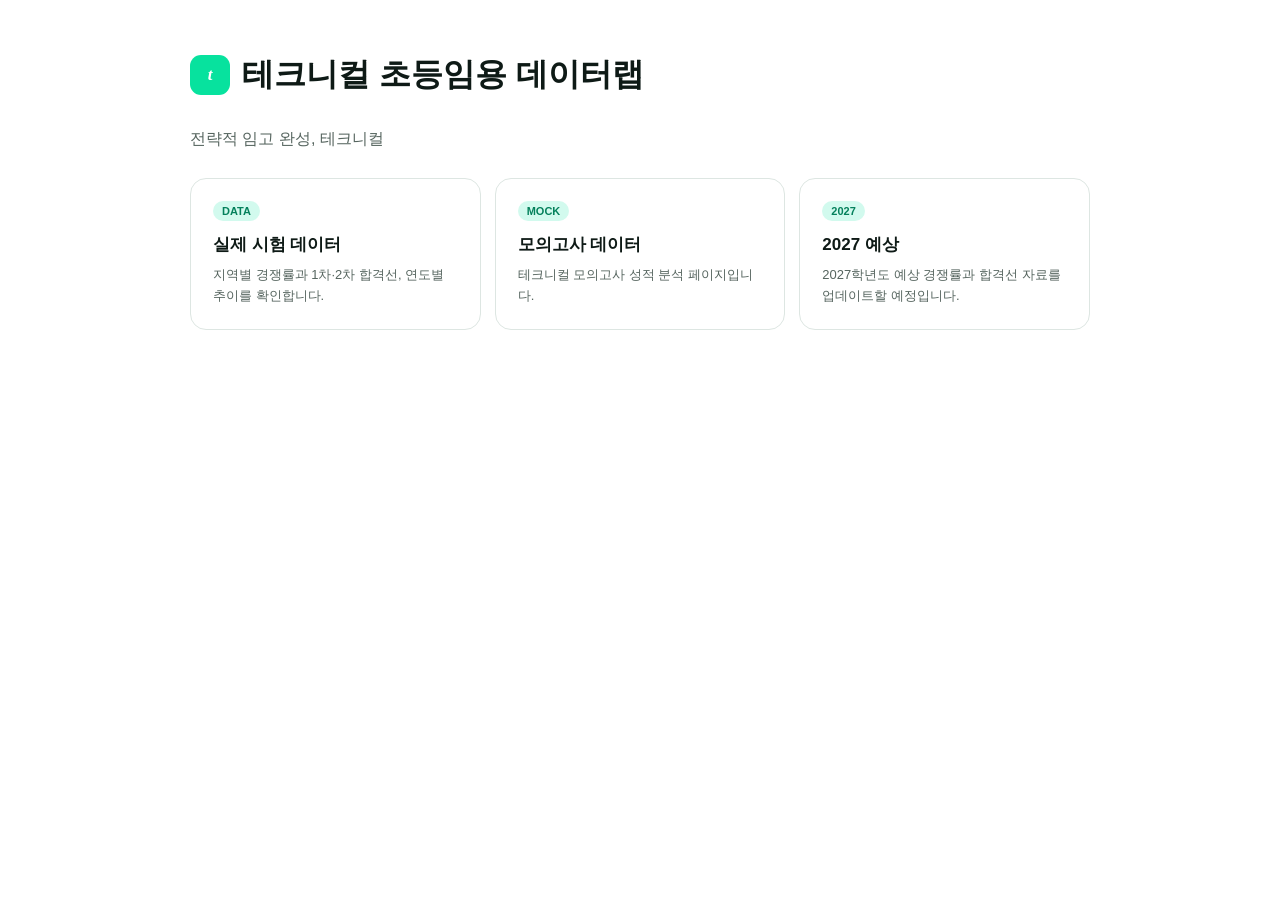
==== commit 9bc60ac3: "Update index.html" ====
--- a/index.html
+++ b/index.html
@@ -1,457 +1 @@
-<!doctype html><html><head><meta charset="utf-8">
-<meta name="viewport" content="width=device-width, initial-scale=1, viewport-fit=cover">
-<title>테크니컬 초등임용 데이터랩</title>
-<meta name="description" content="초등임용 실제 시험 경쟁률·합격선 데이터와 테크니컬 모의고사 성적 분석, 2027 예상 자료를 한 곳에서 확인합니다.">
-<meta name="theme-color" content="#07e29e">
-<meta name="mobile-web-app-capable" content="yes">
-<meta name="apple-mobile-web-app-capable" content="yes">
-<meta name="apple-mobile-web-app-status-bar-style" content="default">
-<meta name="apple-mobile-web-app-title" content="초등임용 데이터랩">
-<link rel="preconnect" href="https://fonts.googleapis.com">
-<link rel="preconnect" href="https://fonts.gstatic.com" crossorigin>
-<link rel="stylesheet" href="https://fonts.googleapis.com/css2?family=Nanum+Gothic:wght@400;700;800&family=Nanum+Gothic+Coding:wght@400;700&display=swap">
-<style>
-  :root{
-    color-scheme: light;
-    --ground:#ffffff; --surface:#ffffff; --surface-2:#fafcfb;
-    --ink:#0e1a16; --ink-2:#56655f; --ink-3:#869590;
-    --line:#dde6e2; --line-2:#c3d1cb;
-    --avg:#07e29e; --avg-soft:#07e29e2e; --avg-ink:#05815c;
-    --cut:#44526b; --cut-soft:#44526b1f;
-    --cut2:#b8503f; --cut2-soft:#b8503f1a;
-    --sans:"Nanum Gothic","Apple SD Gothic Neo","Malgun Gothic",-apple-system,sans-serif;
-    --mono:"Nanum Gothic Coding",ui-monospace,SFMono-Regular,Menlo,monospace;
-    padding-top: env(safe-area-inset-top,0px);
-    padding-bottom: env(safe-area-inset-bottom,0px);
-  }
-  *{box-sizing:border-box}
-  html,body{height:100%;max-width:100%;overflow-x:hidden}
-  body{
-    margin:0; background:var(--ground); color:var(--ink);
-    font-family:var(--sans); font-size:15px; line-height:1.6;
-    -webkit-font-smoothing:antialiased; word-break:keep-all; overflow-wrap:break-word;
-  }
-  h1,h2,h3{text-wrap:balance} p{text-wrap:pretty}
-  button,select{-webkit-tap-highlight-color:transparent; touch-action:manipulation; font:inherit}
-
-  .wrap{
-    max-width:1060px; margin:0 auto;
-    padding-left:max(20px, env(safe-area-inset-left));
-    padding-right:max(20px, env(safe-area-inset-right));
-    padding-block:32px calc(56px + env(safe-area-inset-bottom));
-    display:flex; flex-direction:column; gap:22px;
-  }
-
-  .brand{display:flex; align-items:center; gap:12px}
-  .logo{
-    display:grid; place-items:center; width:40px; height:40px; flex:none;
-    border-radius:11px; background:var(--avg); color:#fff;
-    font-family:Georgia,"Times New Roman",serif; font-weight:700; font-style:italic; font-size:17px;
-  }
-  h1{margin:0; font-size:min(26px,5.6vw); font-weight:800; letter-spacing:-0.02em; line-height:1.3}
-  .lede{margin:2px 0 0; max-width:60ch; color:var(--ink-2); font-size:14px}
-
-  nav.tabs{
-    display:grid; grid-template-columns:repeat(3,1fr); gap:8px;
-    position:sticky; top:0; z-index:5; background:var(--ground);
-    padding-block:6px 2px;
-  }
-  nav.tabs button{
-    border:1px solid var(--line-2); background:var(--surface);
-    color:var(--ink-2); border-radius:12px; padding:12px 6px;
-    font-weight:700; font-size:13.5px; cursor:pointer; text-align:center;
-    transition:background .12s,color .12s,border-color .12s;
-  }
-  nav.tabs button.is-on{background:var(--ink); color:#fff; border-color:var(--ink)}
-  @media (max-width:420px){ nav.tabs button{font-size:12px; padding:11px 4px} }
-
-  section.view{display:none}
-  section.view.is-on{display:flex; flex-direction:column; gap:18px}
-
-  .panel{
-    border:1px solid var(--line); border-radius:14px; padding:16px;
-    background:var(--surface); display:flex; flex-direction:column; gap:14px;
-  }
-  .panel-head h2{margin:0 0 4px; font-size:16px; font-weight:800}
-  .panel-head .note{margin:0; color:var(--ink-3); font-size:12.5px}
-
-  .seg{display:inline-flex; border:1px solid var(--line-2); border-radius:10px; padding:3px; gap:2px}
-  .seg button{
-    border:none; background:none; color:var(--ink-2); font-weight:700; font-size:13px;
-    padding:7px 12px; border-radius:7px; cursor:pointer;
-  }
-  .seg button.is-on{background:var(--ink); color:#fff}
-
-  .row-controls{display:flex; flex-wrap:wrap; align-items:center; gap:10px}
-  select.plain{
-    font-family:var(--sans); font-size:13.5px; color:var(--ink); background:var(--surface);
-    border:1px solid var(--line-2); border-radius:8px; padding:8px 28px 8px 10px;
-    appearance:none; -webkit-appearance:none;
-    background-image:linear-gradient(45deg,transparent 50%,var(--ink-3) 50%),
-                      linear-gradient(135deg,var(--ink-3) 50%,transparent 50%);
-    background-position:calc(100% - 15px) 50%, calc(100% - 10px) 50%;
-    background-size:5px 5px, 5px 5px; background-repeat:no-repeat;
-  }
-
-  .bars{list-style:none; margin:0; padding:0; display:flex; flex-direction:column; gap:8px}
-  .bars li{display:grid; grid-template-columns:52px 1fr 52px; align-items:center; gap:8px}
-  .bars .name{font-size:12.5px; color:var(--ink-2); font-weight:700; white-space:nowrap; overflow:hidden; text-overflow:ellipsis}
-  .bars .track{position:relative; height:20px; background:var(--surface-2); border-radius:6px; overflow:hidden}
-  .bars .fill{position:absolute; inset:0 auto 0 0; border-radius:6px; background:var(--avg)}
-  .bars li.is-me .fill{background:var(--cut2)}
-  .bars .val{font-family:var(--mono); font-size:12px; font-weight:700; color:var(--ink); text-align:right; font-variant-numeric:tabular-nums}
-
-  .trend-wrap{display:flex; flex-direction:column; gap:10px}
-  .trend-chart{width:100%; height:auto; display:block}
-  .trend-pts text{font-family:var(--mono); font-variant-numeric:tabular-nums}
-  .legend-inline{display:flex; gap:14px; margin:0; font-size:12px; color:var(--ink-3)}
-  .legend-inline span{display:inline-flex; align-items:center; gap:5px}
-  .legend-inline i{width:9px; height:9px; border-radius:3px; background:var(--avg); display:inline-block}
-  .legend-inline i.i-cut{background:var(--cut)}
-  .legend-inline i.i-cut2{background:var(--cut2)}
-
-  .empty-note{color:var(--ink-3); font-size:13px; padding:10px 2px}
-
-  .mock-frame-wrap{border-radius:14px; overflow:hidden; border:1px solid var(--line)}
-  iframe.mock-frame{width:100%; border:0; display:block; height:1400px; background:#faf9f5}
-
-  .notice{
-    display:flex; flex-direction:column; align-items:center; text-align:center; gap:16px;
-    padding:48px 22px; border:1px dashed var(--line-2); border-radius:16px; background:var(--surface-2);
-  }
-  .notice-icon{
-    display:grid; place-items:center; width:52px; height:52px; border-radius:50%;
-    background:var(--avg-soft); color:var(--avg-ink); flex:none;
-  }
-  .notice-icon svg{width:24px; height:24px}
-  .notice-title{margin:0; font-size:17px; font-weight:800; color:var(--ink); max-width:34ch}
-  .notice-sub{margin:0; font-size:13px; color:var(--ink-2); max-width:44ch; line-height:1.7}
-  .notice-badge{
-    font-family:var(--mono); font-size:11.5px; font-weight:700; letter-spacing:.04em;
-    color:var(--avg-ink); background:var(--avg-soft); border-radius:999px; padding:5px 12px;
-  }
-
-  .disclaimer{
-    font-size:12px; color:var(--ink-3); border-top:1px solid var(--line); padding-top:14px;
-  }
-</style>
-</head>
-<body>
-<div class="wrap">
-  <header>
-    <div class="brand">
-      <span class="logo" aria-hidden="true">t</span>
-      <h1>테크니컬 초등임용 데이터랩</h1>
-    </div>
-    <p class="lede">전략적 임고 완성, 테크니컬</p>
-  </header>
-
-  <nav class="tabs" role="tablist" aria-label="데이터 종류 선택">
-    <button type="button" data-tab="real" class="is-on" role="tab" aria-selected="true">실제 시험 데이터</button>
-    <button type="button" data-tab="mock" role="tab" aria-selected="false">모의고사 데이터</button>
-    <button type="button" data-tab="2027" role="tab" aria-selected="false">2027 예상</button>
-  </nav>
-
-  <!-- 실제 시험 데이터 -->
-  <section class="view is-on" id="view-real" aria-label="실제 시험 데이터">
-    <section class="panel">
-      <div class="panel-head">
-        <h2>지역별 비교</h2>
-        <p class="note" id="real-rank-note"></p>
-      </div>
-      <div class="row-controls">
-        <div class="seg" role="group" aria-label="지표 선택" id="metric-seg">
-          <button type="button" data-metric="rate" class="is-on">경쟁률</button>
-          <button type="button" data-metric="cut1">1차 합격선</button>
-          <button type="button" data-metric="cut2">2차 합격선</button>
-        </div>
-        <select class="plain" id="year-select" aria-label="연도 선택"></select>
-      </div>
-      <ol class="bars" id="real-bars"></ol>
-    </section>
-
-    <section class="panel">
-      <div class="panel-head">
-        <h2>지역별 추이 <span id="trend-metric-label"></span></h2>
-        <p class="note">선택한 지역의 최근 연도별 변화입니다.</p>
-      </div>
-      <div class="row-controls">
-        <select class="plain" id="region-select" aria-label="지역 선택"></select>
-      </div>
-      <div class="trend-wrap">
-        <svg class="trend-chart" id="trend-chart" viewBox="0 0 640 220" preserveAspectRatio="xMidYMid meet"></svg>
-        <p class="legend-inline">
-          <span><i></i> 선택 지역</span>
-          <span><i class="i-cut2"></i> 전국(총계)</span>
-        </p>
-      </div>
-    </section>
-
-    <p class="disclaimer">경쟁률은 2022~2026학년도, 합격선은 2025~2026학년도 자료를 기준으로 합니다. 지역제한 전형 등 일부 소규모 세부 전형은 표에서 제외했습니다.</p>
-  </section>
-
-  <!-- 모의고사 데이터 -->
-  <section class="view" id="view-mock" aria-label="모의고사 데이터">
-    <div class="mock-frame-wrap">
-      <iframe class="mock-frame" id="mock-frame" title="2027 초등임용 테크니컬 모의고사 성적 분석" loading="lazy"></iframe>
-    </div>
-  </section>
-
-  <!-- 2027 예상 -->
-  <section class="view" id="view-2027" aria-label="2027 예상">
-    <div class="notice">
-      <span class="notice-badge">COMING SOON</span>
-      <span class="notice-icon" aria-hidden="true">
-        <svg viewBox="0 0 24 24" fill="none" stroke="currentColor" stroke-width="2" stroke-linecap="round" stroke-linejoin="round">
-          <circle cx="12" cy="13" r="8"></circle>
-          <path d="M12 9v4l2.5 1.5"></path>
-          <path d="M9 2h6"></path>
-        </svg>
-      </span>
-      <p class="notice-title">2027학년도 예상 자료는 원서접수 주간 매일 20시에 공개돼요.</p>
-      <p class="notice-sub">모집정원이 확정되고 지원 인원 추이가 쌓이는 원서접수 기간에 맞춰, 지역별 예상 경쟁률과 합격선을 순차적으로 업데이트해 드립니다. 조금만 기다려 주세요.</p>
-    </div>
-  </section>
-</div>
-
-<script>
-  // ---- 실제 시험 데이터 ----
-  const REGIONS = ["서울","경기","인천","대전","세종","충북","충남","부산","대구","울산","경북","경남","광주","전북","전남","강원","제주","전국"];
-
-  const RATE = {
-    "서울":{2022:3.7,2023:4.75,2024:4.48,2025:2.61,2026:3.4},
-    "경기":{2022:2.02,2023:2.06,2024:2.41,2025:1.93,2026:2.34},
-    "인천":{2022:2.3,2023:2.2,2024:2.59,2025:1.93,2026:2.46},
-    "대전":{2022:4.1,2023:2.89,2024:6.33,2025:3.1,2026:4.39},
-    "세종":{2022:3.31,2023:3.67,2024:5.89,2025:2.72,2026:7.83},
-    "충북":{2022:1.88,2023:2.12,2024:2.03,2025:1.56,2026:2.29},
-    "충남":{2022:2.32,2023:2.08,2024:2.04,2025:1.98,2026:2.35},
-    "부산":{2022:2.14,2023:2.15,2024:2.29,2025:2.01,2026:2.29},
-    "대구":{2022:1.72,2023:2.78,2024:2.36,2025:1.69,2026:2.53},
-    "울산":{2022:2.15,2023:2.04,2024:2.13,2025:1.86,2026:2.49},
-    "경북":{2022:1.76,2023:1.97,2024:2.08,2025:1.81,2026:2.27},
-    "경남":{2022:2.03,2023:2.09,2024:2.02,2025:1.83,2026:2.36},
-    "광주":{2022:9.6,2023:7.4,2024:9.2,2025:3.98,2026:5.14},
-    "전북":{2022:2.25,2023:2.51,2024:2.24,2025:1.91,2026:2.09},
-    "전남":{2022:2.01,2023:1.89,2024:2.25,2025:1.94,2026:2.51},
-    "강원":{2022:2.84,2023:2.97,2024:4.03,2025:2.31,2026:2.22},
-    "제주":{2022:1.86,2023:1.92,2024:2.16,2025:1.88,2026:2.15},
-    "전국":{2022:2.2,2023:2.24,2024:2.45,2025:2.01,2026:2.48}
-  };
-
-  const CUT1 = {
-    "서울":{2025:91.8,2026:93.5}, "경기":{2025:77.5,2026:80.17}, "인천":{2025:74.7,2026:81.83},
-    "대구":{2025:75.3,2026:83}, "부산":{2025:69.5,2026:83}, "대전":{2025:81.3,2026:91.5},
-    "세종":{2025:86.5,2026:91.67}, "광주":{2025:98,2026:89.17}, "울산":{2025:72,2026:82.5},
-    "강원":{2025:71.8,2026:75}, "경북":{2025:76.5,2026:75.67}, "경남":{2025:78.3,2026:82.17},
-    "전북":{2025:72.5,2026:77.17}, "전남":{2025:66,2026:82}, "충북":{2025:89.5,2026:80.17},
-    "충남":{2025:84,2026:80}, "제주":{2025:75,2026:79.5}, "전국":{2025:78.83,2026:82.83}
-  };
-
-  const CUT2 = {
-    "서울":{2025:168.8,2026:166.73}, "경기":{2025:163.4,2026:162.03}, "인천":{2025:162.5,2026:163.4},
-    "대구":{2025:160.5,2026:157.9}, "부산":{2025:159.7,2026:164.13}, "대전":{2025:165.3,2026:167.77},
-    "세종":{2025:163.7,2026:165.93}, "광주":{2025:179.9,2026:166.9}, "울산":{2025:160.88,2026:162.04},
-    "강원":{2025:156.9,2026:158.14}, "경북":{2025:163,2026:155.94}, "경남":{2025:160.7,2026:162.7},
-    "전북":{2025:158.3,2026:163.4}, "전남":{2025:155.2,2026:158}, "충북":{2025:167.4,2026:162.06},
-    "충남":{2025:165.9,2026:158.67}, "제주":{2025:160.6,2026:162.41}, "전국":{2025:163.1,2026:162.24}
-  };
-
-  const METRICS = {
-    rate: { label:"경쟁률", data: RATE, years:[2022,2023,2024,2025,2026], unit:"", fmt:(v)=>v.toFixed(2), suffix:":1" },
-    cut1: { label:"1차 합격선", data: CUT1, years:[2025,2026], unit:"점", fmt:(v)=>v.toFixed(2), suffix:"점" },
-    cut2: { label:"2차 합격선", data: CUT2, years:[2025,2026], unit:"점", fmt:(v)=>v.toFixed(2), suffix:"점" }
-  };
-
-  const rState = { metric:"rate", year:2026, region:"서울" };
-
-  const el = {
-    metricSeg: document.getElementById("metric-seg"),
-    yearSelect: document.getElementById("year-select"),
-    regionSelect: document.getElementById("region-select"),
-    bars: document.getElementById("real-bars"),
-    rankNote: document.getElementById("real-rank-note"),
-    trendChart: document.getElementById("trend-chart"),
-    trendLabel: document.getElementById("trend-metric-label")
-  };
-
-  REGIONS.forEach((r) => {
-    const opt = document.createElement("option");
-    opt.value = r; opt.textContent = r;
-    el.regionSelect.appendChild(opt);
-  });
-  el.regionSelect.value = rState.region;
-
-  function fillYearSelect() {
-    const years = METRICS[rState.metric].years;
-    el.yearSelect.innerHTML = "";
-    years.slice().reverse().forEach((y) => {
-      const opt = document.createElement("option");
-      opt.value = y; opt.textContent = y + "학년도";
-      el.yearSelect.appendChild(opt);
-    });
-    if (!years.includes(rState.year)) rState.year = years[years.length - 1];
-    el.yearSelect.value = rState.year;
-  }
-
-  function renderBars() {
-    const m = METRICS[rState.metric];
-    const rows = REGIONS
-      .filter((r) => m.data[r] && m.data[r][rState.year] != null)
-      .map((r) => ({ r, v: m.data[r][rState.year] }))
-      .sort((a, b) => b.v - a.v);
-    const max = Math.max(...rows.map((x) => x.v), 0.0001);
-
-    el.rankNote.textContent = `${rState.year}학년도 ${m.label} · 지역 ${rows.length}곳`;
-    el.bars.innerHTML = "";
-    rows.forEach(({ r, v }) => {
-      const li = document.createElement("li");
-      if (r === "전국") li.classList.add("is-me");
-      const pct = Math.max(2, (v / max) * 100);
-      li.innerHTML =
-        `<span class="name">${r}</span>` +
-        `<span class="track"><span class="fill" style="width:${pct}%"></span></span>` +
-        `<span class="val">${m.fmt(v)}${m.suffix}</span>`;
-      el.bars.appendChild(li);
-    });
-  }
-
-  function renderTrend() {
-    const m = METRICS[rState.metric];
-    el.trendLabel.textContent = "(" + m.label + ")";
-    const years = m.years;
-    const regionVals = years.map((y) => (m.data[rState.region] || {})[y]);
-    const natVals = years.map((y) => (m.data["전국"] || {})[y]);
-    const svg = el.trendChart;
-    svg.innerHTML = "";
-
-    const have = regionVals.some((v) => v != null);
-    if (!have) {
-      svg.style.display = "none";
-      return;
-    }
-    svg.style.display = "block";
-
-    const all = regionVals.concat(natVals).filter((v) => v != null);
-    const vMax = Math.max(...all);
-    const vMin = Math.min(...all);
-    const pad = (vMax - vMin) * 0.15 || vMax * 0.1 || 1;
-    const top = vMax + pad, bottom = Math.max(0, vMin - pad);
-
-    const W = 640, H = 220, L = 40, R = 14, T = 16, B = 28;
-    const plotW = W - L - R, plotH = H - T - B;
-    const n = years.length;
-    const x = (i) => L + (n === 1 ? plotW / 2 : (plotW * i) / (n - 1));
-    const y = (v) => T + plotH - ((v - bottom) / (top - bottom || 1)) * plotH;
-
-    const ns = "http://www.w3.org/2000/svg";
-    function line(vals, color) {
-      const pts = vals.map((v, i) => (v == null ? null : [x(i), y(v)])).filter(Boolean);
-      if (pts.length < 1) return;
-      if (pts.length > 1) {
-        const path = document.createElementNS(ns, "path");
-        path.setAttribute("d", "M" + pts.map((p) => p.join(",")).join(" L"));
-        path.setAttribute("fill", "none");
-        path.setAttribute("stroke", color);
-        path.setAttribute("stroke-width", "2.5");
-        path.setAttribute("stroke-linejoin", "round");
-        path.setAttribute("stroke-linecap", "round");
-        svg.appendChild(path);
-      }
-      pts.forEach(([px, py]) => {
-        const c = document.createElementNS(ns, "circle");
-        c.setAttribute("cx", px); c.setAttribute("cy", py); c.setAttribute("r", "3.5");
-        c.setAttribute("fill", color);
-        svg.appendChild(c);
-      });
-    }
-
-    // axis baseline
-    const axis = document.createElementNS(ns, "line");
-    axis.setAttribute("x1", L); axis.setAttribute("x2", W - R);
-    axis.setAttribute("y1", H - B); axis.setAttribute("y2", H - B);
-    axis.setAttribute("stroke", "#dde6e2");
-    svg.appendChild(axis);
-
-    years.forEach((yr, i) => {
-      const t = document.createElementNS(ns, "text");
-      t.setAttribute("x", x(i)); t.setAttribute("y", H - 8);
-      t.setAttribute("text-anchor", "middle");
-      t.setAttribute("font-size", "11"); t.setAttribute("fill", "#869590");
-      t.textContent = yr;
-      svg.appendChild(t);
-    });
-
-    line(natVals, "#b8503f");
-    line(regionVals, "#07e29e");
-
-    regionVals.forEach((v, i) => {
-      if (v == null) return;
-      const t = document.createElementNS(ns, "text");
-      t.setAttribute("x", x(i)); t.setAttribute("y", y(v) - 9);
-      t.setAttribute("text-anchor", "middle"); t.setAttribute("class", "trend-pts");
-      t.setAttribute("font-size", "11"); t.setAttribute("fill", "#05815c"); t.setAttribute("font-weight", "700");
-      t.textContent = m.fmt(v);
-      svg.appendChild(t);
-    });
-  }
-
-  function renderReal() {
-    fillYearSelect();
-    renderBars();
-    renderTrend();
-  }
-
-  el.metricSeg.addEventListener("click", (e) => {
-    const b = e.target.closest("button[data-metric]");
-    if (!b) return;
-    rState.metric = b.dataset.metric;
-    [...el.metricSeg.children].forEach((c) => c.classList.toggle("is-on", c === b));
-    renderReal();
-  });
-  el.yearSelect.addEventListener("change", () => {
-    rState.year = Number(el.yearSelect.value);
-    renderBars();
-  });
-  el.regionSelect.addEventListener("change", () => {
-    rState.region = el.regionSelect.value;
-    renderTrend();
-  });
-
-  renderReal();
-
-  // ---- 탭 전환 ----
-  const tabs = document.querySelectorAll("nav.tabs button[data-tab]");
-  const views = {
-    real: document.getElementById("view-real"),
-    mock: document.getElementById("view-mock"),
-    "2027": document.getElementById("view-2027")
-  };
-  let mockLoaded = false;
-
-  function b64ToUtf8(b64) {
-    const binary = atob(b64);
-    const bytes = new Uint8Array(binary.length);
-    for (let i = 0; i < binary.length; i++) bytes[i] = binary.charCodeAt(i);
-    return new TextDecoder("utf-8").decode(bytes);
-  }
-
-  function loadMockIfNeeded() {
-    if (mockLoaded) return;
-    mockLoaded = true;
-    const iframe = document.getElementById("mock-frame");
-    iframe.srcdoc = b64ToUtf8(MOCK_HTML_B64);
-  }
-
-  tabs.forEach((btn) => {
-    btn.addEventListener("click", () => {
-      const key = btn.dataset.tab;
-      tabs.forEach((b) => { b.classList.toggle("is-on", b === btn); b.setAttribute("aria-selected", b === btn ? "true" : "false"); });
-      Object.entries(views).forEach(([k, v]) => v.classList.toggle("is-on", k === key));
-      if (key === "mock") loadMockIfNeeded();
-    });
-  });
-
-  const MOCK_HTML_B64 = "[base64]/[base64]/[base64]/[base64]/[base64]/[base64]/[base64]/[base64]/[base64]/[base64]/[base64]/[base64]/[base64]";
-</script>
-</body></html>
+<!doctype html><html lang="ko"><head><meta charset="utf-8"><meta name="viewport" content="width=device-width,initial-scale=1"><title>테크니컬 초등임용 데이터랩</title><meta name="description" content="초등임용 실제 시험, 모의고사, 2027 예상 데이터를 한 곳에서 확인합니다."><style>*{box-sizing:border-box}html,body{margin:0;min-height:100%;font-family:"Nanum Gothic","Apple SD Gothic Neo","Malgun Gothic",sans-serif;color:#0e1a16;background:#fff}body{padding:32px 20px}.home{max-width:900px;margin:0 auto}.brand{display:flex;align-items:center;gap:12px}.logo{display:grid;place-items:center;width:40px;height:40px;border-radius:11px;background:#07e29e;color:#fff;font-family:Georgia,serif;font-weight:700;font-style:italic;font-size:17px}.lede{color:#56655f;margin:10px 0 28px}.grid{display:grid;grid-template-columns:repeat(3,1fr);gap:14px}.card{display:block;text-decoration:none;color:inherit;border:1px solid #dde6e2;border-radius:16px;padding:22px;background:#fff;transition:.15s}.card:hover{border-color:#0e1a16;transform:translateY(-2px)}.card h2{font-size:17px;margin:0 0 8px}.card p{font-size:13px;color:#56655f;line-height:1.65;margin:0}.badge{display:inline-block;font-size:11px;font-weight:700;color:#05815c;background:#07e29e2e;border-radius:999px;padding:4px 9px;margin-bottom:12px}@media(max-width:700px){.grid{grid-template-columns:1fr}.card{padding:18px}}</style></head><body><main class="home"><header><div class="brand"><span class="logo">t</span><h1>테크니컬 초등임용 데이터랩</h1></div><p class="lede">전략적 임고 완성, 테크니컬</p></header><section class="grid"><a class="card" href="real.html"><span class="badge">DATA</span><h2>실제 시험 데이터</h2><p>지역별 경쟁률과 1차·2차 합격선, 연도별 추이를 확인합니다.</p></a><a class="card" href="mock.html"><span class="badge">MOCK</span><h2>모의고사 데이터</h2><p>테크니컬 모의고사 성적 분석 페이지입니다.</p></a><a class="card" href="expected-2027.html"><span class="badge">2027</span><h2>2027 예상</h2><p>2027학년도 예상 경쟁률과 합격선 자료를 업데이트할 예정입니다.</p></a></section></main></body></html>
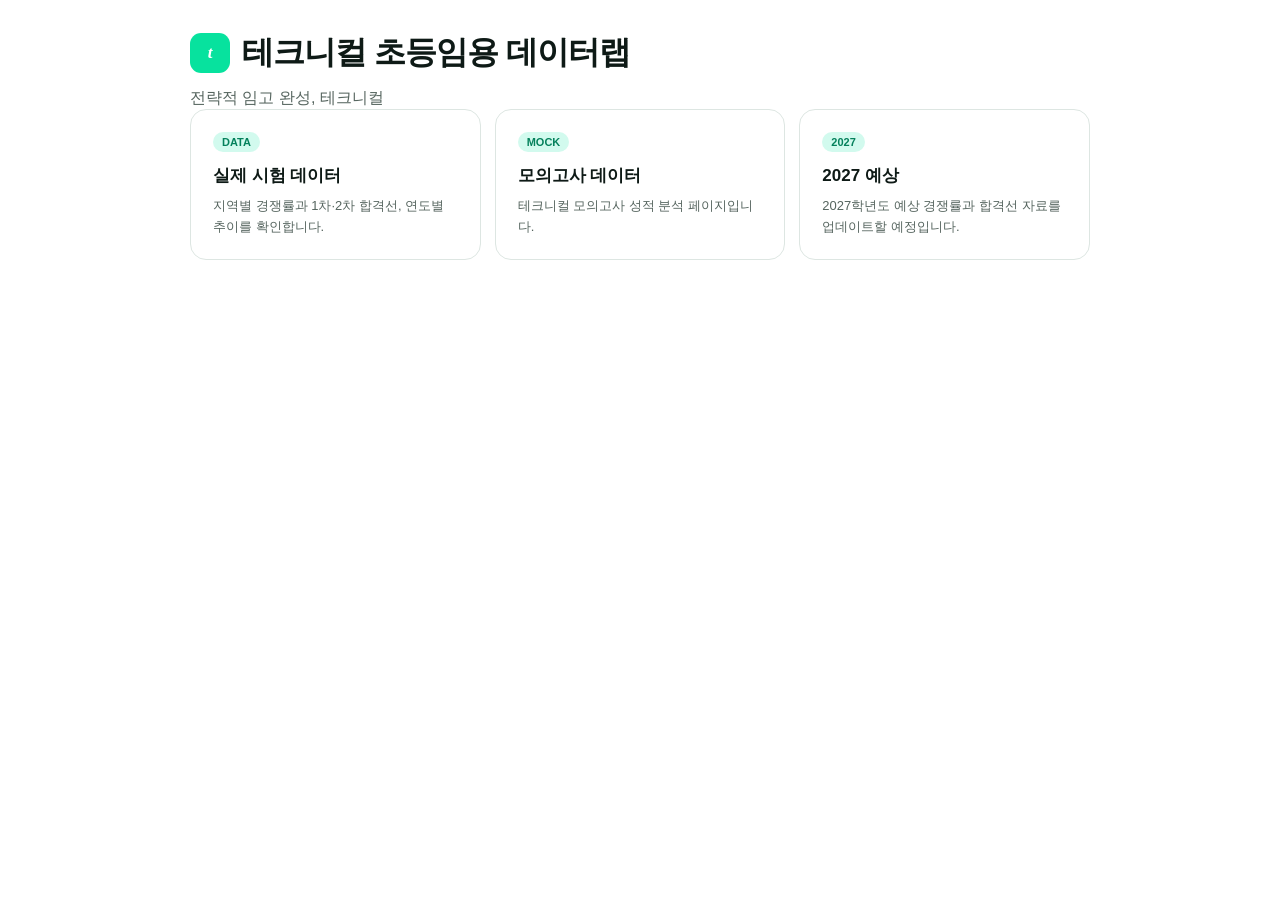
==== commit 152da064: "Update index.html" ====
--- a/index.html
+++ b/index.html
@@ -1 +1 @@
-<!doctype html><html lang="ko"><head><meta charset="utf-8"><meta name="viewport" content="width=device-width,initial-scale=1"><title>테크니컬 초등임용 데이터랩</title><meta name="description" content="초등임용 실제 시험, 모의고사, 2027 예상 데이터를 한 곳에서 확인합니다."><style>*{box-sizing:border-box}html,body{margin:0;min-height:100%;font-family:"Nanum Gothic","Apple SD Gothic Neo","Malgun Gothic",sans-serif;color:#0e1a16;background:#fff}body{padding:32px 20px}.home{max-width:900px;margin:0 auto}.brand{display:flex;align-items:center;gap:12px}.logo{display:grid;place-items:center;width:40px;height:40px;border-radius:11px;background:#07e29e;color:#fff;font-family:Georgia,serif;font-weight:700;font-style:italic;font-size:17px}.lede{color:#56655f;margin:10px 0 28px}.grid{display:grid;grid-template-columns:repeat(3,1fr);gap:14px}.card{display:block;text-decoration:none;color:inherit;border:1px solid #dde6e2;border-radius:16px;padding:22px;background:#fff;transition:.15s}.card:hover{border-color:#0e1a16;transform:translateY(-2px)}.card h2{font-size:17px;margin:0 0 8px}.card p{font-size:13px;color:#56655f;line-height:1.65;margin:0}.badge{display:inline-block;font-size:11px;font-weight:700;color:#05815c;background:#07e29e2e;border-radius:999px;padding:4px 9px;margin-bottom:12px}@media(max-width:700px){.grid{grid-template-columns:1fr}.card{padding:18px}}</style></head><body><main class="home"><header><div class="brand"><span class="logo">t</span><h1>테크니컬 초등임용 데이터랩</h1></div><p class="lede">전략적 임고 완성, 테크니컬</p></header><section class="grid"><a class="card" href="real.html"><span class="badge">DATA</span><h2>실제 시험 데이터</h2><p>지역별 경쟁률과 1차·2차 합격선, 연도별 추이를 확인합니다.</p></a><a class="card" href="mock.html"><span class="badge">MOCK</span><h2>모의고사 데이터</h2><p>테크니컬 모의고사 성적 분석 페이지입니다.</p></a><a class="card" href="expected-2027.html"><span class="badge">2027</span><h2>2027 예상</h2><p>2027학년도 예상 경쟁률과 합격선 자료를 업데이트할 예정입니다.</p></a></section></main></body></html>
+<!doctype html><html lang="ko"><head><meta charset="utf-8"><meta name="viewport" content="width=device-width,initial-scale=1"><title>테크니컬 초등임용 데이터랩</title><meta name="description" content="초등임용 실제 시험, 모의고사, 2027 예상 데이터를 한 곳에서 확인합니다."><style>*{box-sizing:border-box}html,body{margin:0;min-height:100%;font-family:"Nanum Gothic","Apple SD Gothic Neo","Malgun Gothic",sans-serif;color:#0e1a16;background:#fff}body{padding:32px 20px}.home{max-width:900px;margin:0 auto}.brand{display:flex;align-items:center;gap:12px}.logo{display:grid;place-items:center;width:40px;height:40px;border-radius:11px;background:#07e29e;color:#fff;font-family:Georgia,serif;font-weight:700;font-style:italic;font-size:17px}.lede{color:#56655f;margin:14px 0 0}h1{margin:0;font-size:min(32px,6vw);font-weight:700;letter-spacing:-.03em;line-height:1.3}.home .promo{margin-bottom:26px}.grid{display:grid;grid-template-columns:repeat(3,1fr);gap:14px}.card{display:block;text-decoration:none;color:inherit;border:1px solid #dde6e2;border-radius:16px;padding:22px;background:#fff;transition:.15s}.card:hover{border-color:#0e1a16;transform:translateY(-2px)}.card h2{font-size:17px;margin:0 0 8px}.card p{font-size:13px;color:#56655f;line-height:1.65;margin:0}.badge{display:inline-block;font-size:11px;font-weight:700;color:#05815c;background:#07e29e2e;border-radius:999px;padding:4px 9px;margin-bottom:12px}@media(max-width:700px){.grid{grid-template-columns:1fr}.card{padding:18px}}</style></head><body><main class="home"><header><div class="brand"><span class="logo">t</span><h1 data-fx-title>테크니컬 초등임용 데이터랩</h1></div><p class="lede">전략적 임고 완성, 테크니컬</p></header><section class="grid"><a class="card" href="real.html"><span class="badge">DATA</span><h2>실제 시험 데이터</h2><p>지역별 경쟁률과 1차·2차 합격선, 연도별 추이를 확인합니다.</p></a><a class="card" href="mock.html"><span class="badge">MOCK</span><h2>모의고사 데이터</h2><p>테크니컬 모의고사 성적 분석 페이지입니다.</p></a><a class="card" href="expected-2027.html"><span class="badge">2027</span><h2>2027 예상</h2><p>2027학년도 예상 경쟁률과 합격선 자료를 업데이트할 예정입니다.</p></a></section></main><script src="hitnote.js"></script></body></html>
